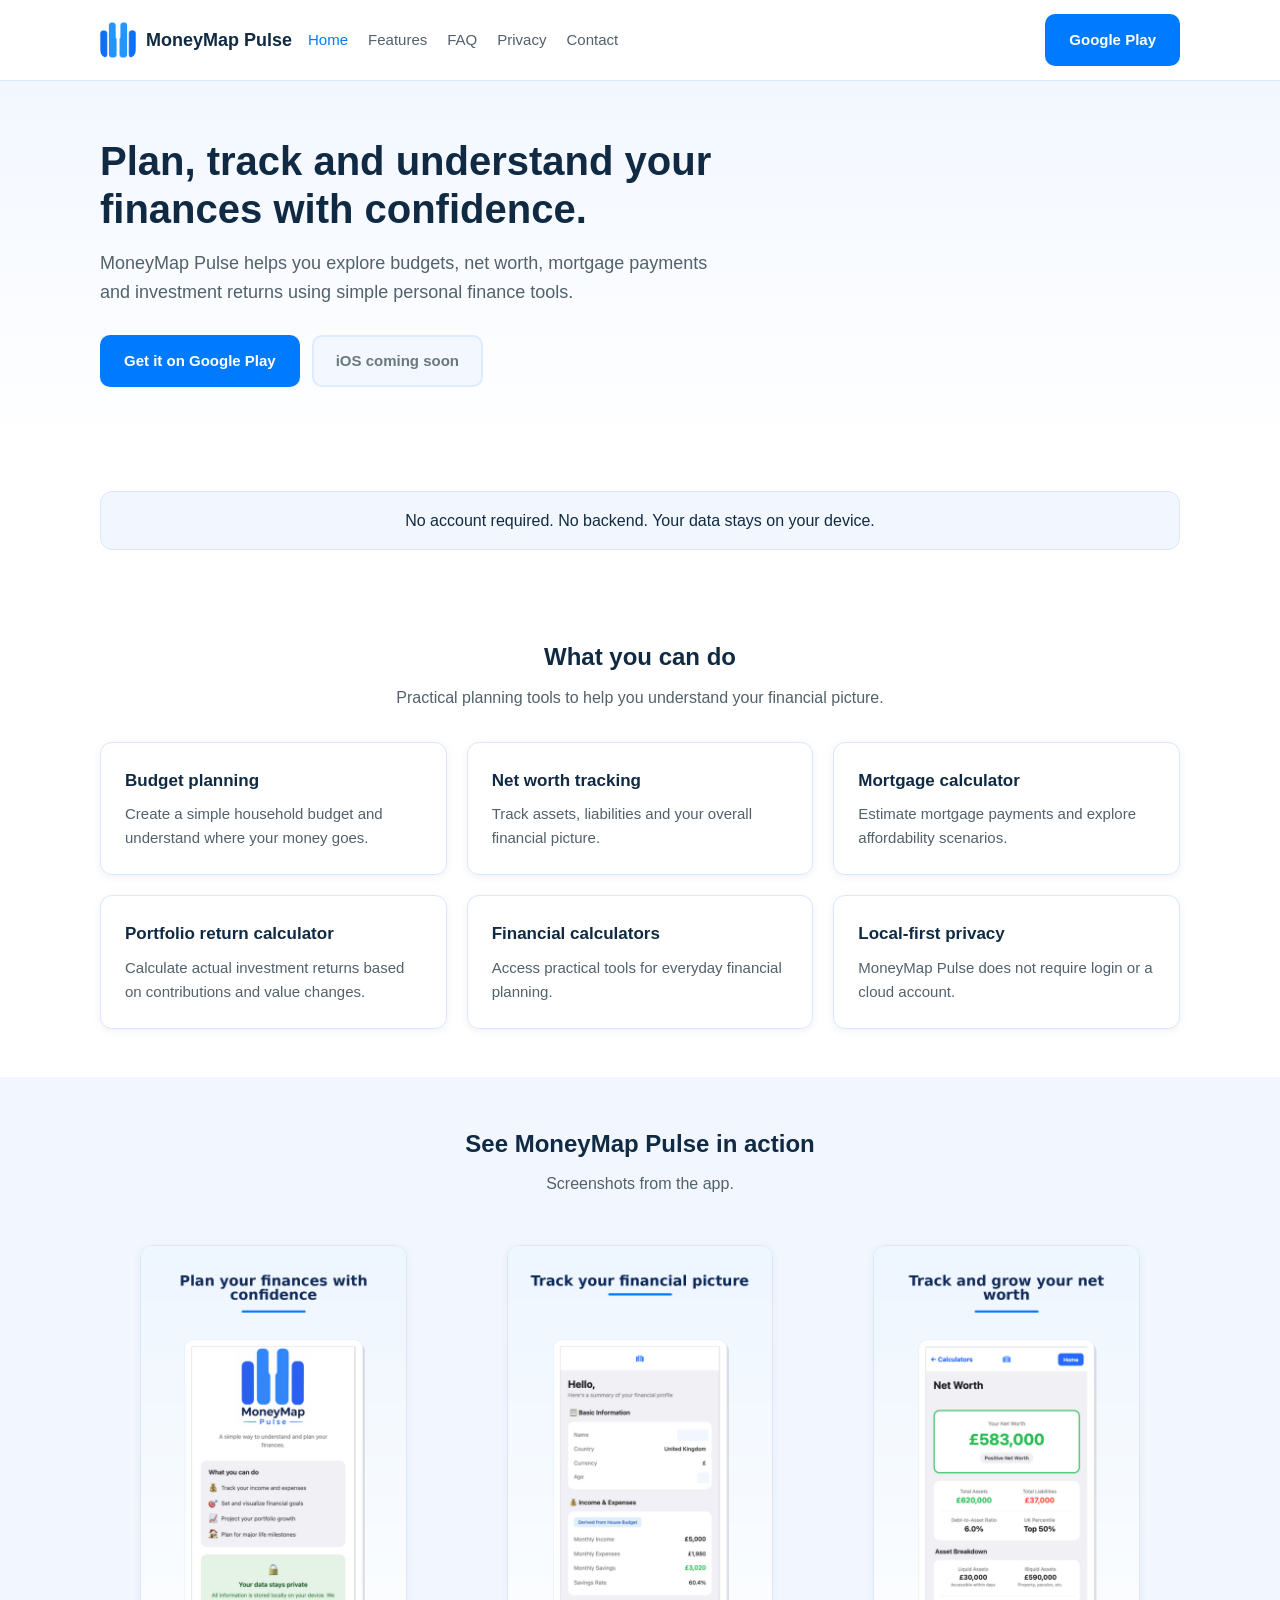
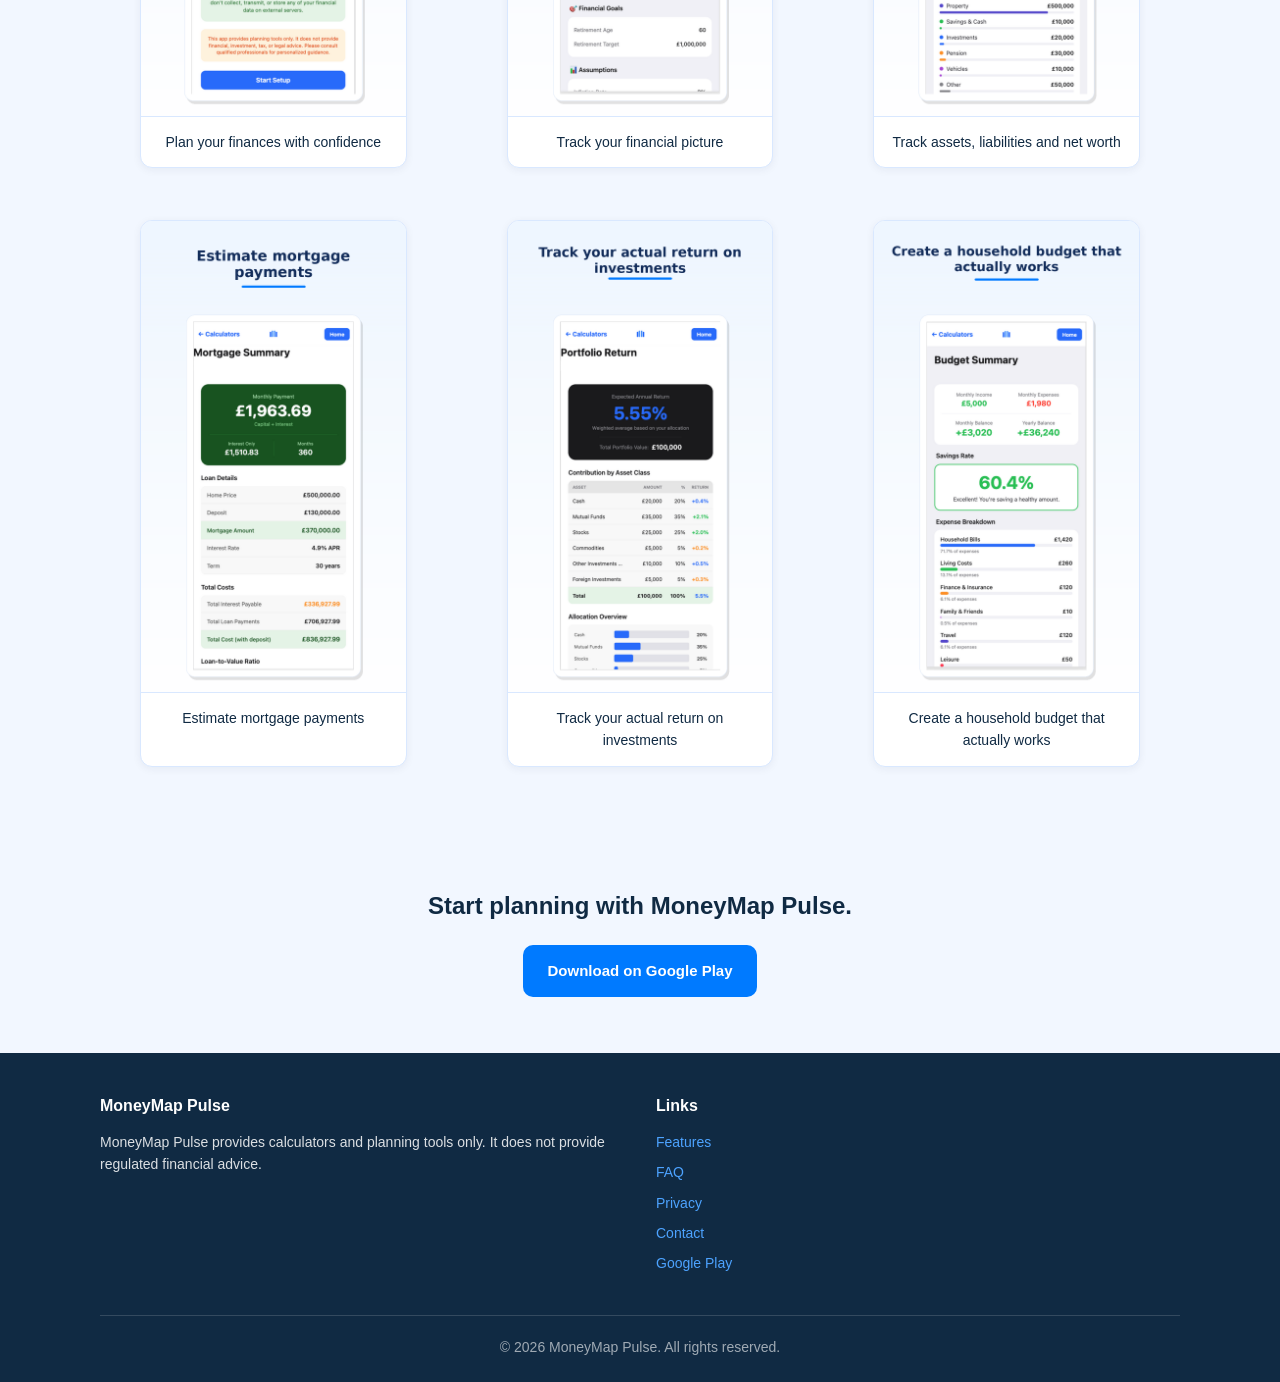
==== index.html @ 59621ee7 "Remove calculators screenshot from homepage grid. Keep the asset in the repo for future use while sh" ====
<!DOCTYPE html>
<html lang="en">
<head>
  <meta charset="utf-8">
  <meta name="viewport" content="width=device-width, initial-scale=1">
  <title>MoneyMap Pulse | Personal Finance Planner</title>
  <meta name="description" content="MoneyMap Pulse is a personal finance planner with budget, net worth, mortgage and investment return calculators.">
  <meta property="og:title" content="MoneyMap Pulse | Personal Finance Planner">
  <meta property="og:description" content="MoneyMap Pulse is a personal finance planner with budget, net worth, mortgage and investment return calculators.">
  <meta property="og:type" content="website">
  <meta property="og:url" content="https://moneymappulse.co.uk/">
  <link rel="canonical" href="https://moneymappulse.co.uk/">
  <link rel="stylesheet" href="css/styles.css">
  <link rel="icon" href="assets/logo/moneymap-pulse-icon.png" type="image/png">
</head>
<body>
  <div class="page-wrap">
    <a href="#main" class="skip-link">Skip to main content</a>

    <header class="site-header">
      <div class="container">
        <a href="index.html" class="brand" aria-label="MoneyMap Pulse home">
          <img src="assets/logo/moneymap-pulse-icon.png" alt="" width="36" height="36">
          <span>MoneyMap Pulse</span>
        </a>
        <nav class="nav" aria-label="Main navigation">
          <a href="index.html" aria-current="page">Home</a>
          <a href="features.html">Features</a>
          <a href="faq.html">FAQ</a>
          <a href="privacy.html">Privacy</a>
          <a href="contact.html">Contact</a>
        </nav>
        <div class="header-cta">
          <a href="https://play.google.com/store/apps/details?id=com.jimilpatel.jpfinancelab" class="button button-primary" rel="noopener noreferrer">Google Play</a>
        </div>
      </div>
    </header>

    <main id="main">
      <section class="hero">
        <div class="container">
          <div class="hero-content">
            <h1>Plan, track and understand your finances with confidence.</h1>
            <p class="lead">MoneyMap Pulse helps you explore budgets, net worth, mortgage payments and investment returns using simple personal finance tools.</p>
            <div class="hero-actions">
              <a href="https://play.google.com/store/apps/details?id=com.jimilpatel.jpfinancelab" class="button button-primary" rel="noopener noreferrer">Get it on Google Play</a>
              <span class="button button-disabled" aria-disabled="true">iOS coming soon</span>
            </div>
          </div>
        </div>
      </section>

      <div class="container">
        <div class="trust-banner">
          <p>No account required. No backend. Your data stays on your device.</p>
        </div>
      </div>

      <section class="section" aria-labelledby="features-heading">
        <div class="container">
          <h2 id="features-heading">What you can do</h2>
          <p class="section-intro">Practical planning tools to help you understand your financial picture.</p>
          <div class="feature-grid">
            <article class="feature-card">
              <h3>Budget planning</h3>
              <p>Create a simple household budget and understand where your money goes.</p>
            </article>
            <article class="feature-card">
              <h3>Net worth tracking</h3>
              <p>Track assets, liabilities and your overall financial picture.</p>
            </article>
            <article class="feature-card">
              <h3>Mortgage calculator</h3>
              <p>Estimate mortgage payments and explore affordability scenarios.</p>
            </article>
            <article class="feature-card">
              <h3>Portfolio return calculator</h3>
              <p>Calculate actual investment returns based on contributions and value changes.</p>
            </article>
            <article class="feature-card">
              <h3>Financial calculators</h3>
              <p>Access practical tools for everyday financial planning.</p>
            </article>
            <article class="feature-card">
              <h3>Local-first privacy</h3>
              <p>MoneyMap Pulse does not require login or a cloud account.</p>
            </article>
          </div>
        </div>
      </section>

      <section class="section section-alt" aria-labelledby="screenshots-heading">
        <div class="container">
          <h2 id="screenshots-heading">See MoneyMap Pulse in action</h2>
          <p class="section-intro">Screenshots from the app.</p>
          <div class="screenshot-grid">
            <figure class="screenshot-card">
              <img src="assets/screenshots/MoneyMapPulse_Screenshot_PlanFinances_1080x1920.png" alt="Plan your finances screen in MoneyMap Pulse" width="1080" height="1920" loading="lazy">
              <figcaption class="screenshot-caption">Plan your finances with confidence</figcaption>
            </figure>
            <figure class="screenshot-card">
              <img src="assets/screenshots/MoneyMapPulse_Screenshot_FinancialPicture_1080x1920.png" alt="Financial picture overview in MoneyMap Pulse" width="1080" height="1920" loading="lazy">
              <figcaption class="screenshot-caption">Track your financial picture</figcaption>
            </figure>
            <figure class="screenshot-card">
              <img src="assets/screenshots/MoneyMapPulse_Screenshot_NetWorth_1080x1920.png" alt="Net worth tracking screen in MoneyMap Pulse" width="1080" height="1920" loading="lazy">
              <figcaption class="screenshot-caption">Track assets, liabilities and net worth</figcaption>
            </figure>
            <figure class="screenshot-card">
              <img src="assets/screenshots/MoneyMapPulse_Screenshot_Mortgage_1080x1920.png" alt="Mortgage payment calculator in MoneyMap Pulse" width="1080" height="1920" loading="lazy">
              <figcaption class="screenshot-caption">Estimate mortgage payments</figcaption>
            </figure>
            <figure class="screenshot-card">
              <img src="assets/screenshots/MoneyMapPulse_Screenshot_PortfolioReturn_1080x1920.png" alt="Portfolio return calculator in MoneyMap Pulse" width="1080" height="1920" loading="lazy">
              <figcaption class="screenshot-caption">Track your actual return on investments</figcaption>
            </figure>
            <figure class="screenshot-card">
              <img src="assets/screenshots/MoneyMapPulse_Screenshot_Budget_1080x1920.png" alt="Household budget planner in MoneyMap Pulse" width="1080" height="1920" loading="lazy">
              <figcaption class="screenshot-caption">Create a household budget that actually works</figcaption>
            </figure>
          </div>
        </div>
      </section>

      <section class="cta-section" aria-labelledby="cta-heading">
        <div class="container">
          <h2 id="cta-heading">Start planning with MoneyMap Pulse.</h2>
          <a href="https://play.google.com/store/apps/details?id=com.jimilpatel.jpfinancelab" class="button button-primary" rel="noopener noreferrer">Download on Google Play</a>
        </div>
      </section>
    </main>

    <footer class="site-footer">
      <div class="container">
        <div class="footer-grid">
          <div>
            <h3>MoneyMap Pulse</h3>
            <p>MoneyMap Pulse provides calculators and planning tools only. It does not provide regulated financial advice.</p>
          </div>
          <div>
            <h3>Links</h3>
            <ul class="footer-links">
              <li><a href="features.html">Features</a></li>
              <li><a href="faq.html">FAQ</a></li>
              <li><a href="privacy.html">Privacy</a></li>
              <li><a href="contact.html">Contact</a></li>
              <li><a href="https://play.google.com/store/apps/details?id=com.jimilpatel.jpfinancelab" rel="noopener noreferrer">Google Play</a></li>
            </ul>
          </div>
        </div>
        <div class="footer-bottom">
          <p>&copy; <span id="current-year">2026</span> MoneyMap Pulse. All rights reserved.</p>
        </div>
      </div>
    </footer>
  </div>
  <script src="js/main.js"></script>
</body>
</html>
---- css/styles.css ----
/* MoneyMap Pulse — static marketing site */

:root {
  --primary: #007AFF;
  --primary-light: #4DA3FF;
  --bg-light: #F2F7FF;
  --white: #FFFFFF;
  --text-dark: #102A43;
  --text-secondary: #52616B;
  --border: #D9E8FF;
  --success: #1E9E5A;
  --max-width: 1120px;
  --radius: 12px;
  --shadow: 0 2px 8px rgba(16, 42, 67, 0.06);
}

*,
*::before,
*::after {
  box-sizing: border-box;
}

html {
  scroll-behavior: smooth;
}

body {
  margin: 0;
  font-family: -apple-system, BlinkMacSystemFont, "Segoe UI", Roboto, Arial, sans-serif;
  font-size: 16px;
  line-height: 1.6;
  color: var(--text-dark);
  background: var(--white);
}

img {
  max-width: 100%;
  height: auto;
  display: block;
}

a {
  color: var(--primary);
  text-decoration: none;
}

a:hover {
  text-decoration: underline;
}

a:focus-visible,
button:focus-visible {
  outline: 2px solid var(--primary);
  outline-offset: 2px;
}

.skip-link {
  position: absolute;
  left: -9999px;
  top: 0;
  padding: 8px 16px;
  background: var(--primary);
  color: var(--white);
  z-index: 1000;
}

.skip-link:focus {
  left: 16px;
  top: 16px;
}

.container {
  width: 100%;
  max-width: var(--max-width);
  margin: 0 auto;
  padding: 0 20px;
}

/* Header */
.site-header {
  background: var(--white);
  border-bottom: 1px solid var(--border);
  position: sticky;
  top: 0;
  z-index: 100;
}

.site-header .container {
  display: flex;
  flex-wrap: wrap;
  align-items: center;
  justify-content: space-between;
  gap: 16px;
  padding-top: 14px;
  padding-bottom: 14px;
}

.brand {
  display: flex;
  align-items: center;
  gap: 10px;
  font-weight: 700;
  font-size: 1.125rem;
  color: var(--text-dark);
  text-decoration: none;
}

.brand:hover {
  text-decoration: none;
  color: var(--primary);
}

.brand img {
  width: 36px;
  height: 36px;
  border-radius: 8px;
}

.nav {
  display: flex;
  flex-wrap: wrap;
  align-items: center;
  gap: 8px 20px;
}

.nav a {
  color: var(--text-secondary);
  font-size: 0.9375rem;
  font-weight: 500;
  padding: 6px 0;
}

.nav a:hover,
.nav a[aria-current="page"] {
  color: var(--primary);
  text-decoration: none;
}

.header-cta {
  margin-left: auto;
}

/* Buttons */
.button {
  display: inline-flex;
  align-items: center;
  justify-content: center;
  gap: 8px;
  padding: 12px 22px;
  border-radius: 10px;
  font-size: 0.9375rem;
  font-weight: 600;
  text-decoration: none;
  border: 2px solid transparent;
  cursor: pointer;
  transition: background 0.15s, border-color 0.15s, color 0.15s;
}

.button:hover {
  text-decoration: none;
}

.button-primary {
  background: var(--primary);
  color: var(--white);
}

.button-primary:hover {
  background: #0066d6;
  color: var(--white);
}

.button-secondary {
  background: var(--white);
  color: var(--text-secondary);
  border-color: var(--border);
}

.button-secondary:hover {
  border-color: var(--primary-light);
  color: var(--primary);
}

.button-disabled {
  background: var(--bg-light);
  color: var(--text-secondary);
  border-color: var(--border);
  cursor: default;
  opacity: 0.85;
}

.button-disabled:hover {
  text-decoration: none;
  color: var(--text-secondary);
}

/* Hero */
.hero {
  background: linear-gradient(180deg, var(--bg-light) 0%, var(--white) 100%);
  padding: 56px 0 64px;
}

.hero-content {
  max-width: 640px;
}

.hero h1 {
  font-size: clamp(1.75rem, 4vw, 2.5rem);
  line-height: 1.2;
  margin: 0 0 16px;
  color: var(--text-dark);
}

.hero .lead {
  font-size: 1.125rem;
  color: var(--text-secondary);
  margin: 0 0 28px;
}

.hero-actions {
  display: flex;
  flex-wrap: wrap;
  gap: 12px;
}

/* Trust banner */
.trust-banner {
  background: var(--bg-light);
  border: 1px solid var(--border);
  border-radius: var(--radius);
  padding: 16px 20px;
  text-align: center;
  margin: 40px 0;
}

.trust-banner p {
  margin: 0;
  font-weight: 500;
  color: var(--text-dark);
}

/* Sections */
.section {
  padding: 48px 0;
}

.section-alt {
  background: var(--bg-light);
}

.section h2 {
  font-size: 1.5rem;
  margin: 0 0 8px;
  text-align: center;
}

.section .section-intro {
  text-align: center;
  color: var(--text-secondary);
  max-width: 560px;
  margin: 0 auto 32px;
}

/* Feature grid */
.feature-grid {
  display: grid;
  grid-template-columns: repeat(auto-fill, minmax(280px, 1fr));
  gap: 20px;
}

.feature-card {
  background: var(--white);
  border: 1px solid var(--border);
  border-radius: var(--radius);
  padding: 24px;
  box-shadow: var(--shadow);
}

.feature-card h3 {
  margin: 0 0 8px;
  font-size: 1.0625rem;
  color: var(--text-dark);
}

.feature-card p {
  margin: 0;
  font-size: 0.9375rem;
  color: var(--text-secondary);
}

/* Screenshot grid */
.screenshot-grid {
  display: grid;
  grid-template-columns: repeat(auto-fill, minmax(260px, 1fr));
  gap: 20px;
}

.screenshot-card {
  background: var(--white);
  border: 1px solid var(--border);
  border-radius: var(--radius);
  overflow: hidden;
  box-shadow: var(--shadow);
}

.screenshot-card .screenshot-placeholder {
  aspect-ratio: 9 / 16;
  max-height: 320px;
  background: linear-gradient(145deg, var(--bg-light) 0%, var(--border) 100%);
  display: flex;
  align-items: center;
  justify-content: center;
  padding: 20px;
}

.screenshot-card img {
  width: 100%;
  aspect-ratio: 9 / 16;
  object-fit: cover;
  background: var(--bg-light);
}

.screenshot-card .screenshot-caption {
  padding: 14px 16px;
  font-size: 0.875rem;
  font-weight: 500;
  color: var(--text-dark);
  text-align: center;
  margin: 0;
  border-top: 1px solid var(--border);
}

/* Page header (inner pages) */
.page-header {
  background: var(--bg-light);
  padding: 40px 0 36px;
  border-bottom: 1px solid var(--border);
}

.page-header h1 {
  margin: 0 0 8px;
  font-size: clamp(1.5rem, 3vw, 2rem);
}

.page-header .lead {
  margin: 0;
  color: var(--text-secondary);
  font-size: 1.0625rem;
  max-width: 640px;
}

/* Content sections */
.content-section {
  padding: 32px 0;
  border-bottom: 1px solid var(--border);
}

.content-section:last-child {
  border-bottom: none;
}

.content-section h2 {
  font-size: 1.25rem;
  margin: 0 0 12px;
  color: var(--text-dark);
}

.content-section p {
  margin: 0 0 12px;
  color: var(--text-secondary);
}

.content-section p:last-child {
  margin-bottom: 0;
}

.content-section ul {
  margin: 0;
  padding-left: 1.25rem;
  color: var(--text-secondary);
}

/* Callout */
.callout {
  background: var(--bg-light);
  border: 1px solid var(--border);
  border-left: 4px solid var(--primary);
  border-radius: var(--radius);
  padding: 20px 24px;
  margin: 32px 0;
}

.callout p {
  margin: 0;
  color: var(--text-dark);
  font-size: 0.9375rem;
}

/* FAQ */
.faq-list {
  max-width: 720px;
  margin: 0 auto;
}

.faq-item {
  border: 1px solid var(--border);
  border-radius: var(--radius);
  margin-bottom: 12px;
  overflow: hidden;
  background: var(--white);
}

.faq-item summary {
  padding: 16px 20px;
  font-weight: 600;
  cursor: pointer;
  color: var(--text-dark);
  list-style: none;
}

.faq-item summary::-webkit-details-marker {
  display: none;
}

.faq-item summary::after {
  content: "+";
  float: right;
  color: var(--primary);
  font-weight: 700;
}

.faq-item[open] summary::after {
  content: "−";
}

.faq-item .faq-answer {
  padding: 0 20px 16px;
  color: var(--text-secondary);
  font-size: 0.9375rem;
}

/* CTA block */
.cta-section {
  text-align: center;
  padding: 56px 0;
  background: var(--bg-light);
}

.cta-section h2 {
  margin: 0 0 20px;
  font-size: 1.5rem;
}

/* Contact */
.contact-email {
  font-size: 1.125rem;
  font-weight: 600;
}

.contact-list {
  list-style: none;
  padding: 0;
  margin: 24px 0;
}

.contact-list li {
  margin-bottom: 12px;
  color: var(--text-secondary);
}

/* Footer */
.site-footer {
  background: var(--text-dark);
  color: rgba(255, 255, 255, 0.85);
  padding: 40px 0 24px;
  margin-top: auto;
}

.site-footer a {
  color: var(--primary-light);
}

.site-footer a:hover {
  color: var(--white);
}

.footer-grid {
  display: grid;
  grid-template-columns: repeat(auto-fit, minmax(200px, 1fr));
  gap: 32px;
  margin-bottom: 32px;
}

.site-footer h3 {
  font-size: 1rem;
  margin: 0 0 12px;
  color: var(--white);
}

.site-footer p,
.site-footer li {
  font-size: 0.875rem;
  line-height: 1.6;
  margin: 0 0 8px;
}

.footer-links {
  list-style: none;
  padding: 0;
  margin: 0;
}

.footer-links li {
  margin-bottom: 8px;
}

.footer-bottom {
  border-top: 1px solid rgba(255, 255, 255, 0.15);
  padding-top: 20px;
  font-size: 0.8125rem;
  color: rgba(255, 255, 255, 0.6);
  text-align: center;
}

.footer-bottom p {
  margin: 0;
}

/* Layout wrapper */
.page-wrap {
  min-height: 100vh;
  display: flex;
  flex-direction: column;
}

main {
  flex: 1;
}

/* Mobile nav */
@media (max-width: 768px) {
  .site-header .container {
    flex-direction: column;
    align-items: stretch;
  }

  .nav {
    flex-direction: column;
    align-items: stretch;
    width: 100%;
  }

  .nav a {
    padding: 10px 0;
    border-bottom: 1px solid var(--border);
  }

  .header-cta {
    margin-left: 0;
    width: 100%;
  }

  .header-cta .button {
    width: 100%;
  }

  .hero {
    padding: 40px 0 48px;
  }

  .hero-actions {
    flex-direction: column;
  }

  .hero-actions .button {
    width: 100%;
  }
}
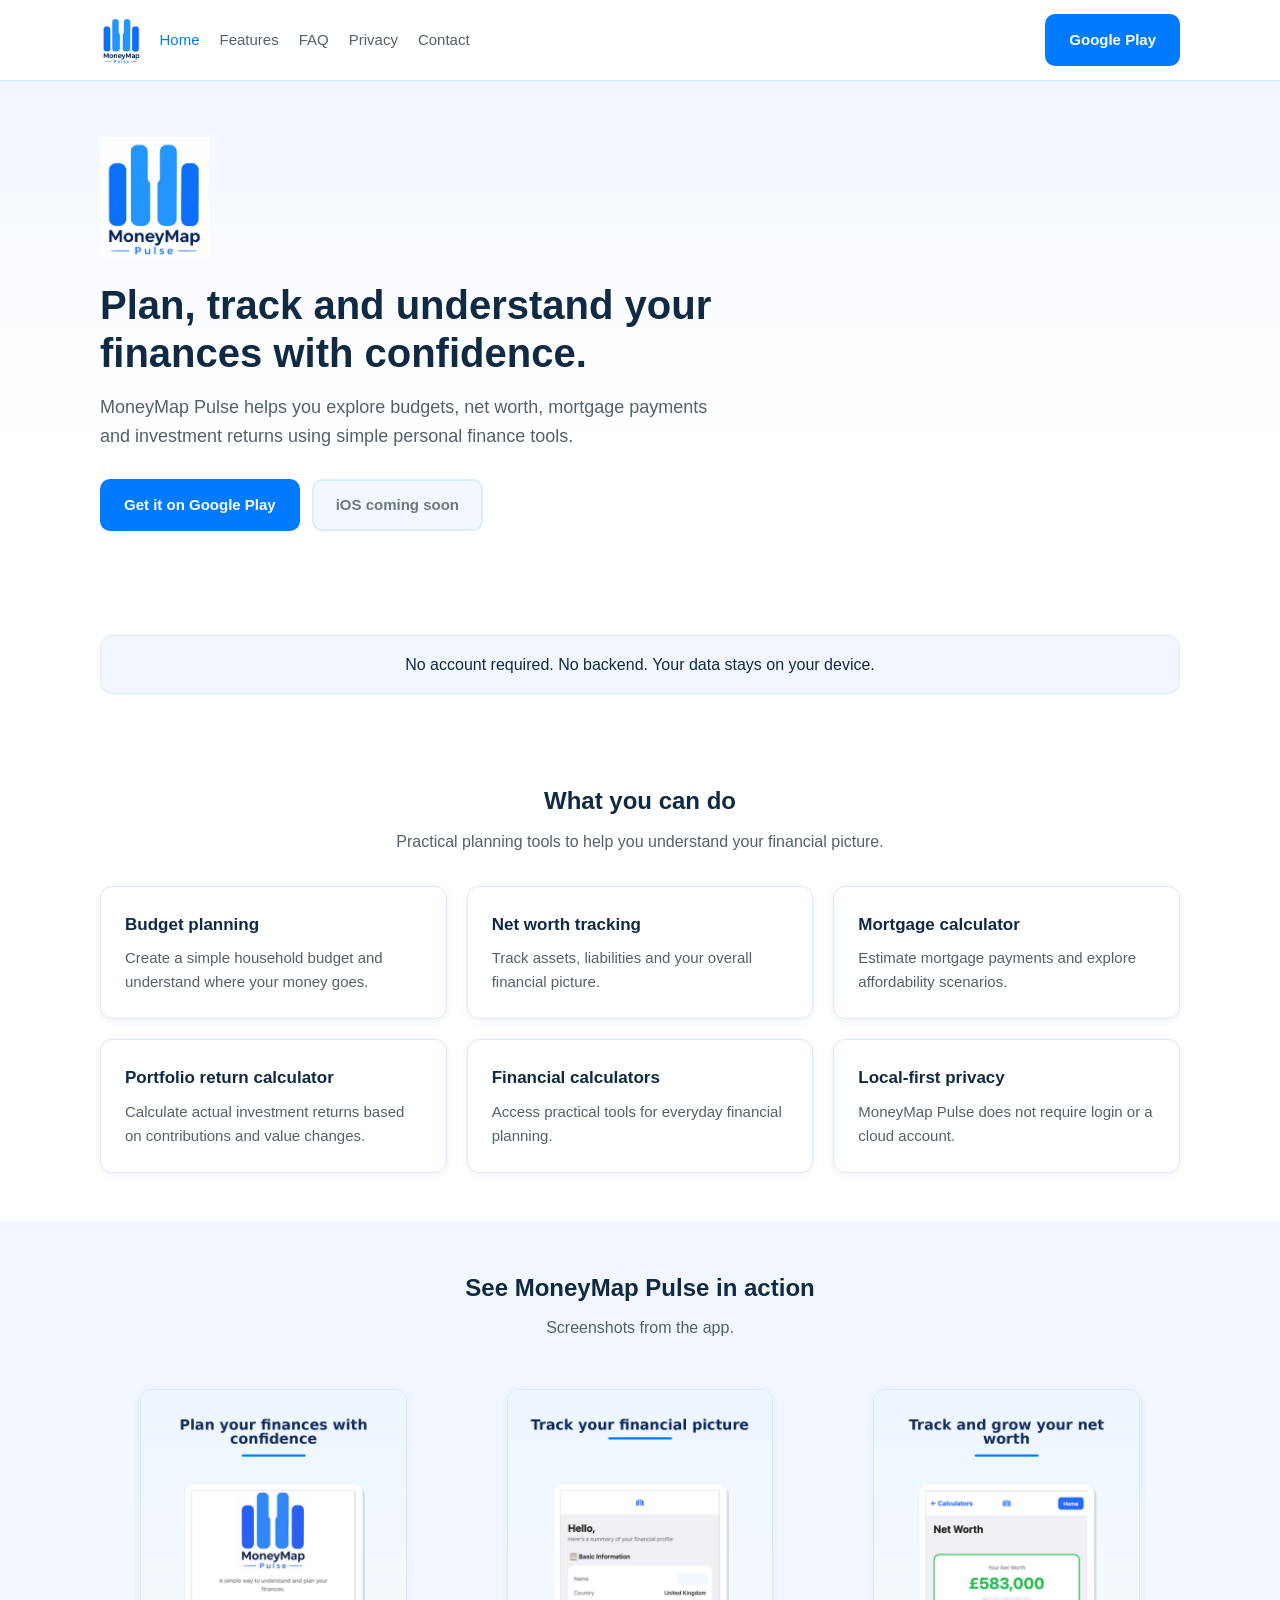
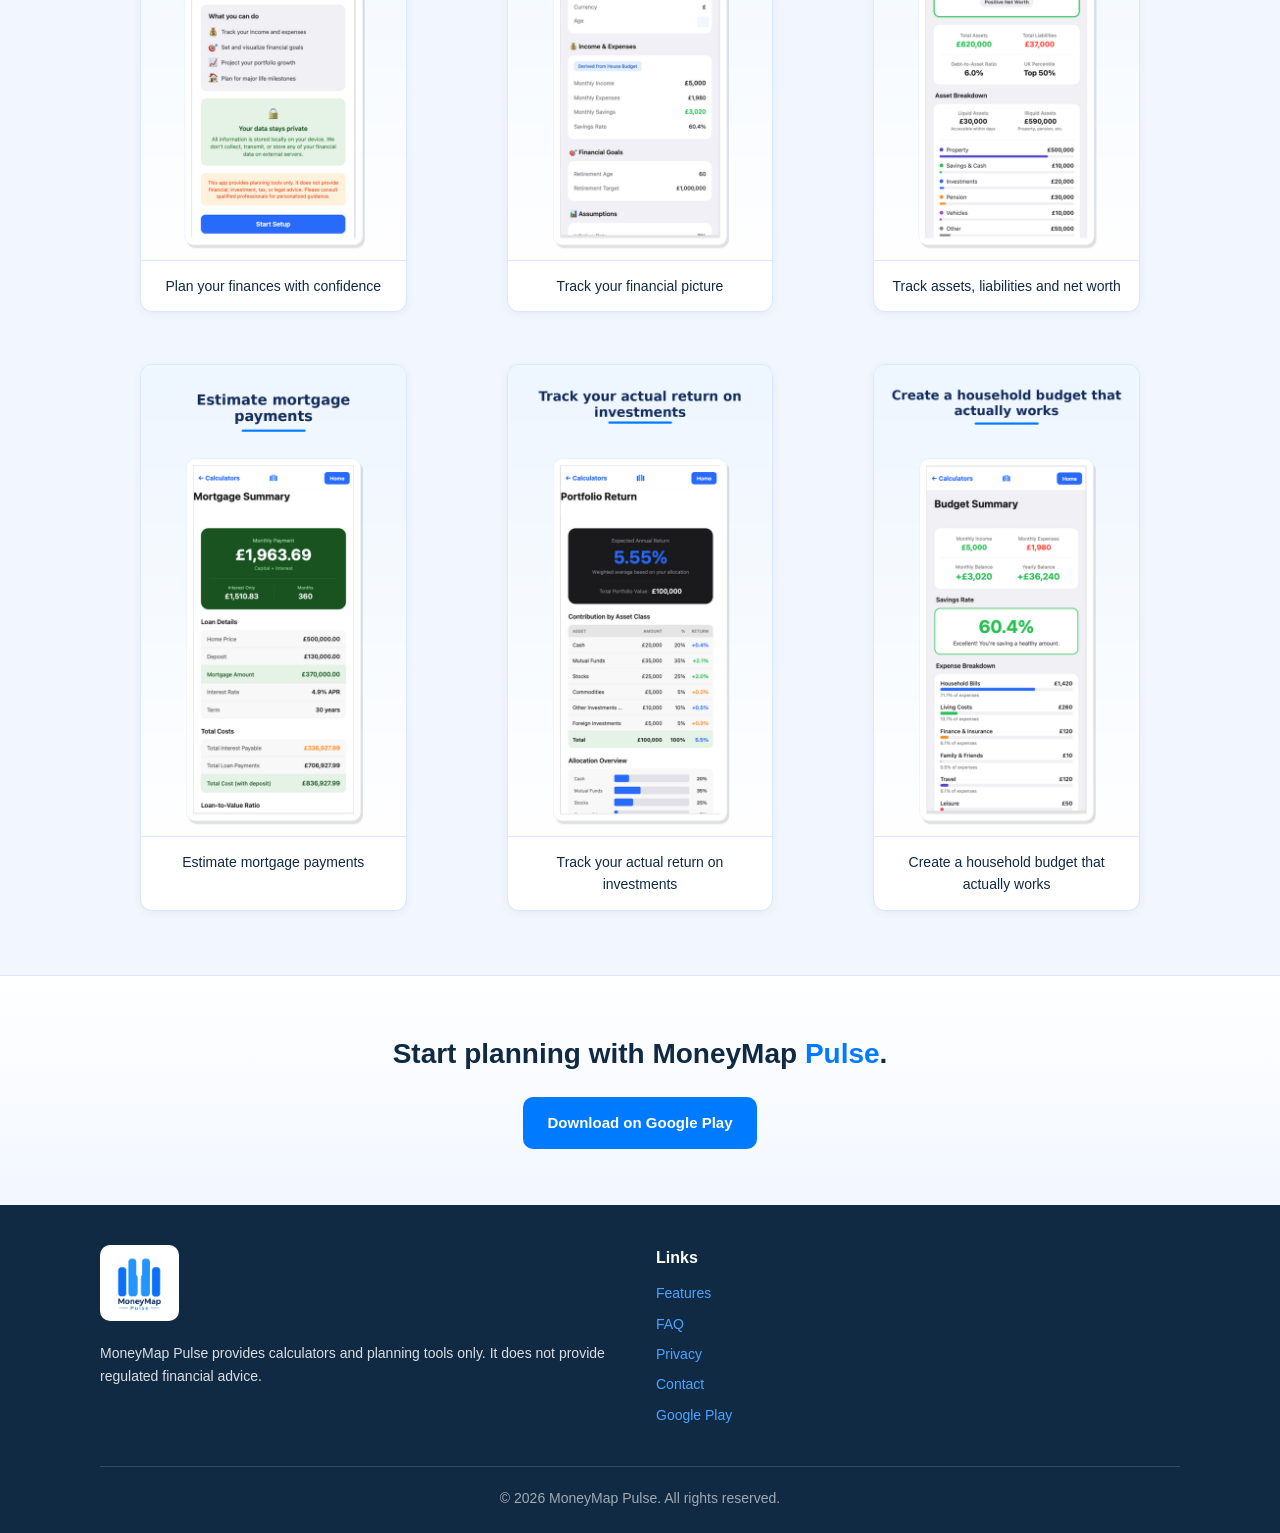
==== commit f1940cd4: "Apply MoneyMap Pulse logo and brand styling across the site. Use the full logo in the header and foo" ====
--- a/index.html
+++ b/index.html
@@ -12,6 +12,7 @@
   <link rel="canonical" href="https://moneymappulse.co.uk/">
   <link rel="stylesheet" href="css/styles.css">
   <link rel="icon" href="assets/logo/moneymap-pulse-icon.png" type="image/png">
+  <link rel="apple-touch-icon" href="assets/logo/moneymap-pulse-icon.png">
 </head>
 <body>
   <div class="page-wrap">
@@ -20,8 +21,7 @@
     <header class="site-header">
       <div class="container">
         <a href="index.html" class="brand" aria-label="MoneyMap Pulse home">
-          <img src="assets/logo/moneymap-pulse-icon.png" alt="" width="36" height="36">
-          <span>MoneyMap Pulse</span>
+          <img src="assets/logo/moneymap-pulse-logo.png" alt="MoneyMap Pulse" class="brand-logo" width="120" height="48">
         </a>
         <nav class="nav" aria-label="Main navigation">
           <a href="index.html" aria-current="page">Home</a>
@@ -40,6 +40,9 @@
       <section class="hero">
         <div class="container">
           <div class="hero-content">
+            <div class="hero-brand">
+              <img src="assets/logo/moneymap-pulse-logo.png" alt="" class="hero-brand-logo" width="200" height="80">
+            </div>
             <h1>Plan, track and understand your finances with confidence.</h1>
             <p class="lead">MoneyMap Pulse helps you explore budgets, net worth, mortgage payments and investment returns using simple personal finance tools.</p>
             <div class="hero-actions">
@@ -124,7 +127,7 @@
 
       <section class="cta-section" aria-labelledby="cta-heading">
         <div class="container">
-          <h2 id="cta-heading">Start planning with MoneyMap Pulse.</h2>
+          <h2 id="cta-heading">Start planning with <span class="brand-mark"><span class="brand-mark__name">MoneyMap</span> <span class="brand-mark__pulse">Pulse</span></span>.</h2>
           <a href="https://play.google.com/store/apps/details?id=com.jimilpatel.jpfinancelab" class="button button-primary" rel="noopener noreferrer">Download on Google Play</a>
         </div>
       </section>
@@ -134,7 +137,9 @@
       <div class="container">
         <div class="footer-grid">
           <div>
-            <h3>MoneyMap Pulse</h3>
+            <div class="footer-brand-logo-wrap">
+              <img src="assets/logo/moneymap-pulse-logo.png" alt="MoneyMap Pulse" class="footer-brand-logo" width="140" height="56">
+            </div>
             <p>MoneyMap Pulse provides calculators and planning tools only. It does not provide regulated financial advice.</p>
           </div>
           <div>
--- a/css/styles.css
+++ b/css/styles.css
@@ -3,6 +3,7 @@
 :root {
   --primary: #007AFF;
   --primary-light: #4DA3FF;
+  --brand-navy: #102A43;
   --bg-light: #F2F7FF;
   --white: #FFFFFF;
   --text-dark: #102A43;
@@ -98,22 +99,40 @@
 .brand {
   display: flex;
   align-items: center;
-  gap: 10px;
-  font-weight: 700;
-  font-size: 1.125rem;
-  color: var(--text-dark);
   text-decoration: none;
+  flex-shrink: 0;
 }
 
 .brand:hover {
   text-decoration: none;
+  opacity: 0.92;
+}
+
+.brand-logo {
+  height: 48px;
+  width: auto;
+  display: block;
+}
+
+.brand-mark {
+  font-weight: 700;
+  white-space: nowrap;
+}
+
+.brand-mark__name {
+  color: var(--brand-navy);
+}
+
+.brand-mark__pulse {
   color: var(--primary);
 }
 
-.brand img {
-  width: 36px;
-  height: 36px;
-  border-radius: 8px;
+.brand-mark--light .brand-mark__name {
+  color: var(--white);
+}
+
+.brand-mark--light .brand-mark__pulse {
+  color: var(--primary-light);
 }
 
 .nav {
@@ -196,8 +215,17 @@
 
 /* Hero */
 .hero {
-  background: linear-gradient(180deg, var(--bg-light) 0%, var(--white) 100%);
+  background: linear-gradient(180deg, var(--bg-light) 0%, var(--white) 72%);
   padding: 56px 0 64px;
+}
+
+.hero-brand {
+  margin-bottom: 24px;
+}
+
+.hero-brand-logo {
+  height: clamp(80px, 14vw, 120px);
+  width: auto;
 }
 
 .hero-content {
@@ -443,12 +471,14 @@
 .cta-section {
   text-align: center;
   padding: 56px 0;
-  background: var(--bg-light);
+  background: linear-gradient(180deg, var(--white) 0%, var(--bg-light) 100%);
+  border-top: 1px solid var(--border);
 }
 
 .cta-section h2 {
   margin: 0 0 20px;
-  font-size: 1.5rem;
+  font-size: clamp(1.35rem, 3vw, 1.75rem);
+  color: var(--brand-navy);
 }
 
 /* Contact */
@@ -497,6 +527,20 @@
   color: var(--white);
 }
 
+.footer-brand-logo-wrap {
+  display: inline-block;
+  background: var(--white);
+  border-radius: 10px;
+  padding: 10px 14px;
+  margin-bottom: 14px;
+}
+
+.footer-brand-logo {
+  height: 56px;
+  width: auto;
+  display: block;
+}
+
 .site-footer p,
 .site-footer li {
   font-size: 0.875rem;
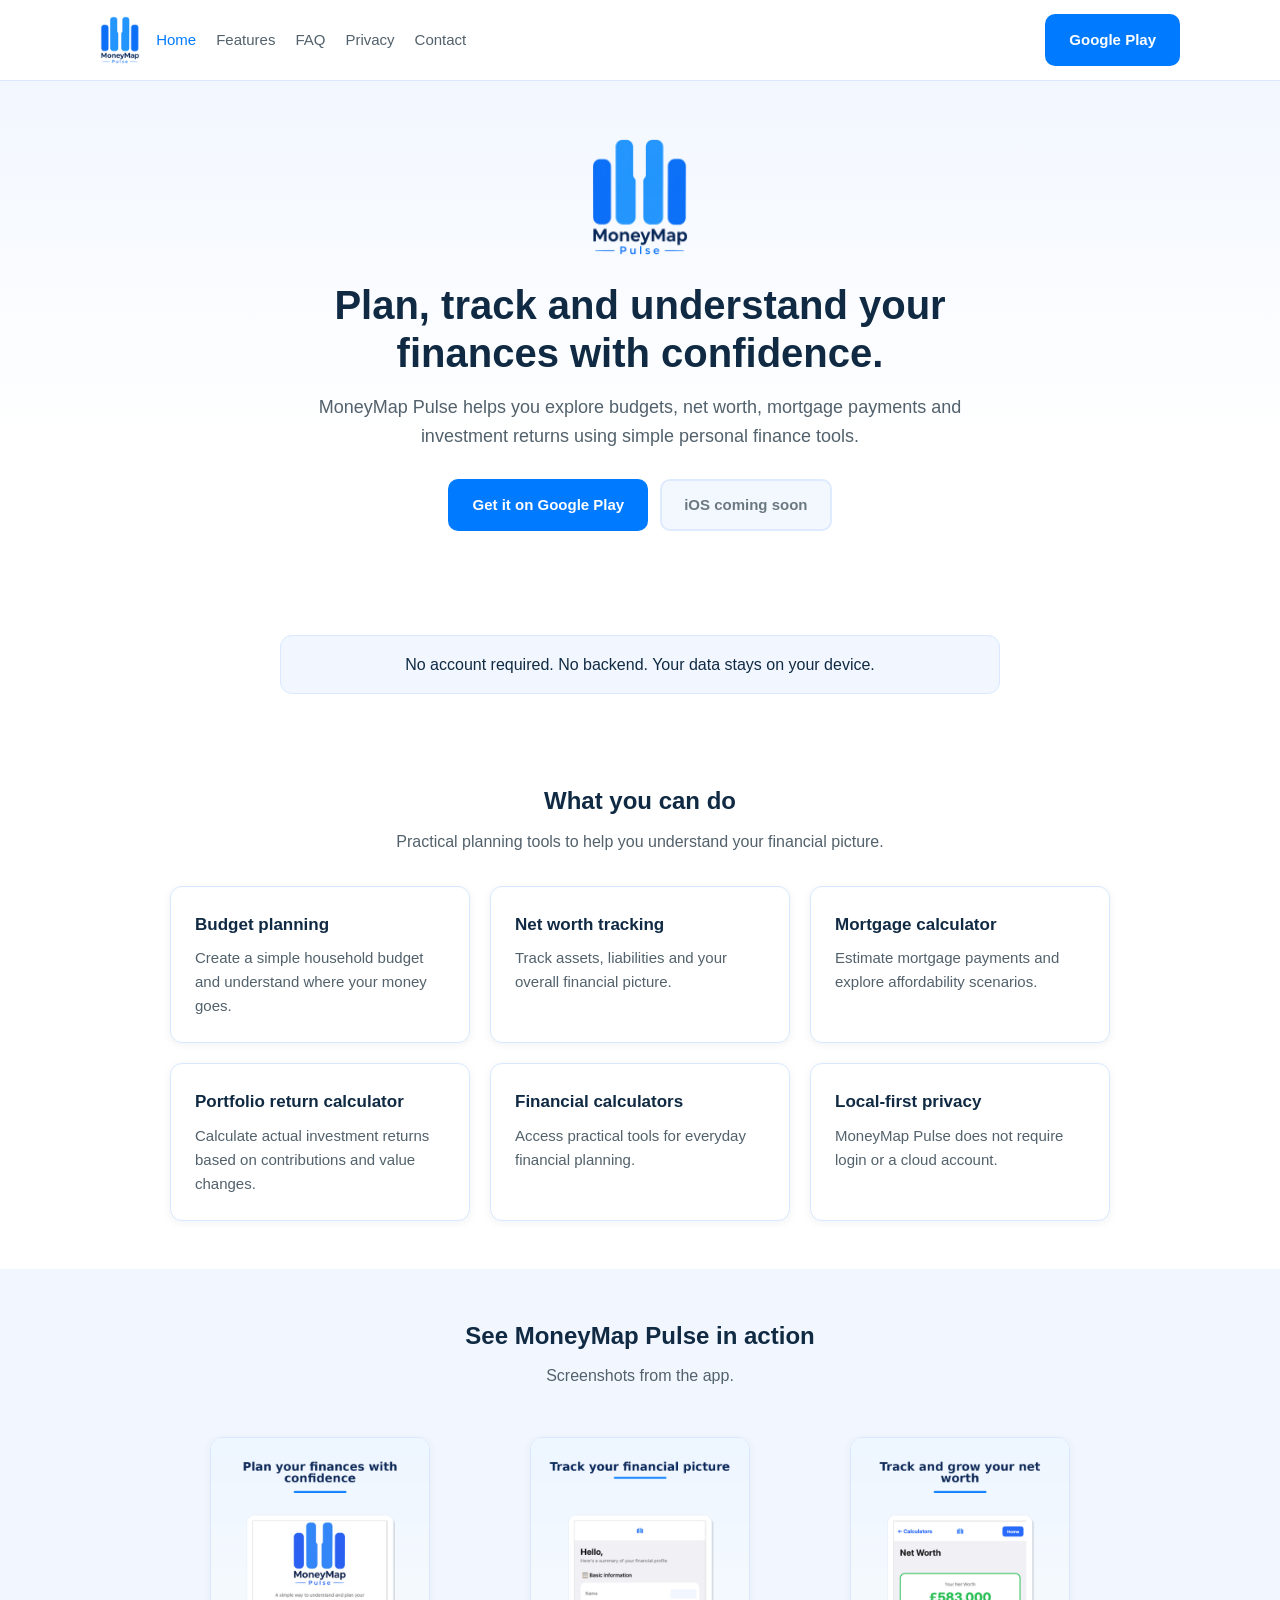
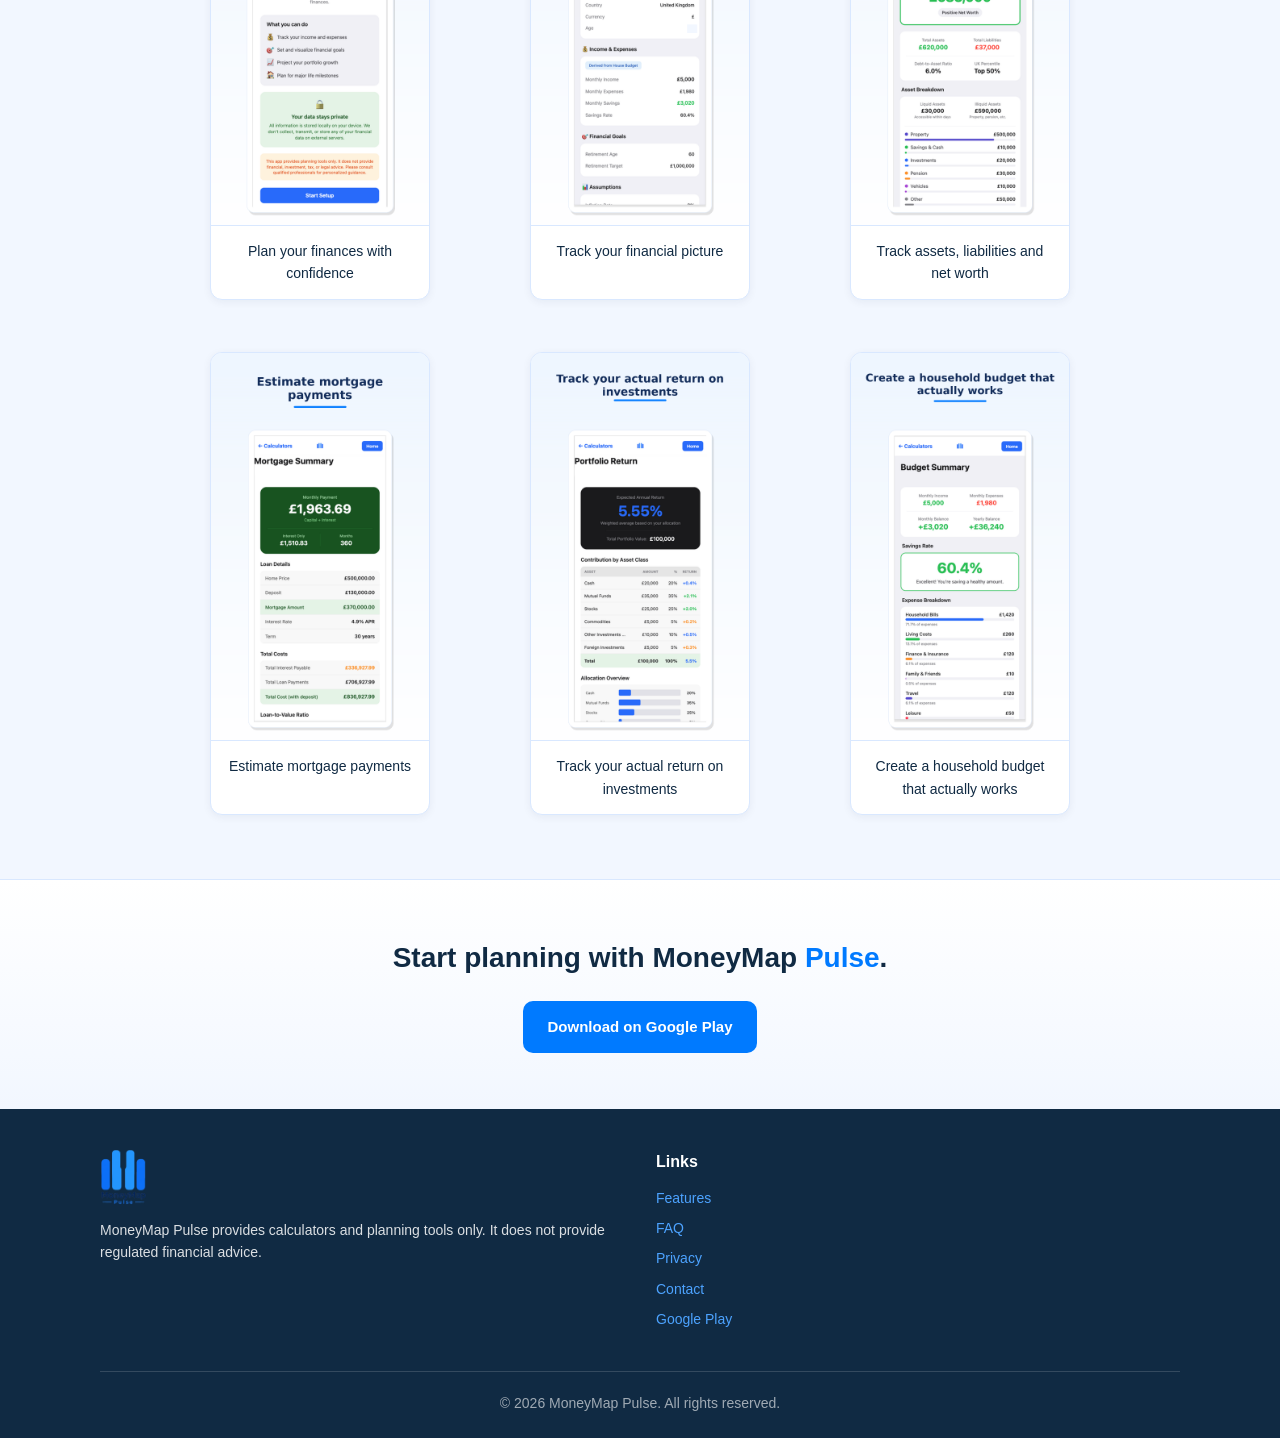
==== commit 2897cc4d: "Switch to transparent trimmed logo and center the homepage. Use the trimmed logo asset site-wide and" ====
--- a/index.html
+++ b/index.html
@@ -14,14 +14,14 @@
   <link rel="icon" href="assets/logo/moneymap-pulse-icon.png" type="image/png">
   <link rel="apple-touch-icon" href="assets/logo/moneymap-pulse-icon.png">
 </head>
-<body>
+<body class="home-page">
   <div class="page-wrap">
     <a href="#main" class="skip-link">Skip to main content</a>
 
     <header class="site-header">
       <div class="container">
         <a href="index.html" class="brand" aria-label="MoneyMap Pulse home">
-          <img src="assets/logo/moneymap-pulse-logo.png" alt="MoneyMap Pulse" class="brand-logo" width="120" height="48">
+          <img src="assets/logo/moneymap-pulse-logo-transparent-trimmed.png" alt="MoneyMap Pulse" class="brand-logo" width="120" height="48">
         </a>
         <nav class="nav" aria-label="Main navigation">
           <a href="index.html" aria-current="page">Home</a>
@@ -41,7 +41,7 @@
         <div class="container">
           <div class="hero-content">
             <div class="hero-brand">
-              <img src="assets/logo/moneymap-pulse-logo.png" alt="" class="hero-brand-logo" width="200" height="80">
+              <img src="assets/logo/moneymap-pulse-logo-transparent-trimmed.png" alt="" class="hero-brand-logo" width="200" height="80">
             </div>
             <h1>Plan, track and understand your finances with confidence.</h1>
             <p class="lead">MoneyMap Pulse helps you explore budgets, net worth, mortgage payments and investment returns using simple personal finance tools.</p>
@@ -137,8 +137,8 @@
       <div class="container">
         <div class="footer-grid">
           <div>
-            <div class="footer-brand-logo-wrap">
-              <img src="assets/logo/moneymap-pulse-logo.png" alt="MoneyMap Pulse" class="footer-brand-logo" width="140" height="56">
+            <div class="footer-brand">
+              <img src="assets/logo/moneymap-pulse-logo-transparent-trimmed.png" alt="MoneyMap Pulse" class="footer-brand-logo" width="140" height="56">
             </div>
             <p>MoneyMap Pulse provides calculators and planning tools only. It does not provide regulated financial advice.</p>
           </div>
--- a/css/styles.css
+++ b/css/styles.css
@@ -232,6 +232,42 @@
   max-width: 640px;
 }
 
+.home-page .hero .container {
+  display: flex;
+  justify-content: center;
+}
+
+.home-page .hero-content {
+  max-width: 720px;
+  margin: 0 auto;
+  text-align: center;
+}
+
+.home-page .hero-brand {
+  display: flex;
+  justify-content: center;
+}
+
+.home-page .hero-brand-logo {
+  margin: 0 auto;
+}
+
+.home-page .hero-actions {
+  justify-content: center;
+}
+
+.home-page .trust-banner {
+  max-width: 720px;
+  margin-left: auto;
+  margin-right: auto;
+}
+
+.home-page .feature-grid,
+.home-page .screenshot-grid {
+  grid-template-columns: repeat(auto-fit, minmax(260px, 300px));
+  justify-content: center;
+}
+
 .hero h1 {
   font-size: clamp(1.75rem, 4vw, 2.5rem);
   line-height: 1.2;
@@ -527,6 +563,10 @@
   color: var(--white);
 }
 
+.footer-brand {
+  margin-bottom: 14px;
+}
+
 .footer-brand-logo-wrap {
   display: inline-block;
   background: var(--white);
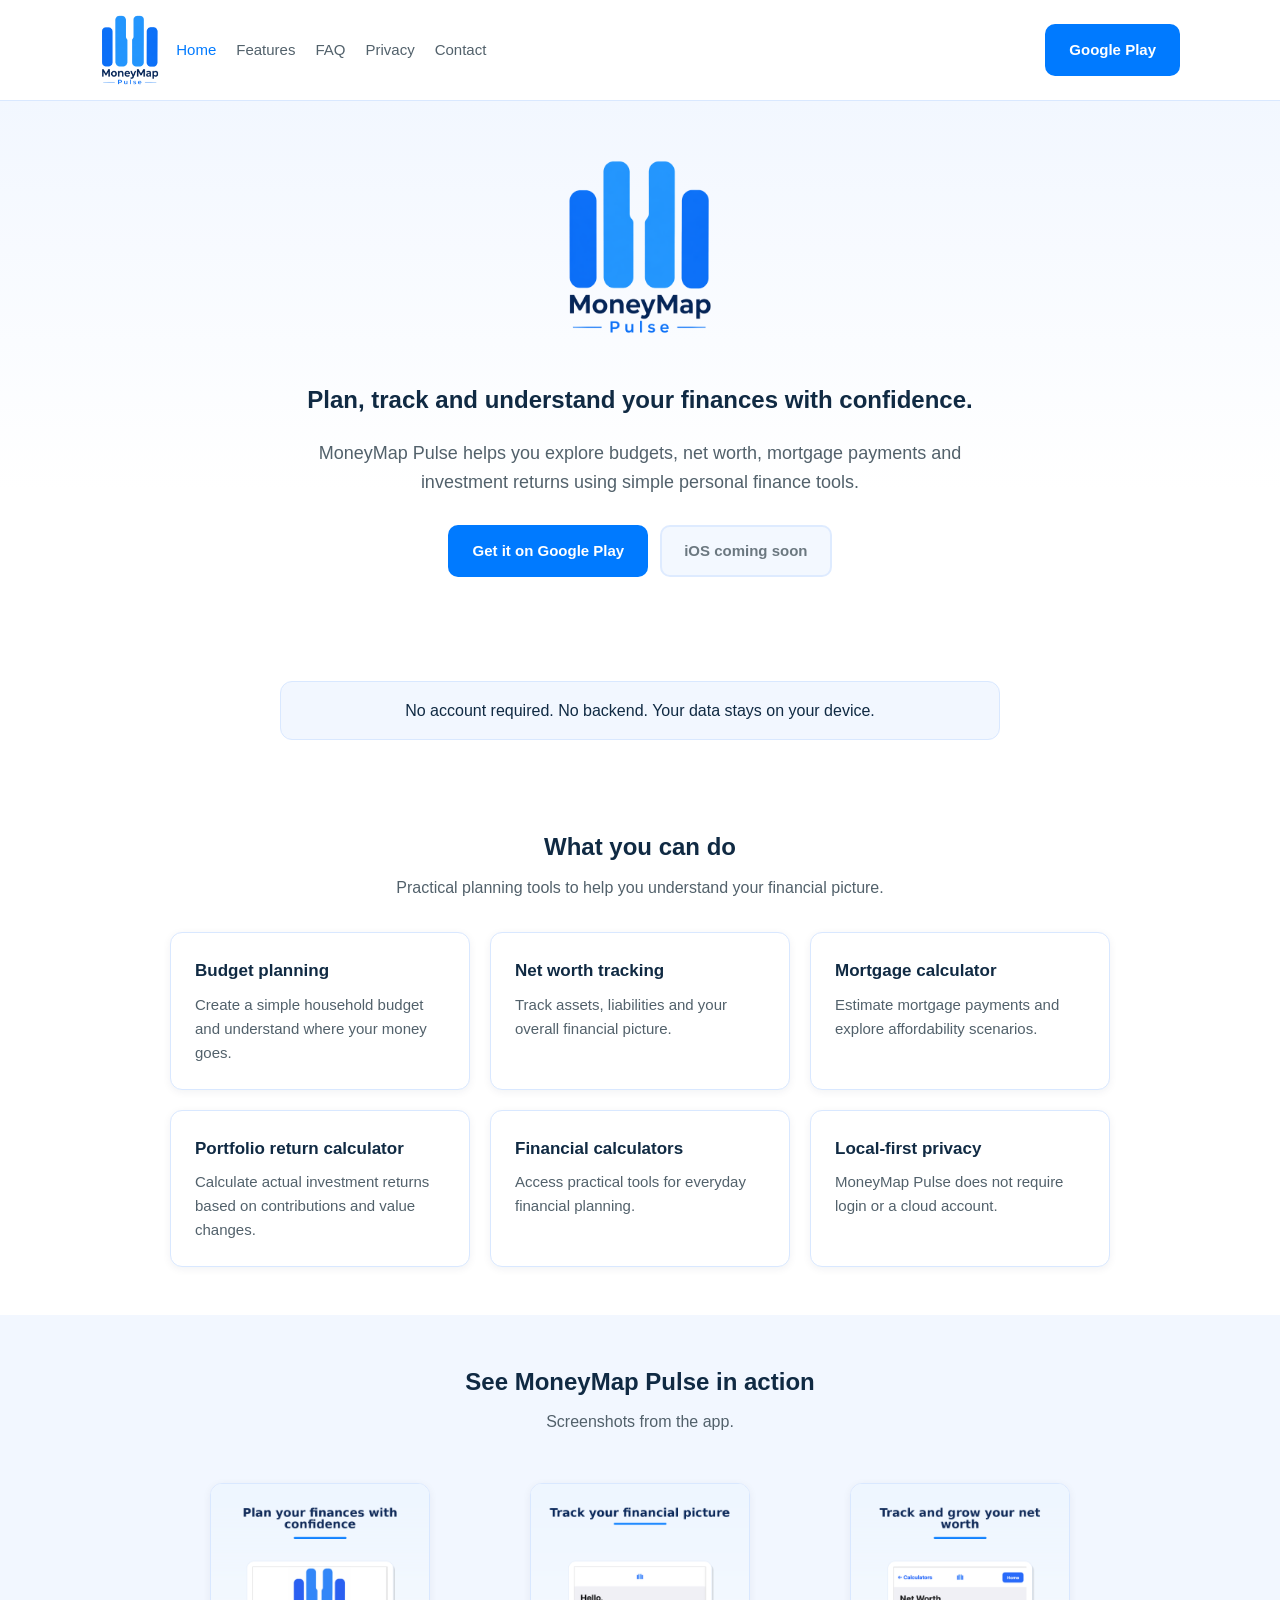
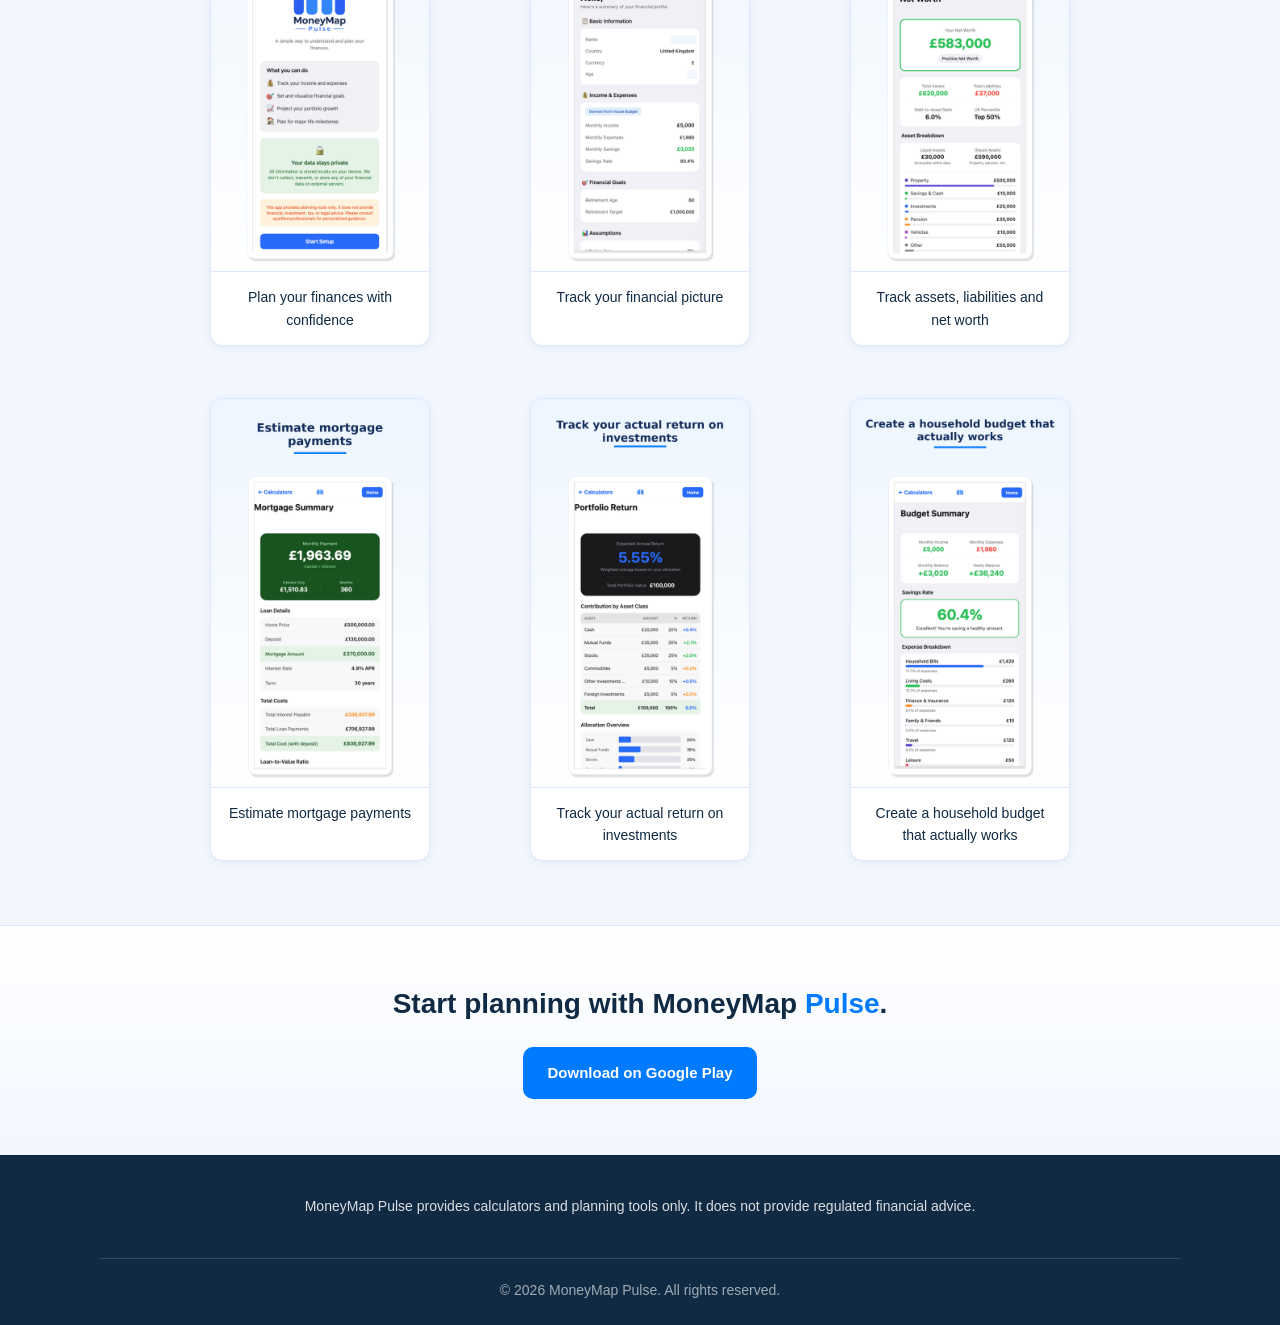
==== commit 115e09a0: "Polish homepage layout and simplify the footer. Center the hero and disclaimer, enlarge the homepage" ====
--- a/index.html
+++ b/index.html
@@ -41,9 +41,9 @@
         <div class="container">
           <div class="hero-content">
             <div class="hero-brand">
-              <img src="assets/logo/moneymap-pulse-logo-transparent-trimmed.png" alt="" class="hero-brand-logo" width="200" height="80">
+              <img src="assets/logo/moneymap-pulse-logo-transparent-trimmed.png" alt="" class="hero-brand-logo" width="300" height="120">
             </div>
-            <h1>Plan, track and understand your finances with confidence.</h1>
+            <h2>Plan, track and understand your finances with confidence.</h2>
             <p class="lead">MoneyMap Pulse helps you explore budgets, net worth, mortgage payments and investment returns using simple personal finance tools.</p>
             <div class="hero-actions">
               <a href="https://play.google.com/store/apps/details?id=com.jimilpatel.jpfinancelab" class="button button-primary" rel="noopener noreferrer">Get it on Google Play</a>
@@ -137,20 +137,7 @@
       <div class="container">
         <div class="footer-grid">
           <div>
-            <div class="footer-brand">
-              <img src="assets/logo/moneymap-pulse-logo-transparent-trimmed.png" alt="MoneyMap Pulse" class="footer-brand-logo" width="140" height="56">
-            </div>
             <p>MoneyMap Pulse provides calculators and planning tools only. It does not provide regulated financial advice.</p>
-          </div>
-          <div>
-            <h3>Links</h3>
-            <ul class="footer-links">
-              <li><a href="features.html">Features</a></li>
-              <li><a href="faq.html">FAQ</a></li>
-              <li><a href="privacy.html">Privacy</a></li>
-              <li><a href="contact.html">Contact</a></li>
-              <li><a href="https://play.google.com/store/apps/details?id=com.jimilpatel.jpfinancelab" rel="noopener noreferrer">Google Play</a></li>
-            </ul>
           </div>
         </div>
         <div class="footer-bottom">
--- a/css/styles.css
+++ b/css/styles.css
@@ -223,6 +223,10 @@
   margin-bottom: 24px;
 }
 
+.home-page .brand-logo {
+  height: 72px;
+}
+
 .hero-brand-logo {
   height: clamp(80px, 14vw, 120px);
   width: auto;
@@ -232,28 +236,44 @@
   max-width: 640px;
 }
 
+.home-page .hero {
+  text-align: center;
+}
+
 .home-page .hero .container {
   display: flex;
   justify-content: center;
 }
 
 .home-page .hero-content {
+  width: 100%;
   max-width: 720px;
-  margin: 0 auto;
-  text-align: center;
+  margin-inline: auto;
+  text-align: center;
+  display: flex;
+  flex-direction: column;
+  align-items: center;
+}
+
+.home-page .hero h1,
+.home-page .hero .lead {
+  width: 100%;
 }
 
 .home-page .hero-brand {
   display: flex;
   justify-content: center;
+  width: 100%;
 }
 
 .home-page .hero-brand-logo {
-  margin: 0 auto;
+  height: clamp(120px, 21vw, 180px);
+  margin-inline: auto;
 }
 
 .home-page .hero-actions {
   justify-content: center;
+  width: 100%;
 }
 
 .home-page .trust-banner {
@@ -555,30 +575,7 @@
   grid-template-columns: repeat(auto-fit, minmax(200px, 1fr));
   gap: 32px;
   margin-bottom: 32px;
-}
-
-.site-footer h3 {
-  font-size: 1rem;
-  margin: 0 0 12px;
-  color: var(--white);
-}
-
-.footer-brand {
-  margin-bottom: 14px;
-}
-
-.footer-brand-logo-wrap {
-  display: inline-block;
-  background: var(--white);
-  border-radius: 10px;
-  padding: 10px 14px;
-  margin-bottom: 14px;
-}
-
-.footer-brand-logo {
-  height: 56px;
-  width: auto;
-  display: block;
+  text-align: center;
 }
 
 .site-footer p,
@@ -588,16 +585,6 @@
   margin: 0 0 8px;
 }
 
-.footer-links {
-  list-style: none;
-  padding: 0;
-  margin: 0;
-}
-
-.footer-links li {
-  margin-bottom: 8px;
-}
-
 .footer-bottom {
   border-top: 1px solid rgba(255, 255, 255, 0.15);
   padding-top: 20px;
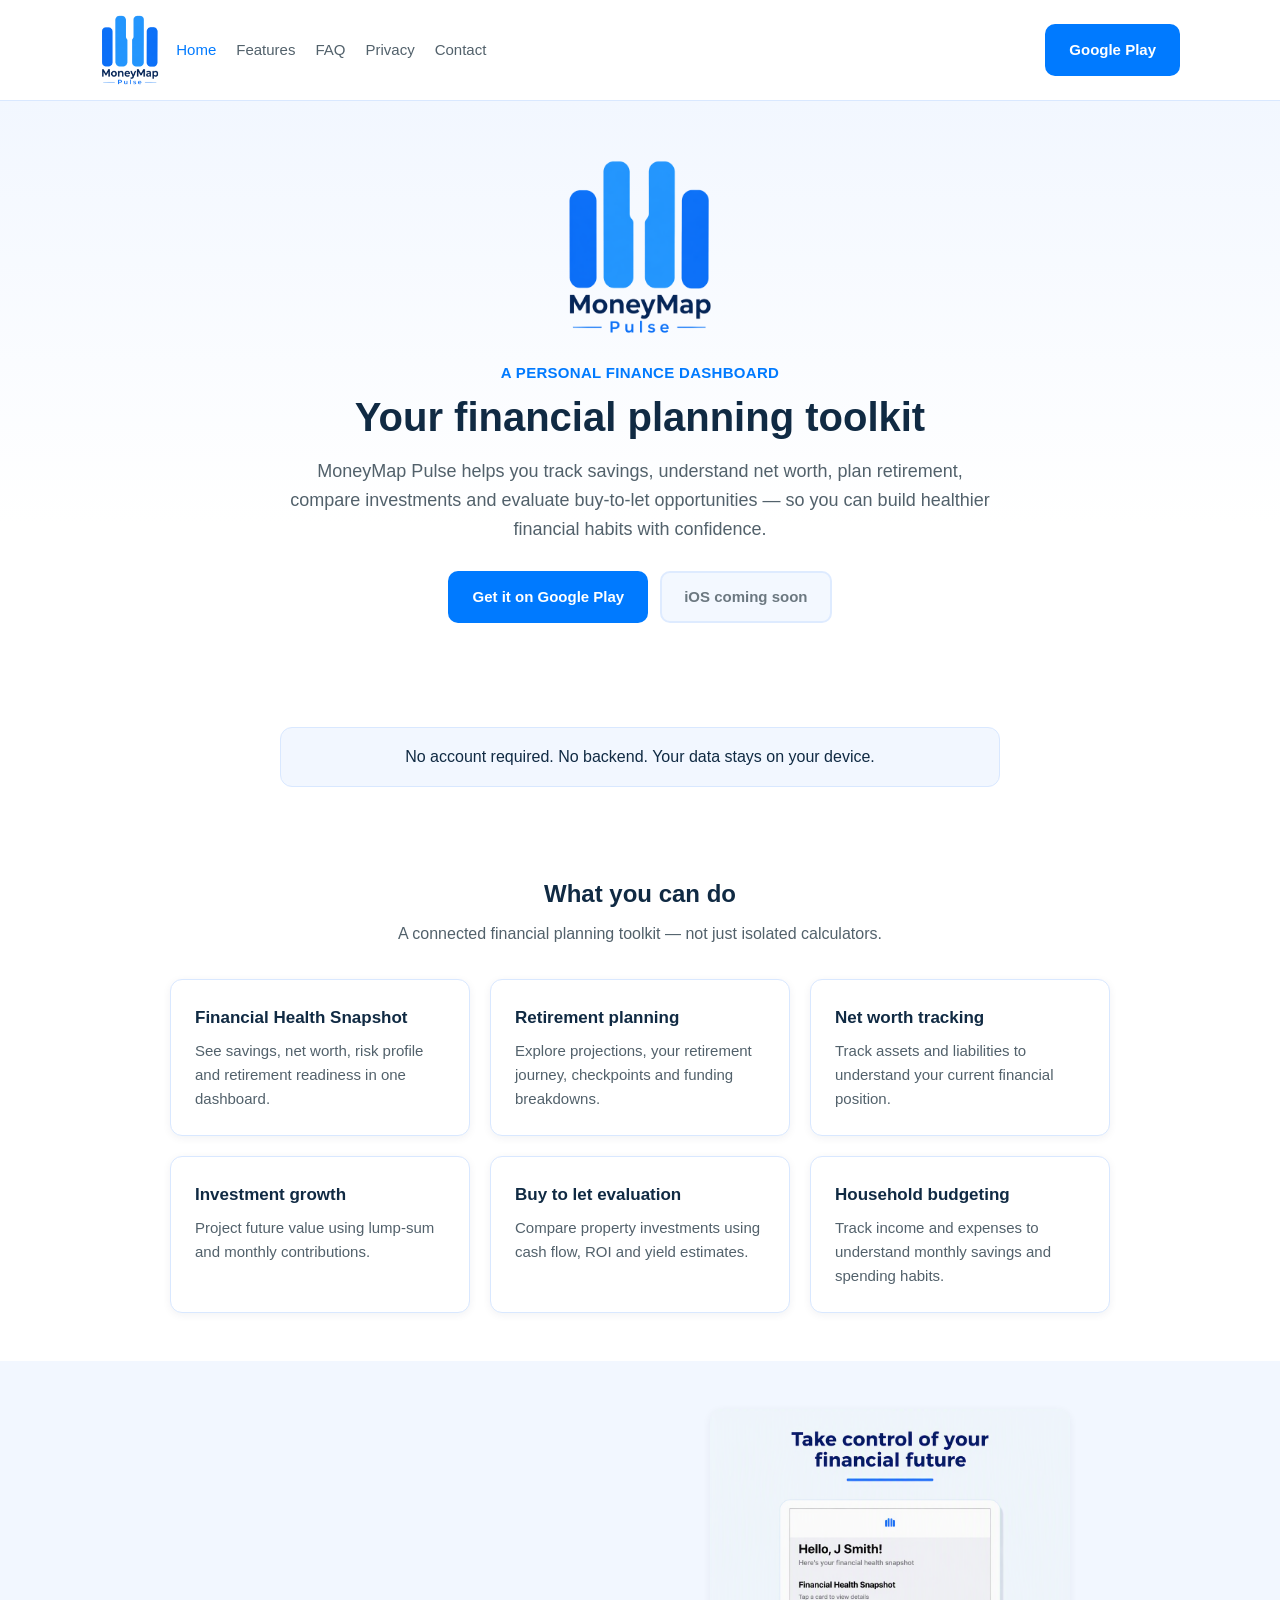
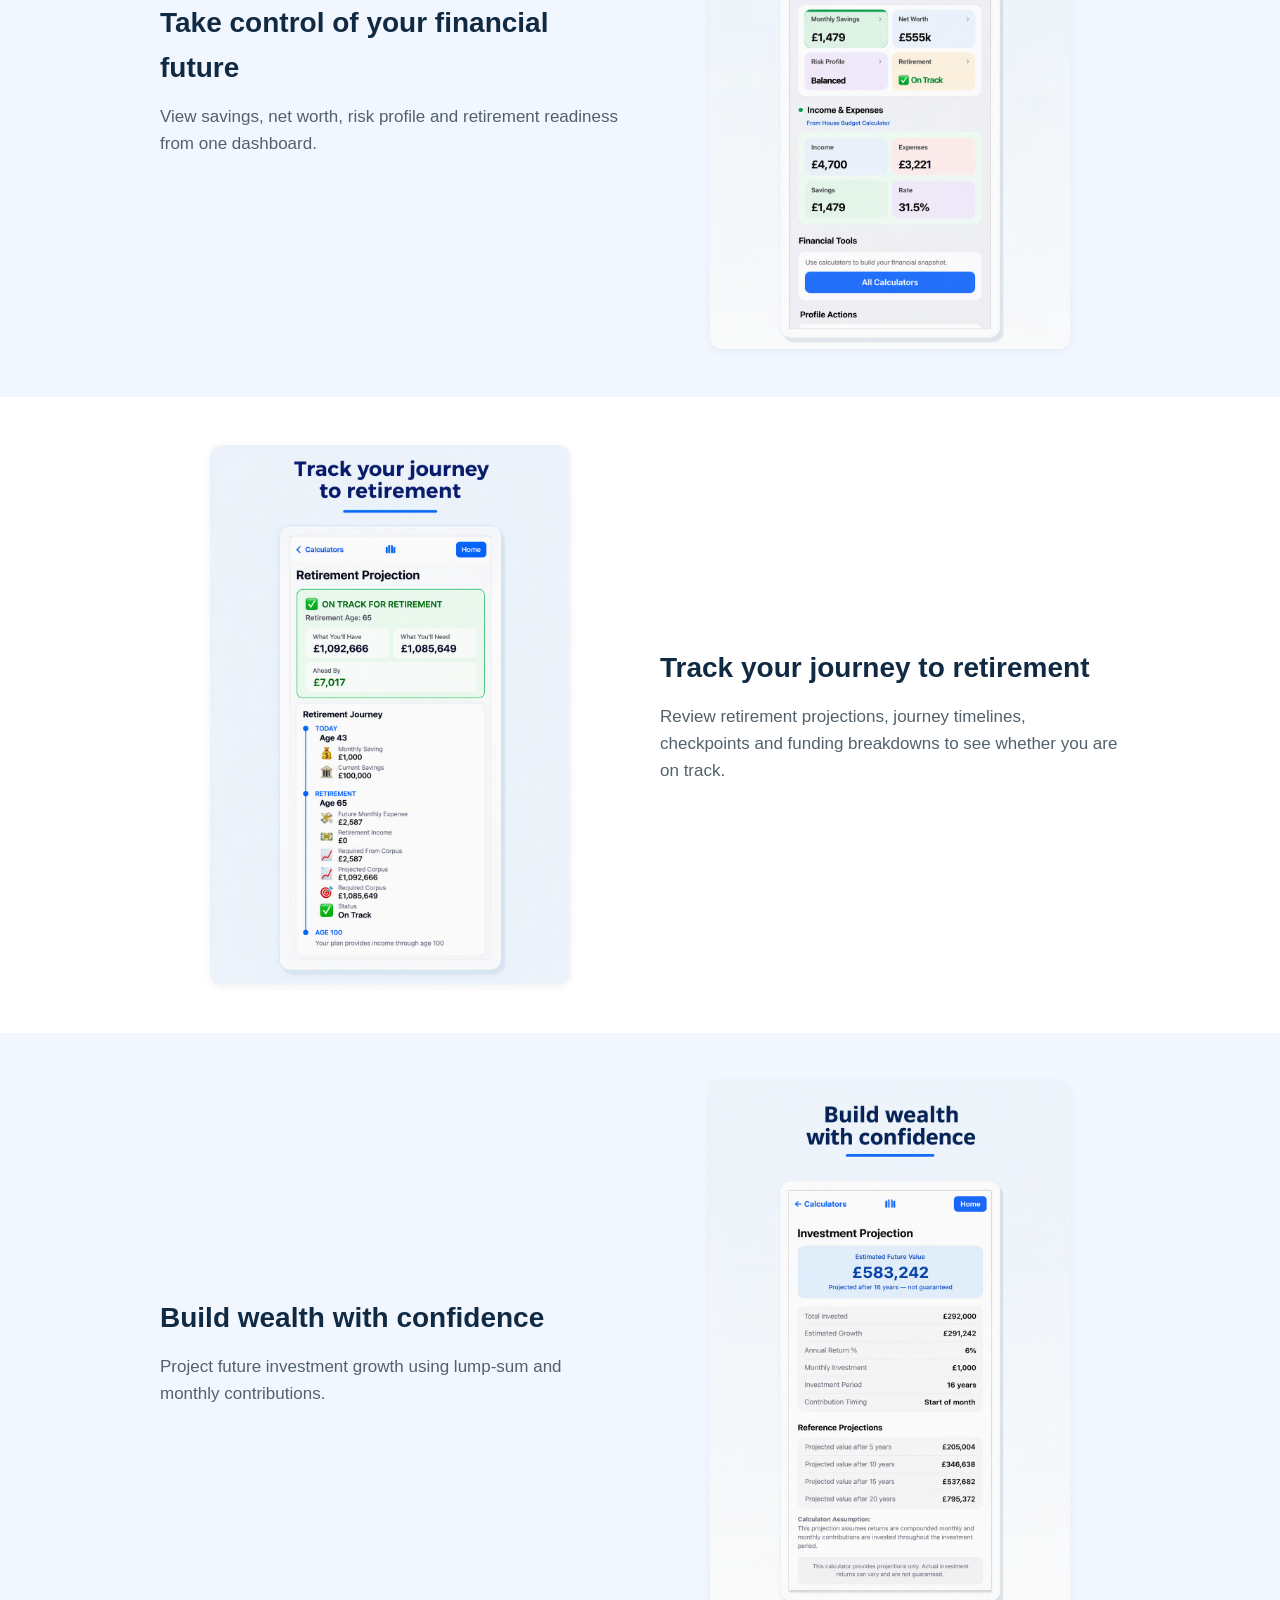
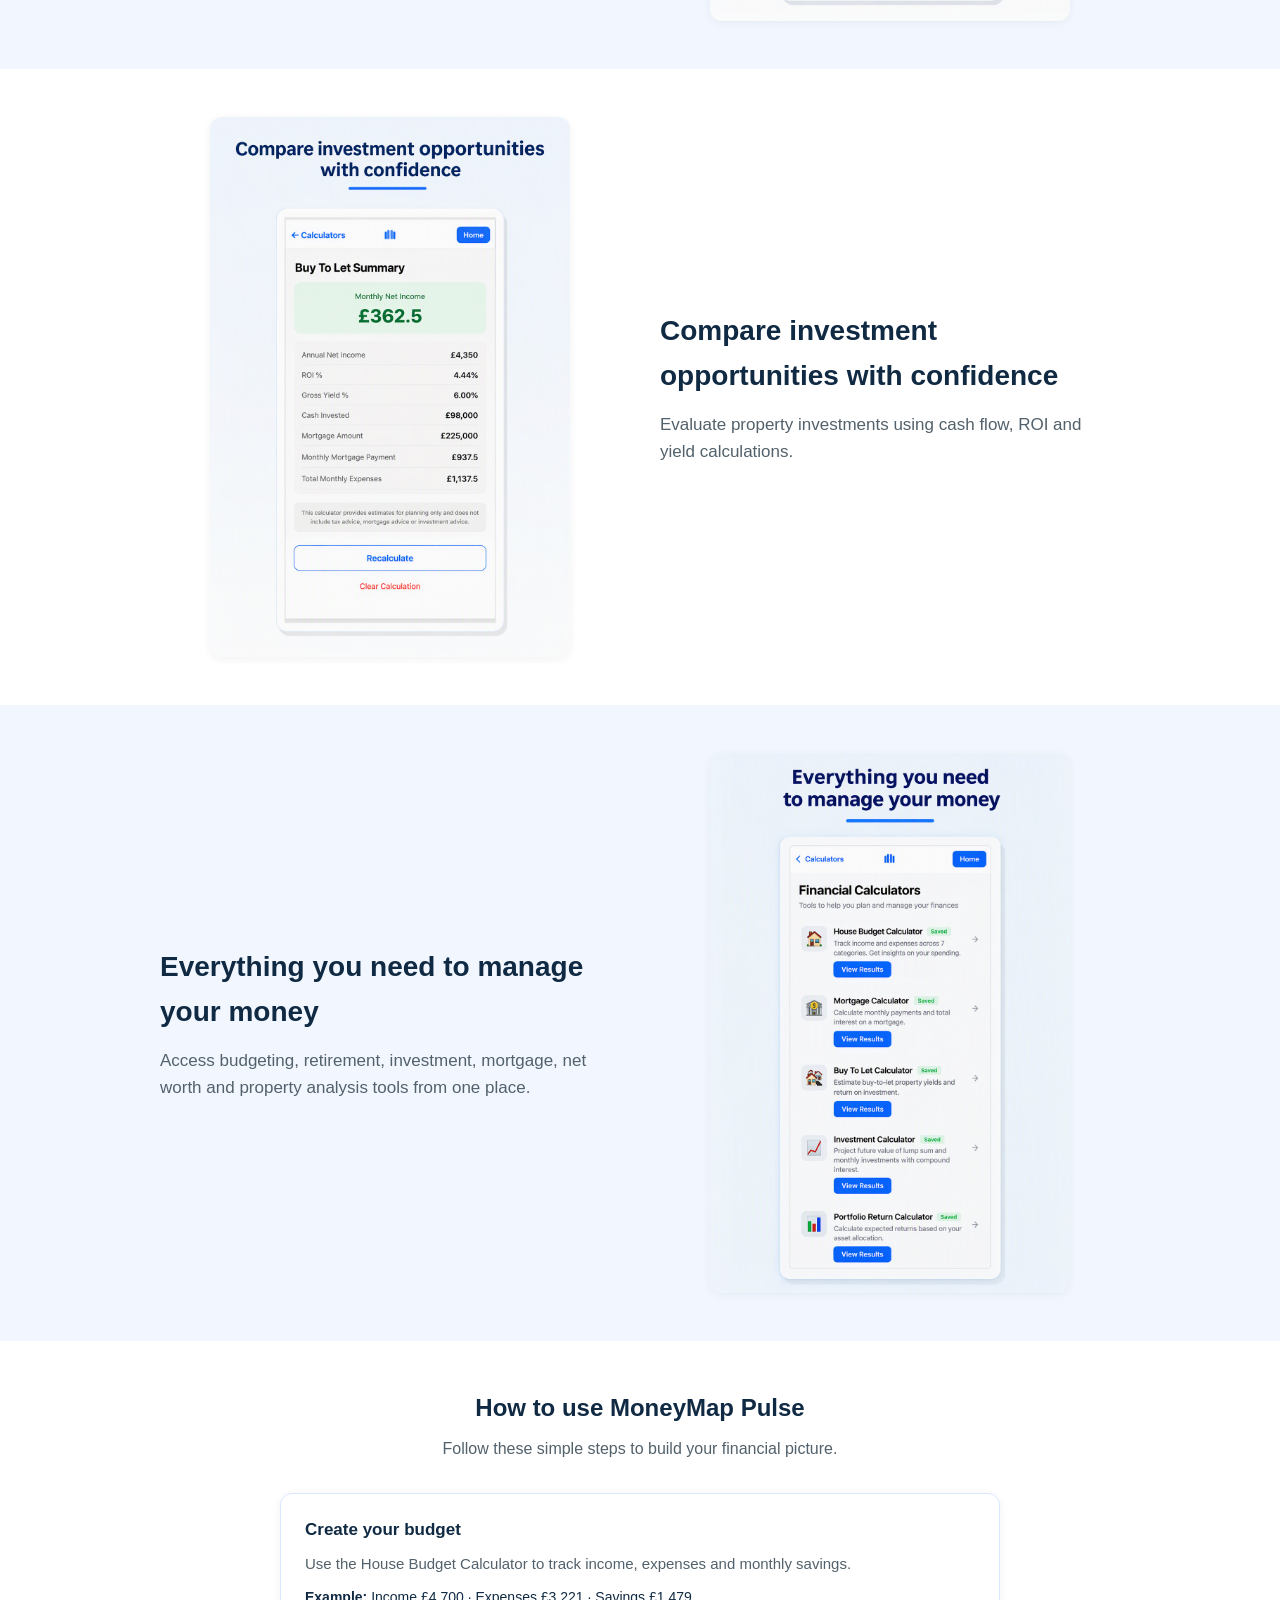
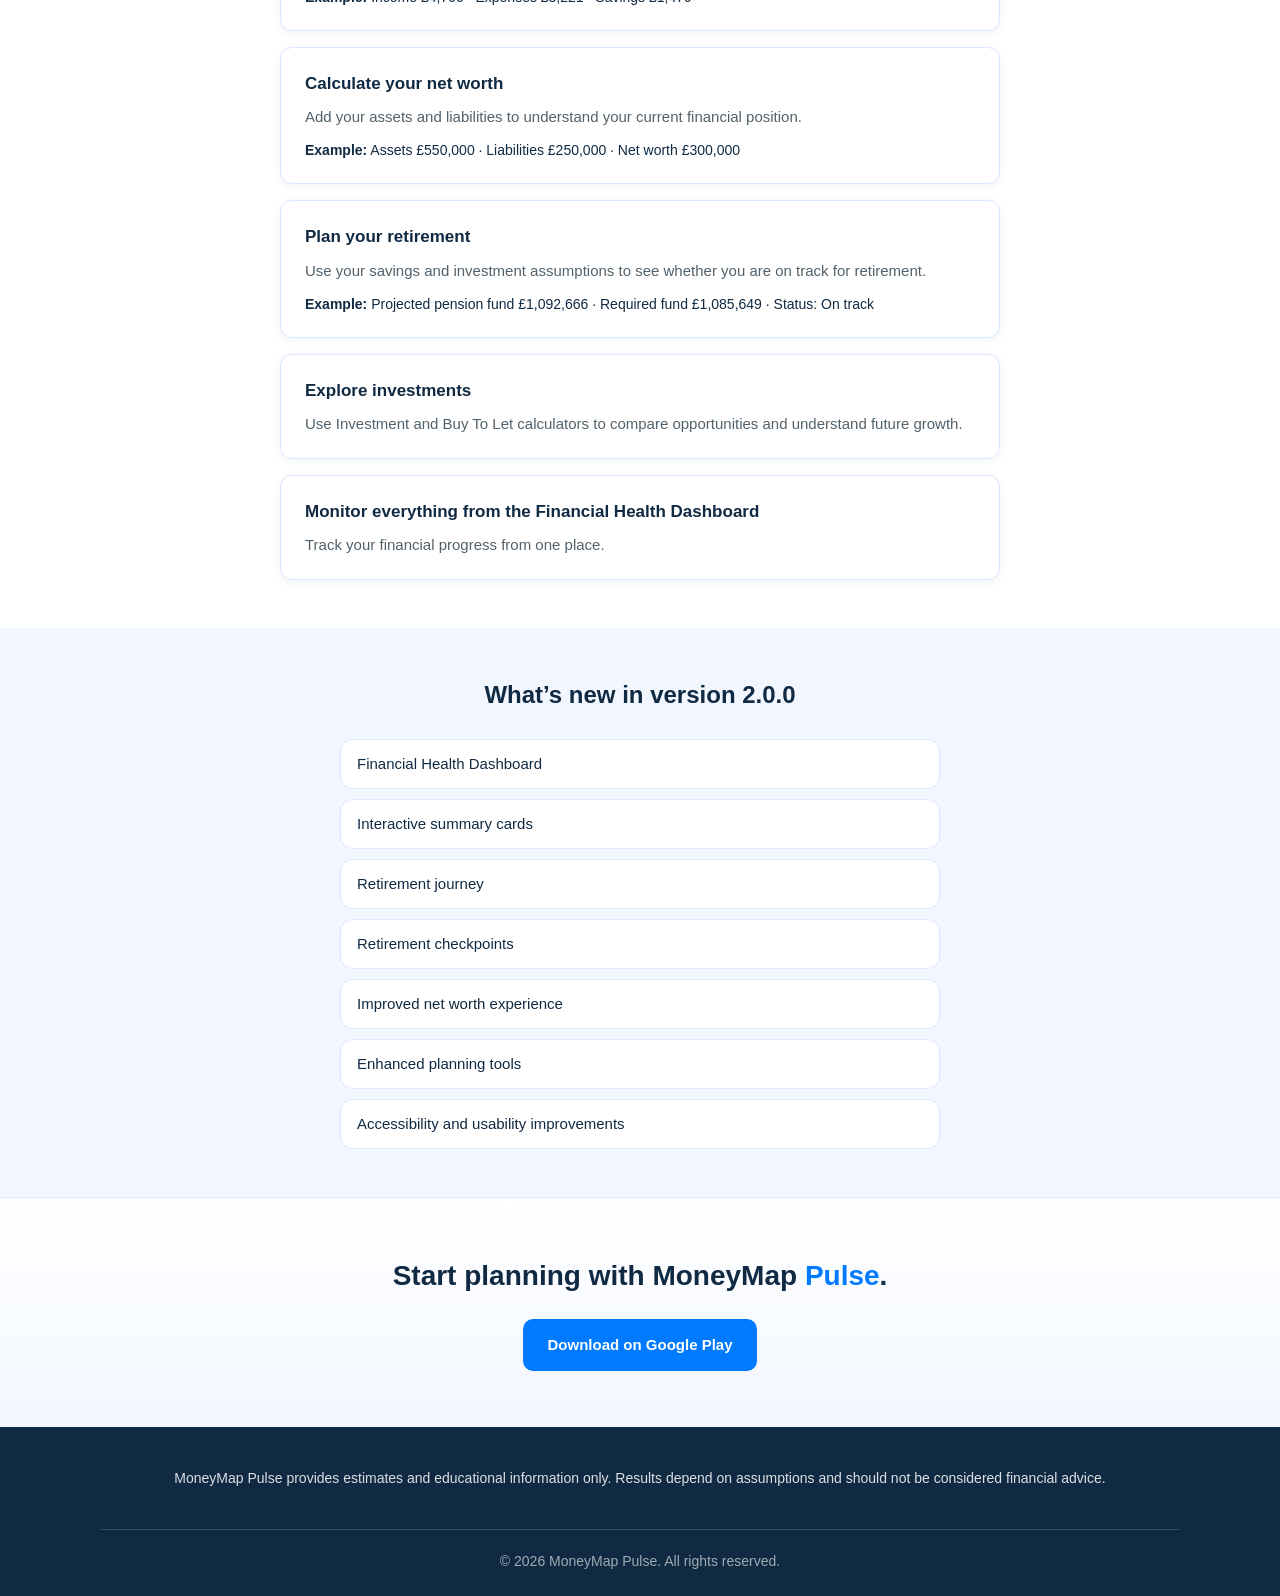
==== commit 5d966d6b: "Refresh website for version 2.0.0 Co-authored-by: Cursor <cursoragent@cursor.com>" ====
--- a/index.html
+++ b/index.html
@@ -3,10 +3,10 @@
 <head>
   <meta charset="utf-8">
   <meta name="viewport" content="width=device-width, initial-scale=1">
-  <title>MoneyMap Pulse | Personal Finance Planner</title>
-  <meta name="description" content="MoneyMap Pulse is a personal finance planner with budget, net worth, mortgage and investment return calculators.">
-  <meta property="og:title" content="MoneyMap Pulse | Personal Finance Planner">
-  <meta property="og:description" content="MoneyMap Pulse is a personal finance planner with budget, net worth, mortgage and investment return calculators.">
+  <title>MoneyMap Pulse | Personal Finance Dashboard</title>
+  <meta name="description" content="MoneyMap Pulse is a personal finance app and planning toolkit. Track savings, net worth, retirement readiness, investments and buy-to-let opportunities from one dashboard.">
+  <meta property="og:title" content="MoneyMap Pulse | Personal Finance Dashboard">
+  <meta property="og:description" content="MoneyMap Pulse is a personal finance app and planning toolkit. Track savings, net worth, retirement readiness, investments and buy-to-let opportunities from one dashboard.">
   <meta property="og:type" content="website">
   <meta property="og:url" content="https://moneymappulse.co.uk/">
   <link rel="canonical" href="https://moneymappulse.co.uk/">
@@ -21,7 +21,7 @@
     <header class="site-header">
       <div class="container">
         <a href="index.html" class="brand" aria-label="MoneyMap Pulse home">
-          <img src="assets/logo/moneymap-pulse-logo-transparent-trimmed.png" alt="MoneyMap Pulse" class="brand-logo" width="120" height="48">
+          <img src="assets/logo/moneymap-pulse-logo-transparent-trimmed.png" alt="MoneyMap Pulse" class="brand-logo" width="180" height="72">
         </a>
         <nav class="nav" aria-label="Main navigation">
           <a href="index.html" aria-current="page">Home</a>
@@ -43,8 +43,9 @@
             <div class="hero-brand">
               <img src="assets/logo/moneymap-pulse-logo-transparent-trimmed.png" alt="" class="hero-brand-logo" width="300" height="120">
             </div>
-            <h2>Plan, track and understand your finances with confidence.</h2>
-            <p class="lead">MoneyMap Pulse helps you explore budgets, net worth, mortgage payments and investment returns using simple personal finance tools.</p>
+            <p class="hero-eyebrow">A personal finance dashboard</p>
+            <h1>Your financial planning toolkit</h1>
+            <p class="lead">MoneyMap Pulse helps you track savings, understand net worth, plan retirement, compare investments and evaluate buy-to-let opportunities — so you can build healthier financial habits with confidence.</p>
             <div class="hero-actions">
               <a href="https://play.google.com/store/apps/details?id=com.jimilpatel.jpfinancelab" class="button button-primary" rel="noopener noreferrer">Get it on Google Play</a>
               <span class="button button-disabled" aria-disabled="true">iOS coming soon</span>
@@ -62,66 +63,150 @@
       <section class="section" aria-labelledby="features-heading">
         <div class="container">
           <h2 id="features-heading">What you can do</h2>
-          <p class="section-intro">Practical planning tools to help you understand your financial picture.</p>
+          <p class="section-intro">A connected financial planning toolkit — not just isolated calculators.</p>
           <div class="feature-grid">
             <article class="feature-card">
-              <h3>Budget planning</h3>
-              <p>Create a simple household budget and understand where your money goes.</p>
+              <h3>Financial Health Snapshot</h3>
+              <p>See savings, net worth, risk profile and retirement readiness in one dashboard.</p>
+            </article>
+            <article class="feature-card">
+              <h3>Retirement planning</h3>
+              <p>Explore projections, your retirement journey, checkpoints and funding breakdowns.</p>
             </article>
             <article class="feature-card">
               <h3>Net worth tracking</h3>
-              <p>Track assets, liabilities and your overall financial picture.</p>
-            </article>
-            <article class="feature-card">
-              <h3>Mortgage calculator</h3>
-              <p>Estimate mortgage payments and explore affordability scenarios.</p>
-            </article>
-            <article class="feature-card">
-              <h3>Portfolio return calculator</h3>
-              <p>Calculate actual investment returns based on contributions and value changes.</p>
-            </article>
-            <article class="feature-card">
-              <h3>Financial calculators</h3>
-              <p>Access practical tools for everyday financial planning.</p>
-            </article>
-            <article class="feature-card">
-              <h3>Local-first privacy</h3>
-              <p>MoneyMap Pulse does not require login or a cloud account.</p>
-            </article>
-          </div>
-        </div>
-      </section>
-
-      <section class="section section-alt" aria-labelledby="screenshots-heading">
-        <div class="container">
-          <h2 id="screenshots-heading">See MoneyMap Pulse in action</h2>
-          <p class="section-intro">Screenshots from the app.</p>
-          <div class="screenshot-grid">
-            <figure class="screenshot-card">
-              <img src="assets/screenshots/MoneyMapPulse_Screenshot_PlanFinances_1080x1920.png" alt="Plan your finances screen in MoneyMap Pulse" width="1080" height="1920" loading="lazy">
-              <figcaption class="screenshot-caption">Plan your finances with confidence</figcaption>
-            </figure>
-            <figure class="screenshot-card">
-              <img src="assets/screenshots/MoneyMapPulse_Screenshot_FinancialPicture_1080x1920.png" alt="Financial picture overview in MoneyMap Pulse" width="1080" height="1920" loading="lazy">
-              <figcaption class="screenshot-caption">Track your financial picture</figcaption>
-            </figure>
-            <figure class="screenshot-card">
-              <img src="assets/screenshots/MoneyMapPulse_Screenshot_NetWorth_1080x1920.png" alt="Net worth tracking screen in MoneyMap Pulse" width="1080" height="1920" loading="lazy">
-              <figcaption class="screenshot-caption">Track assets, liabilities and net worth</figcaption>
-            </figure>
-            <figure class="screenshot-card">
-              <img src="assets/screenshots/MoneyMapPulse_Screenshot_Mortgage_1080x1920.png" alt="Mortgage payment calculator in MoneyMap Pulse" width="1080" height="1920" loading="lazy">
-              <figcaption class="screenshot-caption">Estimate mortgage payments</figcaption>
-            </figure>
-            <figure class="screenshot-card">
-              <img src="assets/screenshots/MoneyMapPulse_Screenshot_PortfolioReturn_1080x1920.png" alt="Portfolio return calculator in MoneyMap Pulse" width="1080" height="1920" loading="lazy">
-              <figcaption class="screenshot-caption">Track your actual return on investments</figcaption>
-            </figure>
-            <figure class="screenshot-card">
-              <img src="assets/screenshots/MoneyMapPulse_Screenshot_Budget_1080x1920.png" alt="Household budget planner in MoneyMap Pulse" width="1080" height="1920" loading="lazy">
-              <figcaption class="screenshot-caption">Create a household budget that actually works</figcaption>
-            </figure>
-          </div>
+              <p>Track assets and liabilities to understand your current financial position.</p>
+            </article>
+            <article class="feature-card">
+              <h3>Investment growth</h3>
+              <p>Project future value using lump-sum and monthly contributions.</p>
+            </article>
+            <article class="feature-card">
+              <h3>Buy to let evaluation</h3>
+              <p>Compare property investments using cash flow, ROI and yield estimates.</p>
+            </article>
+            <article class="feature-card">
+              <h3>Household budgeting</h3>
+              <p>Track income and expenses to understand monthly savings and spending habits.</p>
+            </article>
+          </div>
+        </div>
+      </section>
+
+      <section class="section section-alt showcase-section" aria-labelledby="snapshot-heading">
+        <div class="container">
+          <div class="showcase-row">
+            <div class="showcase-copy">
+              <h2 id="snapshot-heading">Take control of your financial future</h2>
+              <p>View savings, net worth, risk profile and retirement readiness from one dashboard.</p>
+            </div>
+            <figure class="showcase-media">
+              <img src="assets/screenshots/MoneyMapPulse_Screenshot_FinancialSnapshot_1080x1920.png" alt="Financial Health Snapshot dashboard in MoneyMap Pulse" width="1080" height="1920" loading="lazy">
+            </figure>
+          </div>
+        </div>
+      </section>
+
+      <section class="section showcase-section" aria-labelledby="retirement-heading">
+        <div class="container">
+          <div class="showcase-row showcase-row--reverse">
+            <div class="showcase-copy">
+              <h2 id="retirement-heading">Track your journey to retirement</h2>
+              <p>Review retirement projections, journey timelines, checkpoints and funding breakdowns to see whether you are on track.</p>
+            </div>
+            <figure class="showcase-media">
+              <img src="assets/screenshots/MoneyMapPulse_Screenshot_Retirement_1080x1920.png" alt="Retirement projection and journey in MoneyMap Pulse" width="1080" height="1920" loading="lazy">
+            </figure>
+          </div>
+        </div>
+      </section>
+
+      <section class="section section-alt showcase-section" aria-labelledby="investment-heading">
+        <div class="container">
+          <div class="showcase-row">
+            <div class="showcase-copy">
+              <h2 id="investment-heading">Build wealth with confidence</h2>
+              <p>Project future investment growth using lump-sum and monthly contributions.</p>
+            </div>
+            <figure class="showcase-media">
+              <img src="assets/screenshots/MoneyMapPulse_Screenshot_Investment_1080x1920.png" alt="Investment projection calculator in MoneyMap Pulse" width="1080" height="1920" loading="lazy">
+            </figure>
+          </div>
+        </div>
+      </section>
+
+      <section class="section showcase-section" aria-labelledby="btl-heading">
+        <div class="container">
+          <div class="showcase-row showcase-row--reverse">
+            <div class="showcase-copy">
+              <h2 id="btl-heading">Compare investment opportunities with confidence</h2>
+              <p>Evaluate property investments using cash flow, ROI and yield calculations.</p>
+            </div>
+            <figure class="showcase-media">
+              <img src="assets/screenshots/MoneyMapPulse_Screenshot_BuyToLet_1080x1920.png" alt="Buy to let summary in MoneyMap Pulse" width="1080" height="1920" loading="lazy">
+            </figure>
+          </div>
+        </div>
+      </section>
+
+      <section class="section section-alt showcase-section" aria-labelledby="calculators-heading">
+        <div class="container">
+          <div class="showcase-row">
+            <div class="showcase-copy">
+              <h2 id="calculators-heading">Everything you need to manage your money</h2>
+              <p>Access budgeting, retirement, investment, mortgage, net worth and property analysis tools from one place.</p>
+            </div>
+            <figure class="showcase-media">
+              <img src="assets/screenshots/MoneyMapPulse_Screenshot_Calculators_1080x1920.png" alt="Financial calculators hub in MoneyMap Pulse" width="1080" height="1920" loading="lazy">
+            </figure>
+          </div>
+        </div>
+      </section>
+
+      <section class="section" aria-labelledby="how-to-heading">
+        <div class="container">
+          <h2 id="how-to-heading">How to use MoneyMap Pulse</h2>
+          <p class="section-intro">Follow these simple steps to build your financial picture.</p>
+          <ol class="steps-list">
+            <li class="step-card">
+              <h3>Create your budget</h3>
+              <p>Use the House Budget Calculator to track income, expenses and monthly savings.</p>
+              <p class="step-example"><strong>Example:</strong> Income £4,700 · Expenses £3,221 · Savings £1,479</p>
+            </li>
+            <li class="step-card">
+              <h3>Calculate your net worth</h3>
+              <p>Add your assets and liabilities to understand your current financial position.</p>
+              <p class="step-example"><strong>Example:</strong> Assets £550,000 · Liabilities £250,000 · Net worth £300,000</p>
+            </li>
+            <li class="step-card">
+              <h3>Plan your retirement</h3>
+              <p>Use your savings and investment assumptions to see whether you are on track for retirement.</p>
+              <p class="step-example"><strong>Example:</strong> Projected pension fund £1,092,666 · Required fund £1,085,649 · Status: On track</p>
+            </li>
+            <li class="step-card">
+              <h3>Explore investments</h3>
+              <p>Use Investment and Buy To Let calculators to compare opportunities and understand future growth.</p>
+            </li>
+            <li class="step-card">
+              <h3>Monitor everything from the Financial Health Dashboard</h3>
+              <p>Track your financial progress from one place.</p>
+            </li>
+          </ol>
+        </div>
+      </section>
+
+      <section class="section section-alt" aria-labelledby="whats-new-heading">
+        <div class="container whats-new">
+          <h2 id="whats-new-heading">What&rsquo;s new in version 2.0.0</h2>
+          <ul class="whats-new-list">
+            <li>Financial Health Dashboard</li>
+            <li>Interactive summary cards</li>
+            <li>Retirement journey</li>
+            <li>Retirement checkpoints</li>
+            <li>Improved net worth experience</li>
+            <li>Enhanced planning tools</li>
+            <li>Accessibility and usability improvements</li>
+          </ul>
         </div>
       </section>
 
@@ -137,7 +222,7 @@
       <div class="container">
         <div class="footer-grid">
           <div>
-            <p>MoneyMap Pulse provides calculators and planning tools only. It does not provide regulated financial advice.</p>
+            <p>MoneyMap Pulse provides estimates and educational information only. Results depend on assumptions and should not be considered financial advice.</p>
           </div>
         </div>
         <div class="footer-bottom">
--- a/css/styles.css
+++ b/css/styles.css
@@ -414,6 +414,138 @@
   border-top: 1px solid var(--border);
 }
 
+.hero-eyebrow {
+  margin: 0 0 8px;
+  font-size: 0.9375rem;
+  font-weight: 600;
+  letter-spacing: 0.02em;
+  text-transform: uppercase;
+  color: var(--primary);
+}
+
+.showcase-section .showcase-row {
+  display: grid;
+  grid-template-columns: 1fr;
+  gap: 28px;
+  align-items: center;
+  max-width: 960px;
+  margin: 0 auto;
+}
+
+.showcase-copy h2 {
+  font-size: clamp(1.35rem, 3vw, 1.75rem);
+  margin: 0 0 12px;
+  text-align: center;
+  color: var(--brand-navy);
+}
+
+.showcase-copy p {
+  margin: 0;
+  text-align: center;
+  color: var(--text-secondary);
+  font-size: 1.0625rem;
+  max-width: 36rem;
+  margin-inline: auto;
+}
+
+.showcase-media {
+  margin: 0;
+  max-width: 360px;
+  margin-inline: auto;
+}
+
+.showcase-media img {
+  width: 100%;
+  height: auto;
+  border-radius: var(--radius);
+  box-shadow: var(--shadow);
+}
+
+.steps-list {
+  list-style: none;
+  padding: 0;
+  margin: 0;
+  display: grid;
+  gap: 16px;
+  max-width: 720px;
+  margin-inline: auto;
+}
+
+.step-card {
+  background: var(--white);
+  border: 1px solid var(--border);
+  border-radius: var(--radius);
+  padding: 22px 24px;
+  box-shadow: var(--shadow);
+}
+
+.section-alt .step-card {
+  background: var(--white);
+}
+
+.step-card h3 {
+  margin: 0 0 8px;
+  font-size: 1.0625rem;
+  color: var(--text-dark);
+}
+
+.step-card p {
+  margin: 0;
+  color: var(--text-secondary);
+  font-size: 0.9375rem;
+}
+
+.step-card .step-example {
+  margin-top: 10px;
+  font-size: 0.875rem;
+  color: var(--text-dark);
+}
+
+.whats-new {
+  max-width: 640px;
+  margin-inline: auto;
+  text-align: center;
+}
+
+.whats-new-list {
+  list-style: none;
+  padding: 0;
+  margin: 24px 0 0;
+  display: grid;
+  gap: 10px;
+  text-align: left;
+}
+
+.whats-new-list li {
+  padding: 12px 16px;
+  background: var(--white);
+  border: 1px solid var(--border);
+  border-radius: var(--radius);
+  color: var(--text-dark);
+  font-size: 0.9375rem;
+}
+
+@media (min-width: 768px) {
+  .showcase-section .showcase-row {
+    grid-template-columns: 1fr 1fr;
+    gap: 40px;
+  }
+
+  .showcase-copy h2,
+  .showcase-copy p {
+    text-align: left;
+    margin-inline: 0;
+  }
+
+  .showcase-row--reverse .showcase-copy {
+    order: 2;
+  }
+
+  .showcase-row--reverse .showcase-media {
+    order: 1;
+  }
+}
+
 /* Page header (inner pages) */
 .page-header {
   background: var(--bg-light);
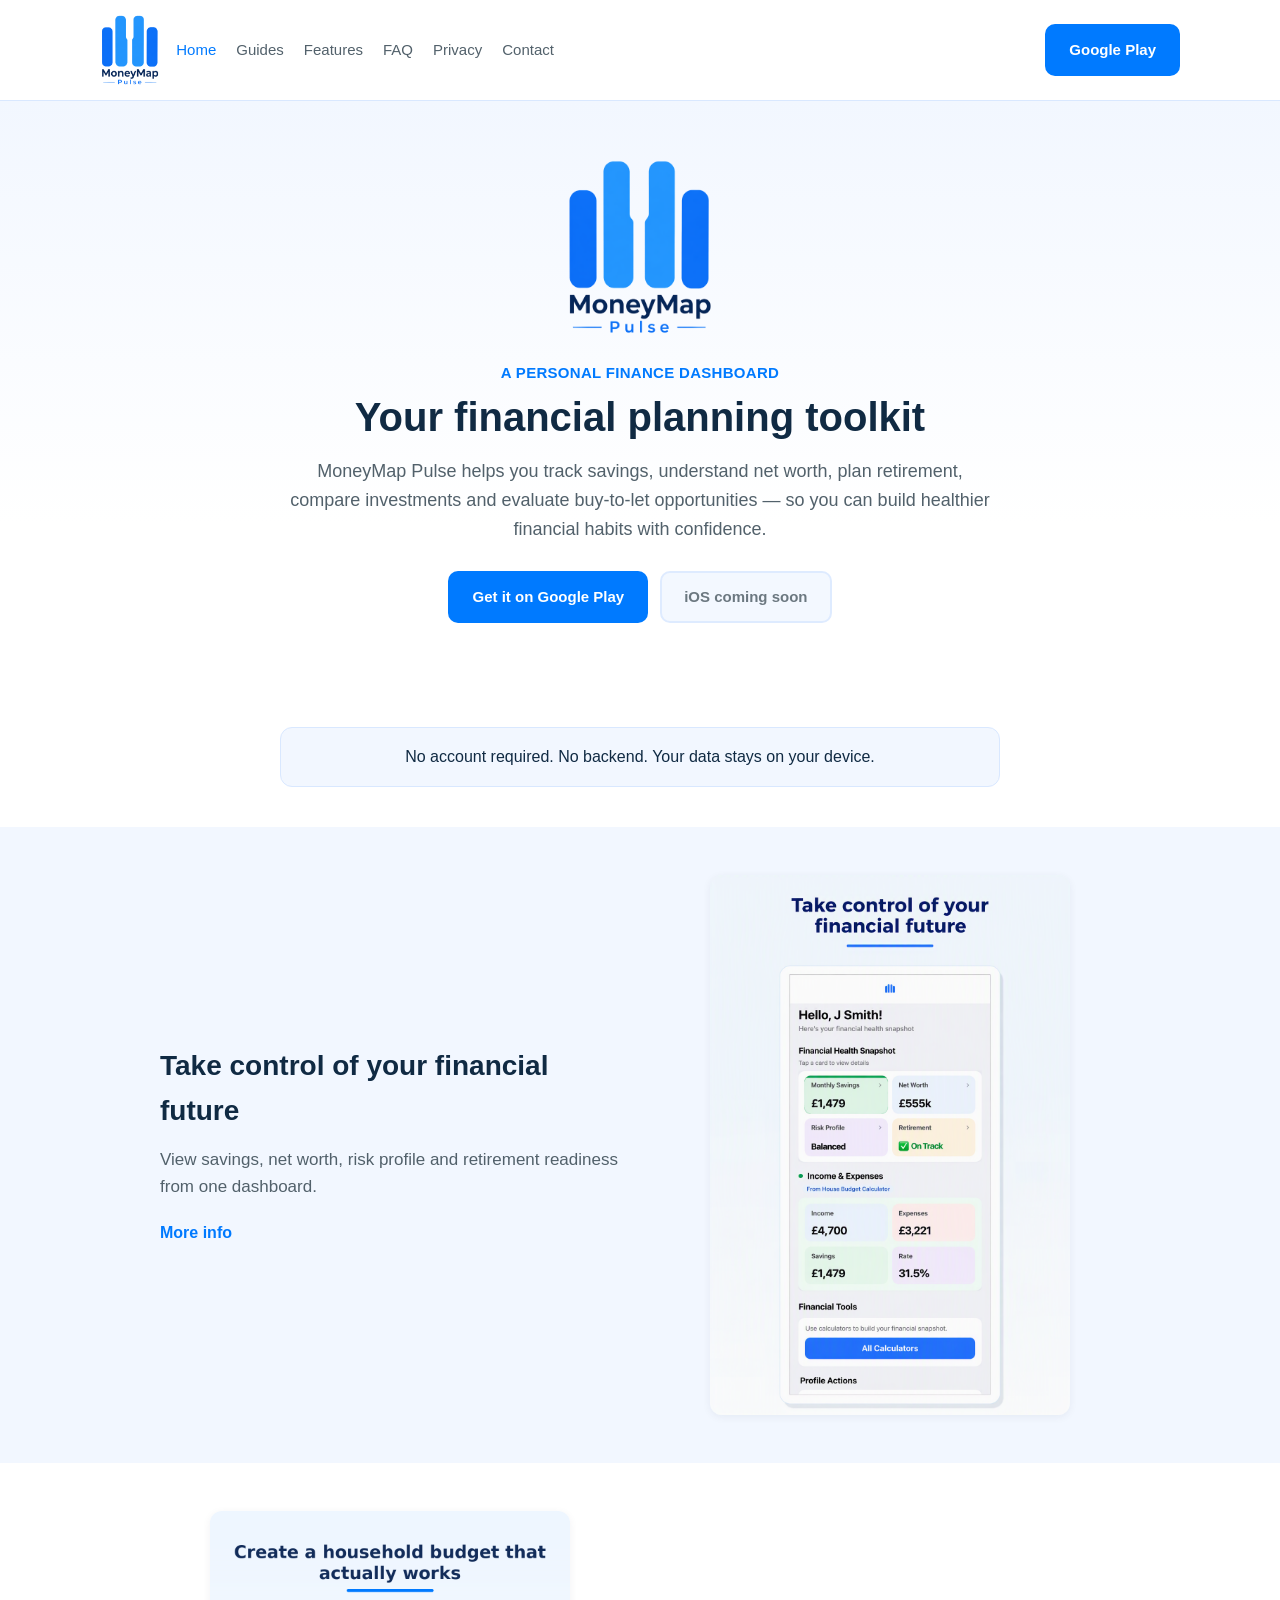
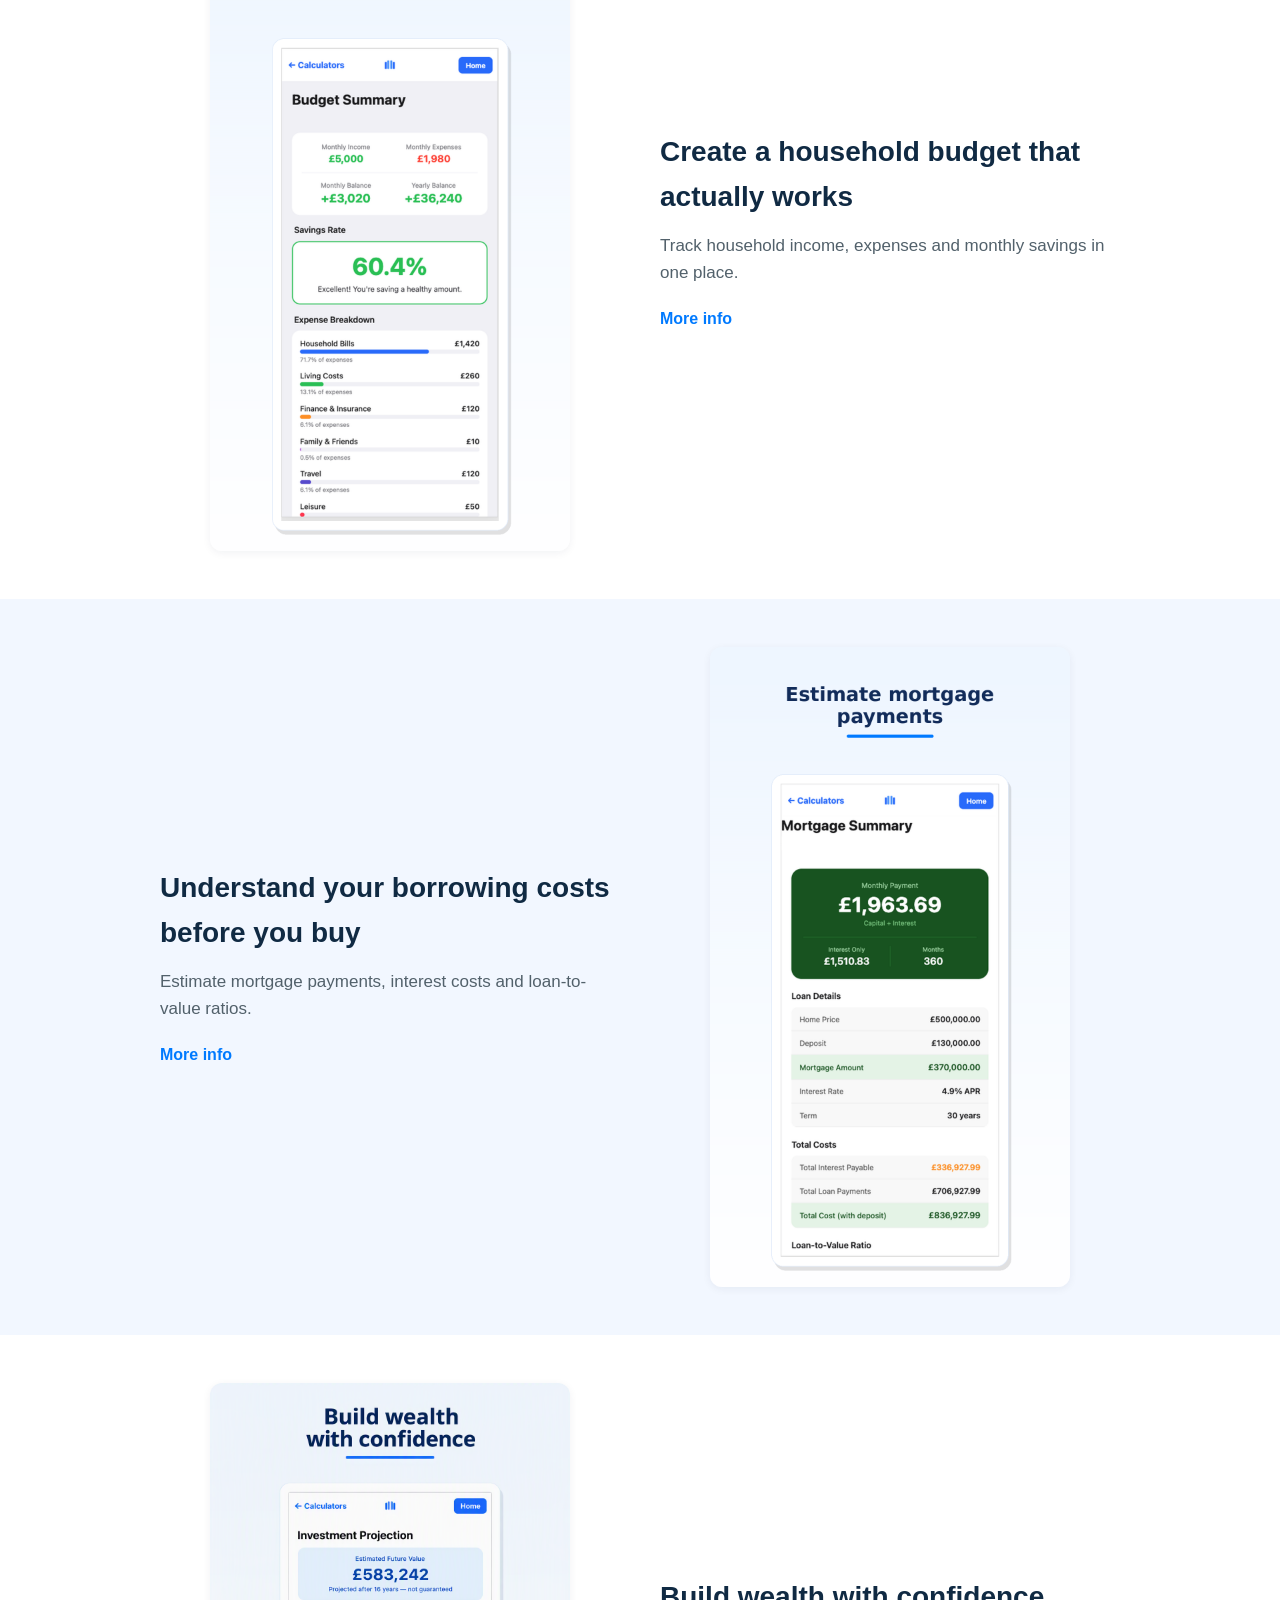
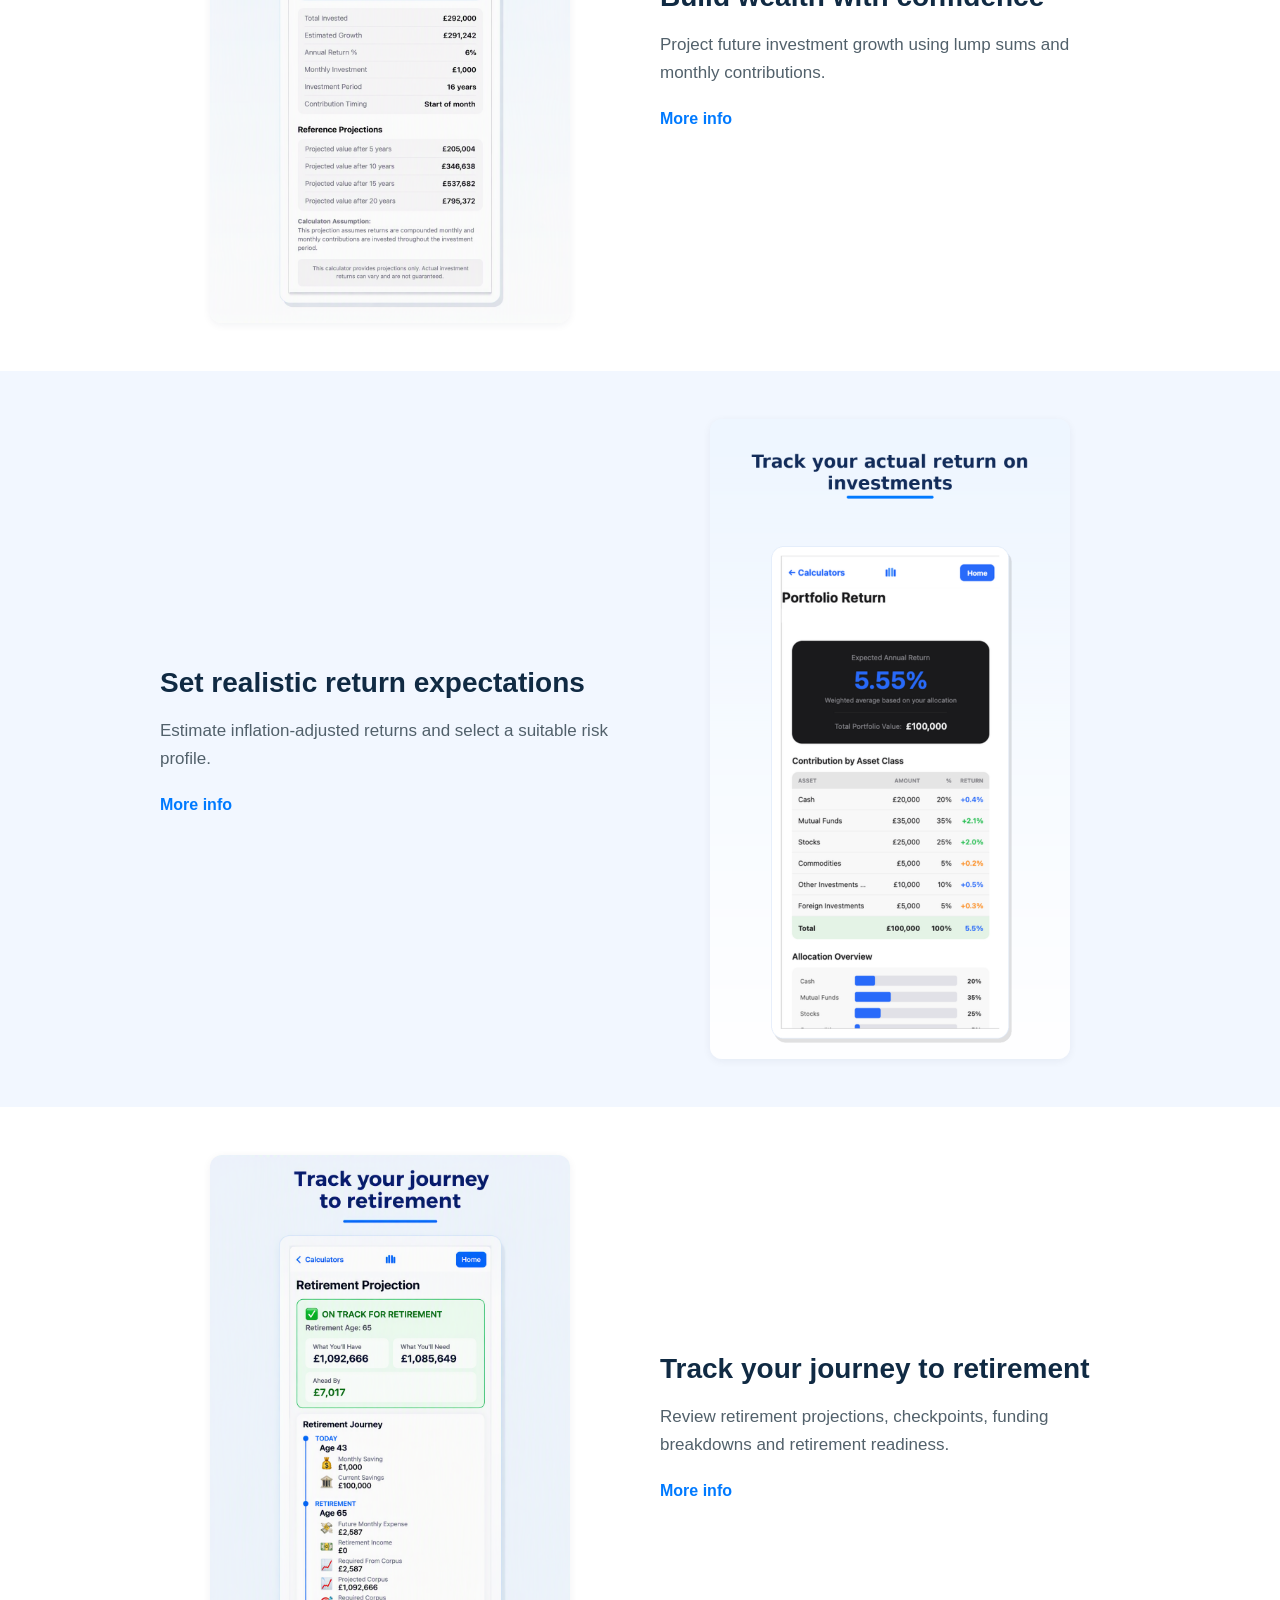
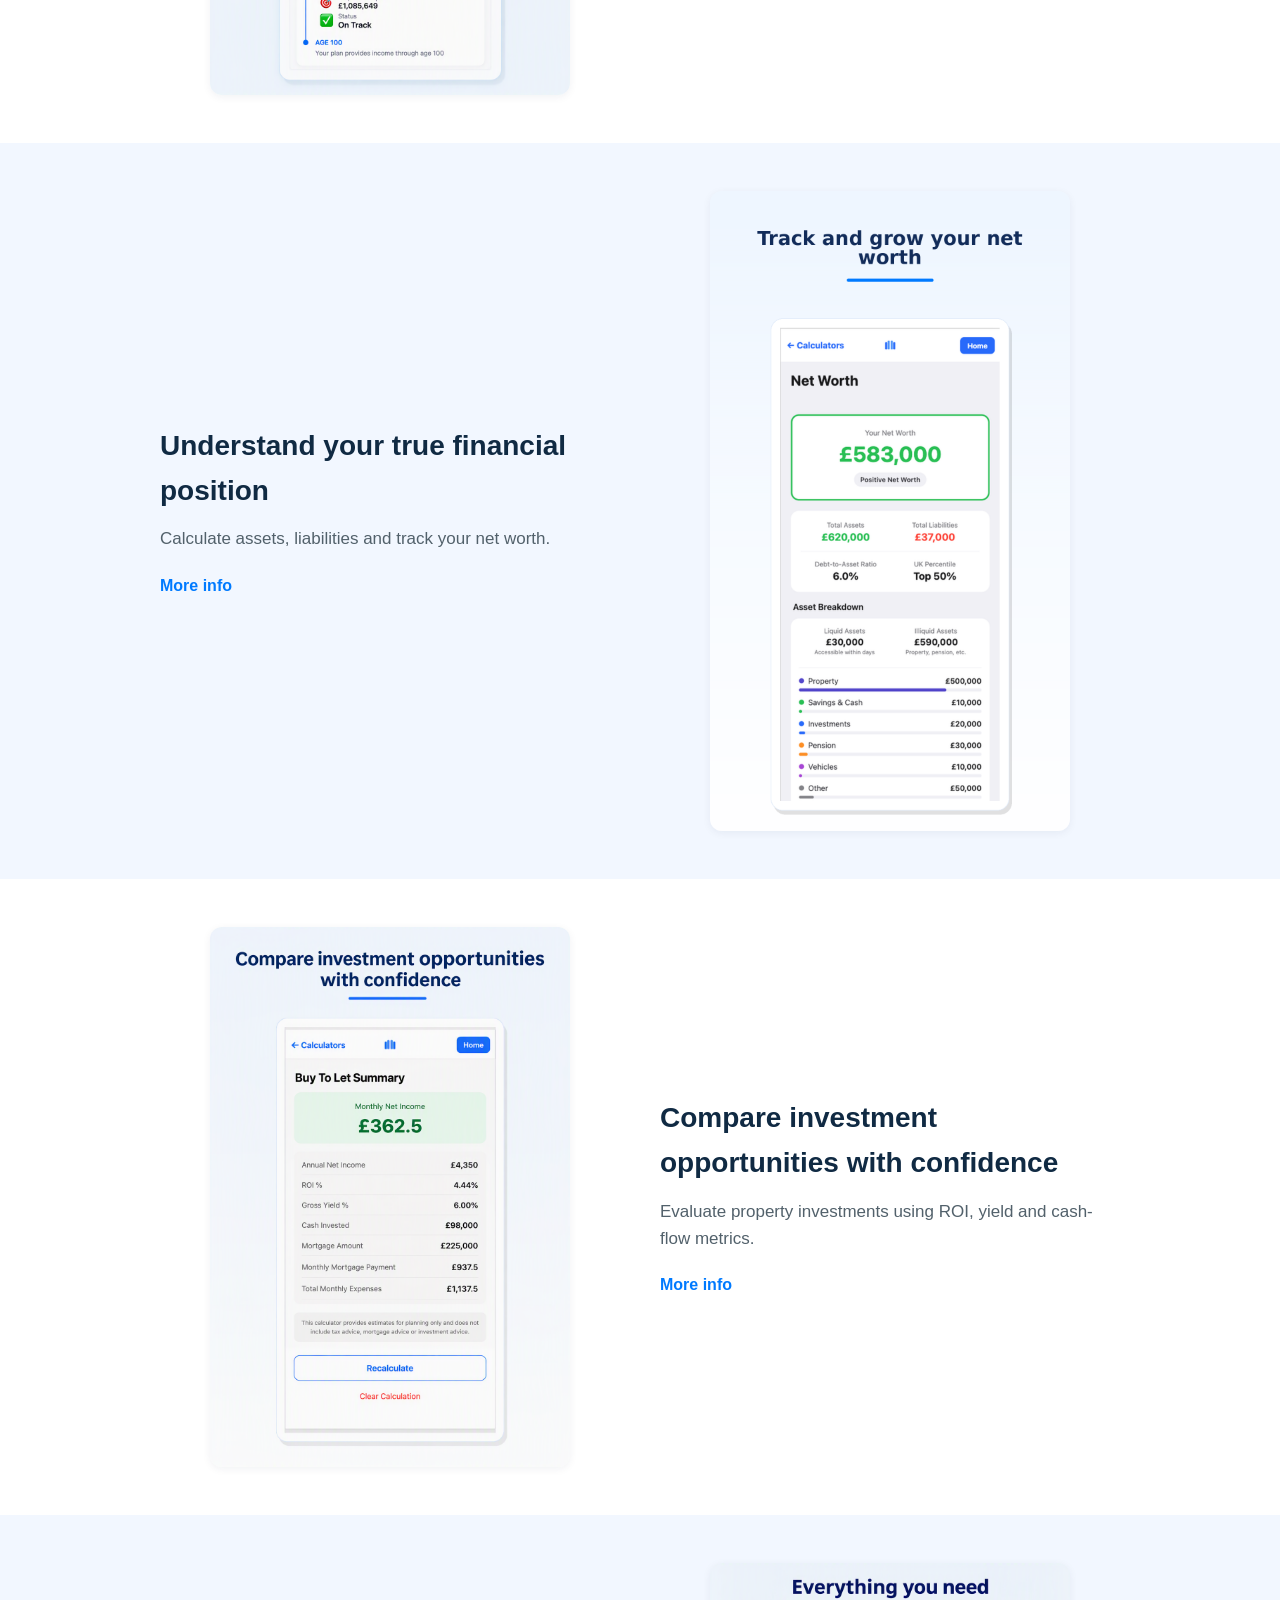
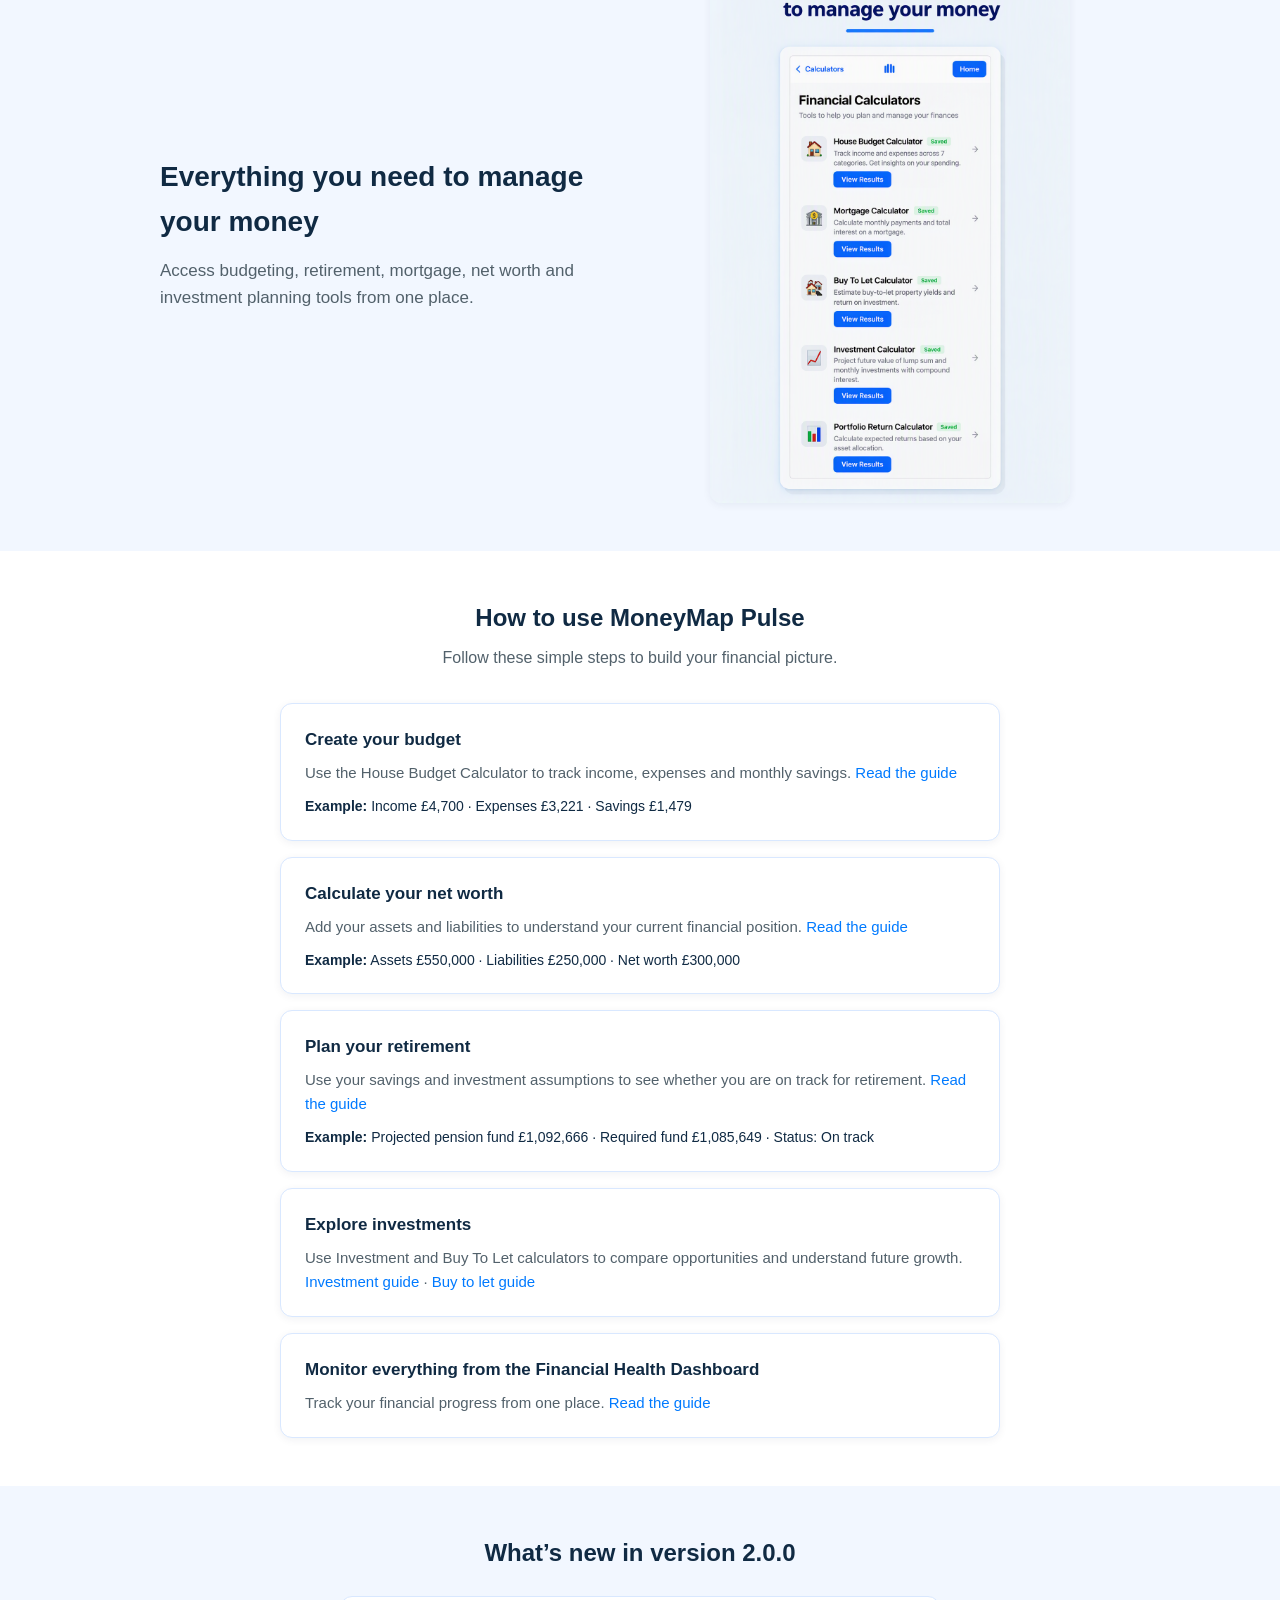
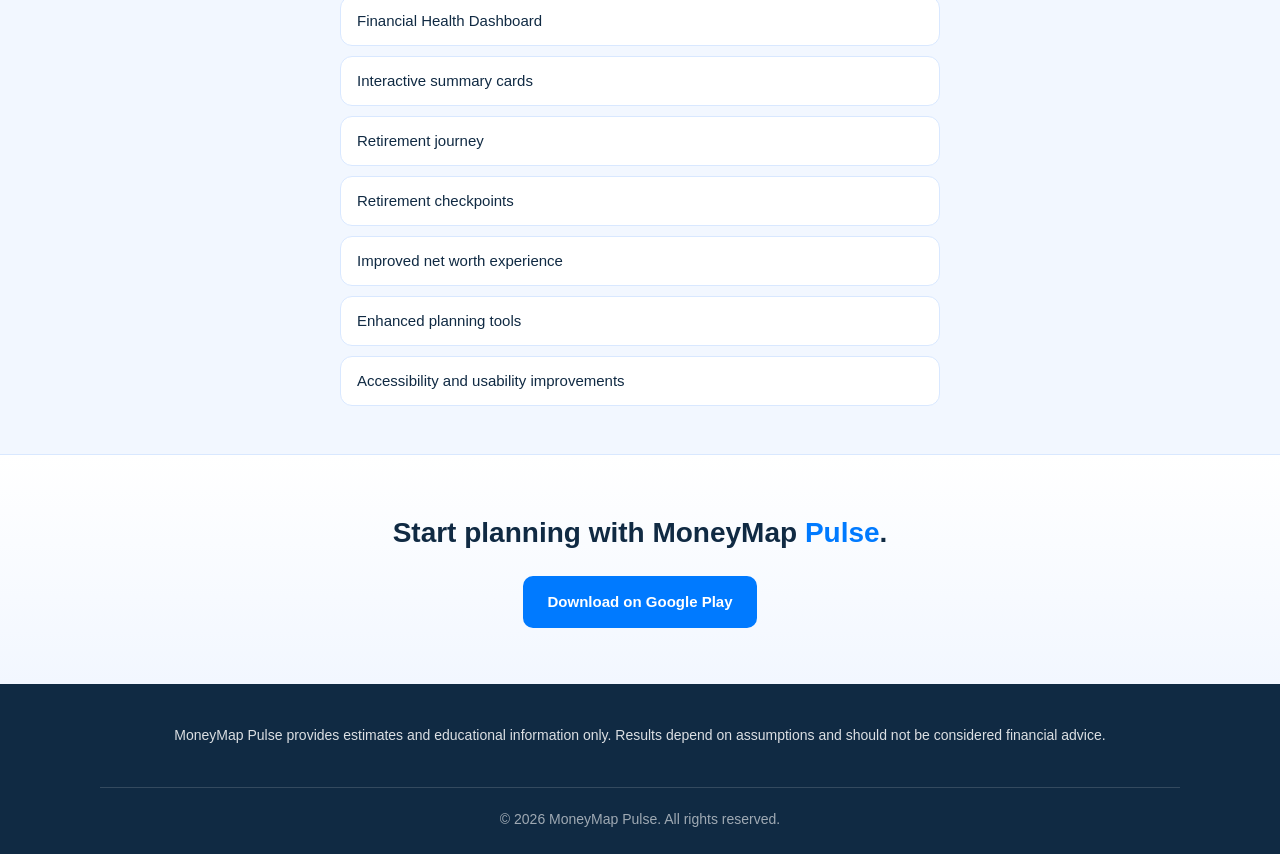
==== commit 53ce70b3: "Add calculator user guides and expand homepage for v2. Publish eight guide pages with shared layout," ====
--- a/index.html
+++ b/index.html
@@ -25,6 +25,7 @@
         </a>
         <nav class="nav" aria-label="Main navigation">
           <a href="index.html" aria-current="page">Home</a>
+          <a href="guides.html">Guides</a>
           <a href="features.html">Features</a>
           <a href="faq.html">FAQ</a>
           <a href="privacy.html">Privacy</a>
@@ -60,45 +61,13 @@
         </div>
       </div>
 
-      <section class="section" aria-labelledby="features-heading">
-        <div class="container">
-          <h2 id="features-heading">What you can do</h2>
-          <p class="section-intro">A connected financial planning toolkit — not just isolated calculators.</p>
-          <div class="feature-grid">
-            <article class="feature-card">
-              <h3>Financial Health Snapshot</h3>
-              <p>See savings, net worth, risk profile and retirement readiness in one dashboard.</p>
-            </article>
-            <article class="feature-card">
-              <h3>Retirement planning</h3>
-              <p>Explore projections, your retirement journey, checkpoints and funding breakdowns.</p>
-            </article>
-            <article class="feature-card">
-              <h3>Net worth tracking</h3>
-              <p>Track assets and liabilities to understand your current financial position.</p>
-            </article>
-            <article class="feature-card">
-              <h3>Investment growth</h3>
-              <p>Project future value using lump-sum and monthly contributions.</p>
-            </article>
-            <article class="feature-card">
-              <h3>Buy to let evaluation</h3>
-              <p>Compare property investments using cash flow, ROI and yield estimates.</p>
-            </article>
-            <article class="feature-card">
-              <h3>Household budgeting</h3>
-              <p>Track income and expenses to understand monthly savings and spending habits.</p>
-            </article>
-          </div>
-        </div>
-      </section>
-
       <section class="section section-alt showcase-section" aria-labelledby="snapshot-heading">
         <div class="container">
           <div class="showcase-row">
             <div class="showcase-copy">
               <h2 id="snapshot-heading">Take control of your financial future</h2>
               <p>View savings, net worth, risk profile and retirement readiness from one dashboard.</p>
+              <a class="more-info" href="financial-health-snapshot/">More info</a>
             </div>
             <figure class="showcase-media">
               <img src="assets/screenshots/MoneyMapPulse_Screenshot_FinancialSnapshot_1080x1920.png" alt="Financial Health Snapshot dashboard in MoneyMap Pulse" width="1080" height="1920" loading="lazy">
@@ -107,29 +76,91 @@
         </div>
       </section>
 
+      <section class="section showcase-section" aria-labelledby="budget-heading">
+        <div class="container">
+          <div class="showcase-row showcase-row--reverse">
+            <div class="showcase-copy">
+              <h2 id="budget-heading">Create a household budget that actually works</h2>
+              <p>Track household income, expenses and monthly savings in one place.</p>
+              <a class="more-info" href="house-budget-calculator/">More info</a>
+            </div>
+            <figure class="showcase-media">
+              <img src="assets/screenshots/MoneyMapPulse_Screenshot_Budget_1080x1920.png" alt="House Budget Calculator in MoneyMap Pulse" width="1080" height="1920" loading="lazy">
+            </figure>
+          </div>
+        </div>
+      </section>
+
+      <section class="section section-alt showcase-section" aria-labelledby="mortgage-heading">
+        <div class="container">
+          <div class="showcase-row">
+            <div class="showcase-copy">
+              <h2 id="mortgage-heading">Understand your borrowing costs before you buy</h2>
+              <p>Estimate mortgage payments, interest costs and loan-to-value ratios.</p>
+              <a class="more-info" href="mortgage-calculator/">More info</a>
+            </div>
+            <figure class="showcase-media">
+              <img src="assets/screenshots/MoneyMapPulse_Screenshot_Mortgage_1080x1920.png" alt="Mortgage Calculator in MoneyMap Pulse" width="1080" height="1920" loading="lazy">
+            </figure>
+          </div>
+        </div>
+      </section>
+
+      <section class="section showcase-section" aria-labelledby="investment-heading">
+        <div class="container">
+          <div class="showcase-row showcase-row--reverse">
+            <div class="showcase-copy">
+              <h2 id="investment-heading">Build wealth with confidence</h2>
+              <p>Project future investment growth using lump sums and monthly contributions.</p>
+              <a class="more-info" href="investment-calculator/">More info</a>
+            </div>
+            <figure class="showcase-media">
+              <img src="assets/screenshots/MoneyMapPulse_Screenshot_Investment_1080x1920.png" alt="Investment Calculator in MoneyMap Pulse" width="1080" height="1920" loading="lazy">
+            </figure>
+          </div>
+        </div>
+      </section>
+
+      <section class="section section-alt showcase-section" aria-labelledby="portfolio-heading">
+        <div class="container">
+          <div class="showcase-row">
+            <div class="showcase-copy">
+              <h2 id="portfolio-heading">Set realistic return expectations</h2>
+              <p>Estimate inflation-adjusted returns and select a suitable risk profile.</p>
+              <a class="more-info" href="portfolio-return-calculator/">More info</a>
+            </div>
+            <figure class="showcase-media">
+              <img src="assets/screenshots/MoneyMapPulse_Screenshot_PortfolioReturn_1080x1920.png" alt="Portfolio Return Calculator in MoneyMap Pulse" width="1080" height="1920" loading="lazy">
+            </figure>
+          </div>
+        </div>
+      </section>
+
       <section class="section showcase-section" aria-labelledby="retirement-heading">
         <div class="container">
           <div class="showcase-row showcase-row--reverse">
             <div class="showcase-copy">
               <h2 id="retirement-heading">Track your journey to retirement</h2>
-              <p>Review retirement projections, journey timelines, checkpoints and funding breakdowns to see whether you are on track.</p>
-            </div>
-            <figure class="showcase-media">
-              <img src="assets/screenshots/MoneyMapPulse_Screenshot_Retirement_1080x1920.png" alt="Retirement projection and journey in MoneyMap Pulse" width="1080" height="1920" loading="lazy">
-            </figure>
-          </div>
-        </div>
-      </section>
-
-      <section class="section section-alt showcase-section" aria-labelledby="investment-heading">
-        <div class="container">
-          <div class="showcase-row">
-            <div class="showcase-copy">
-              <h2 id="investment-heading">Build wealth with confidence</h2>
-              <p>Project future investment growth using lump-sum and monthly contributions.</p>
-            </div>
-            <figure class="showcase-media">
-              <img src="assets/screenshots/MoneyMapPulse_Screenshot_Investment_1080x1920.png" alt="Investment projection calculator in MoneyMap Pulse" width="1080" height="1920" loading="lazy">
+              <p>Review retirement projections, checkpoints, funding breakdowns and retirement readiness.</p>
+              <a class="more-info" href="retirement-calculator/">More info</a>
+            </div>
+            <figure class="showcase-media">
+              <img src="assets/screenshots/MoneyMapPulse_Screenshot_Retirement_1080x1920.png" alt="Retirement Calculator in MoneyMap Pulse" width="1080" height="1920" loading="lazy">
+            </figure>
+          </div>
+        </div>
+      </section>
+
+      <section class="section section-alt showcase-section" aria-labelledby="networth-heading">
+        <div class="container">
+          <div class="showcase-row">
+            <div class="showcase-copy">
+              <h2 id="networth-heading">Understand your true financial position</h2>
+              <p>Calculate assets, liabilities and track your net worth.</p>
+              <a class="more-info" href="net-worth-calculator/">More info</a>
+            </div>
+            <figure class="showcase-media">
+              <img src="assets/screenshots/MoneyMapPulse_Screenshot_NetWorth_1080x1920.png" alt="Net Worth Calculator in MoneyMap Pulse" width="1080" height="1920" loading="lazy">
             </figure>
           </div>
         </div>
@@ -140,10 +171,11 @@
           <div class="showcase-row showcase-row--reverse">
             <div class="showcase-copy">
               <h2 id="btl-heading">Compare investment opportunities with confidence</h2>
-              <p>Evaluate property investments using cash flow, ROI and yield calculations.</p>
-            </div>
-            <figure class="showcase-media">
-              <img src="assets/screenshots/MoneyMapPulse_Screenshot_BuyToLet_1080x1920.png" alt="Buy to let summary in MoneyMap Pulse" width="1080" height="1920" loading="lazy">
+              <p>Evaluate property investments using ROI, yield and cash-flow metrics.</p>
+              <a class="more-info" href="buy-to-let-calculator/">More info</a>
+            </div>
+            <figure class="showcase-media">
+              <img src="assets/screenshots/MoneyMapPulse_Screenshot_BuyToLet_1080x1920.png" alt="Buy To Let Calculator in MoneyMap Pulse" width="1080" height="1920" loading="lazy">
             </figure>
           </div>
         </div>
@@ -154,7 +186,7 @@
           <div class="showcase-row">
             <div class="showcase-copy">
               <h2 id="calculators-heading">Everything you need to manage your money</h2>
-              <p>Access budgeting, retirement, investment, mortgage, net worth and property analysis tools from one place.</p>
+              <p>Access budgeting, retirement, mortgage, net worth and investment planning tools from one place.</p>
             </div>
             <figure class="showcase-media">
               <img src="assets/screenshots/MoneyMapPulse_Screenshot_Calculators_1080x1920.png" alt="Financial calculators hub in MoneyMap Pulse" width="1080" height="1920" loading="lazy">
@@ -170,26 +202,26 @@
           <ol class="steps-list">
             <li class="step-card">
               <h3>Create your budget</h3>
-              <p>Use the House Budget Calculator to track income, expenses and monthly savings.</p>
+              <p>Use the House Budget Calculator to track income, expenses and monthly savings. <a href="house-budget-calculator/">Read the guide</a></p>
               <p class="step-example"><strong>Example:</strong> Income £4,700 · Expenses £3,221 · Savings £1,479</p>
             </li>
             <li class="step-card">
               <h3>Calculate your net worth</h3>
-              <p>Add your assets and liabilities to understand your current financial position.</p>
+              <p>Add your assets and liabilities to understand your current financial position. <a href="net-worth-calculator/">Read the guide</a></p>
               <p class="step-example"><strong>Example:</strong> Assets £550,000 · Liabilities £250,000 · Net worth £300,000</p>
             </li>
             <li class="step-card">
               <h3>Plan your retirement</h3>
-              <p>Use your savings and investment assumptions to see whether you are on track for retirement.</p>
+              <p>Use your savings and investment assumptions to see whether you are on track for retirement. <a href="retirement-calculator/">Read the guide</a></p>
               <p class="step-example"><strong>Example:</strong> Projected pension fund £1,092,666 · Required fund £1,085,649 · Status: On track</p>
             </li>
             <li class="step-card">
               <h3>Explore investments</h3>
-              <p>Use Investment and Buy To Let calculators to compare opportunities and understand future growth.</p>
+              <p>Use Investment and Buy To Let calculators to compare opportunities and understand future growth. <a href="investment-calculator/">Investment guide</a> · <a href="buy-to-let-calculator/">Buy to let guide</a></p>
             </li>
             <li class="step-card">
               <h3>Monitor everything from the Financial Health Dashboard</h3>
-              <p>Track your financial progress from one place.</p>
+              <p>Track your financial progress from one place. <a href="financial-health-snapshot/">Read the guide</a></p>
             </li>
           </ol>
         </div>
--- a/css/styles.css
+++ b/css/styles.css
@@ -448,6 +448,168 @@
   margin-inline: auto;
 }
 
+.showcase-copy .more-info {
+  display: inline-flex;
+  margin-top: 20px;
+  font-weight: 600;
+  color: var(--primary);
+  text-decoration: none;
+}
+
+.showcase-copy .more-info:hover {
+  text-decoration: underline;
+}
+
+.showcase-copy .more-info:focus-visible {
+  outline: 2px solid var(--primary);
+  outline-offset: 2px;
+  border-radius: 4px;
+}
+
+/* Guide / documentation pages */
+.guide-hero-wrap {
+  padding: 8px 0 24px;
+  text-align: center;
+}
+
+.guide-hero-media {
+  max-width: 320px;
+  margin: 0 auto;
+}
+
+.guide-hero-media img {
+  width: 100%;
+  height: auto;
+  border-radius: var(--radius);
+  box-shadow: var(--shadow);
+}
+
+.guide-section {
+  padding: 32px 0;
+  border-bottom: 1px solid var(--border);
+}
+
+.guide-section:last-of-type {
+  border-bottom: none;
+}
+
+.guide-section h2 {
+  font-size: 1.25rem;
+  margin: 0 0 12px;
+  color: var(--text-dark);
+}
+
+.guide-section p,
+.guide-section li {
+  color: var(--text-secondary);
+}
+
+.guide-section ul,
+.guide-section ol {
+  margin: 0 0 12px;
+  padding-left: 1.25rem;
+}
+
+.guide-section p:last-child {
+  margin-bottom: 0;
+}
+
+.field-table {
+  width: 100%;
+  border-collapse: collapse;
+  margin: 16px 0;
+  font-size: 0.9375rem;
+}
+
+.field-table th,
+.field-table td {
+  text-align: left;
+  padding: 10px 12px;
+  border-bottom: 1px solid var(--border);
+  vertical-align: top;
+}
+
+.field-table th {
+  color: var(--text-dark);
+  font-weight: 600;
+  width: 34%;
+}
+
+.field-table td {
+  color: var(--text-secondary);
+}
+
+.example-box {
+  background: var(--bg-light);
+  border: 1px solid var(--border);
+  border-radius: var(--radius);
+  padding: 16px 20px;
+  margin: 16px 0;
+}
+
+.example-box p {
+  margin: 0 0 8px;
+  color: var(--text-dark);
+}
+
+.example-box p:last-child {
+  margin-bottom: 0;
+}
+
+.source-list {
+  list-style: none;
+  padding: 0;
+  margin: 16px 0 0;
+}
+
+.source-list li {
+  padding: 12px 16px;
+  margin-bottom: 10px;
+  background: var(--bg-light);
+  border: 1px solid var(--border);
+  border-radius: var(--radius);
+}
+
+.guide-index-grid {
+  display: grid;
+  grid-template-columns: repeat(auto-fill, minmax(260px, 1fr));
+  gap: 16px;
+  margin-top: 24px;
+}
+
+.guide-index-card {
+  display: block;
+  padding: 20px;
+  background: var(--white);
+  border: 1px solid var(--border);
+  border-radius: var(--radius);
+  text-decoration: none;
+  box-shadow: var(--shadow);
+  color: inherit;
+}
+
+.guide-index-card:hover {
+  border-color: var(--primary-light);
+  text-decoration: none;
+}
+
+.guide-index-card h2 {
+  margin: 0 0 8px;
+  font-size: 1.0625rem;
+  color: var(--text-dark);
+}
+
+.guide-index-card p {
+  margin: 0;
+  font-size: 0.875rem;
+  color: var(--text-secondary);
+}
+
+.guide-cta-block {
+  text-align: center;
+  padding: 40px 0 8px;
+}
+
 .showcase-media {
   margin: 0;
   max-width: 360px;
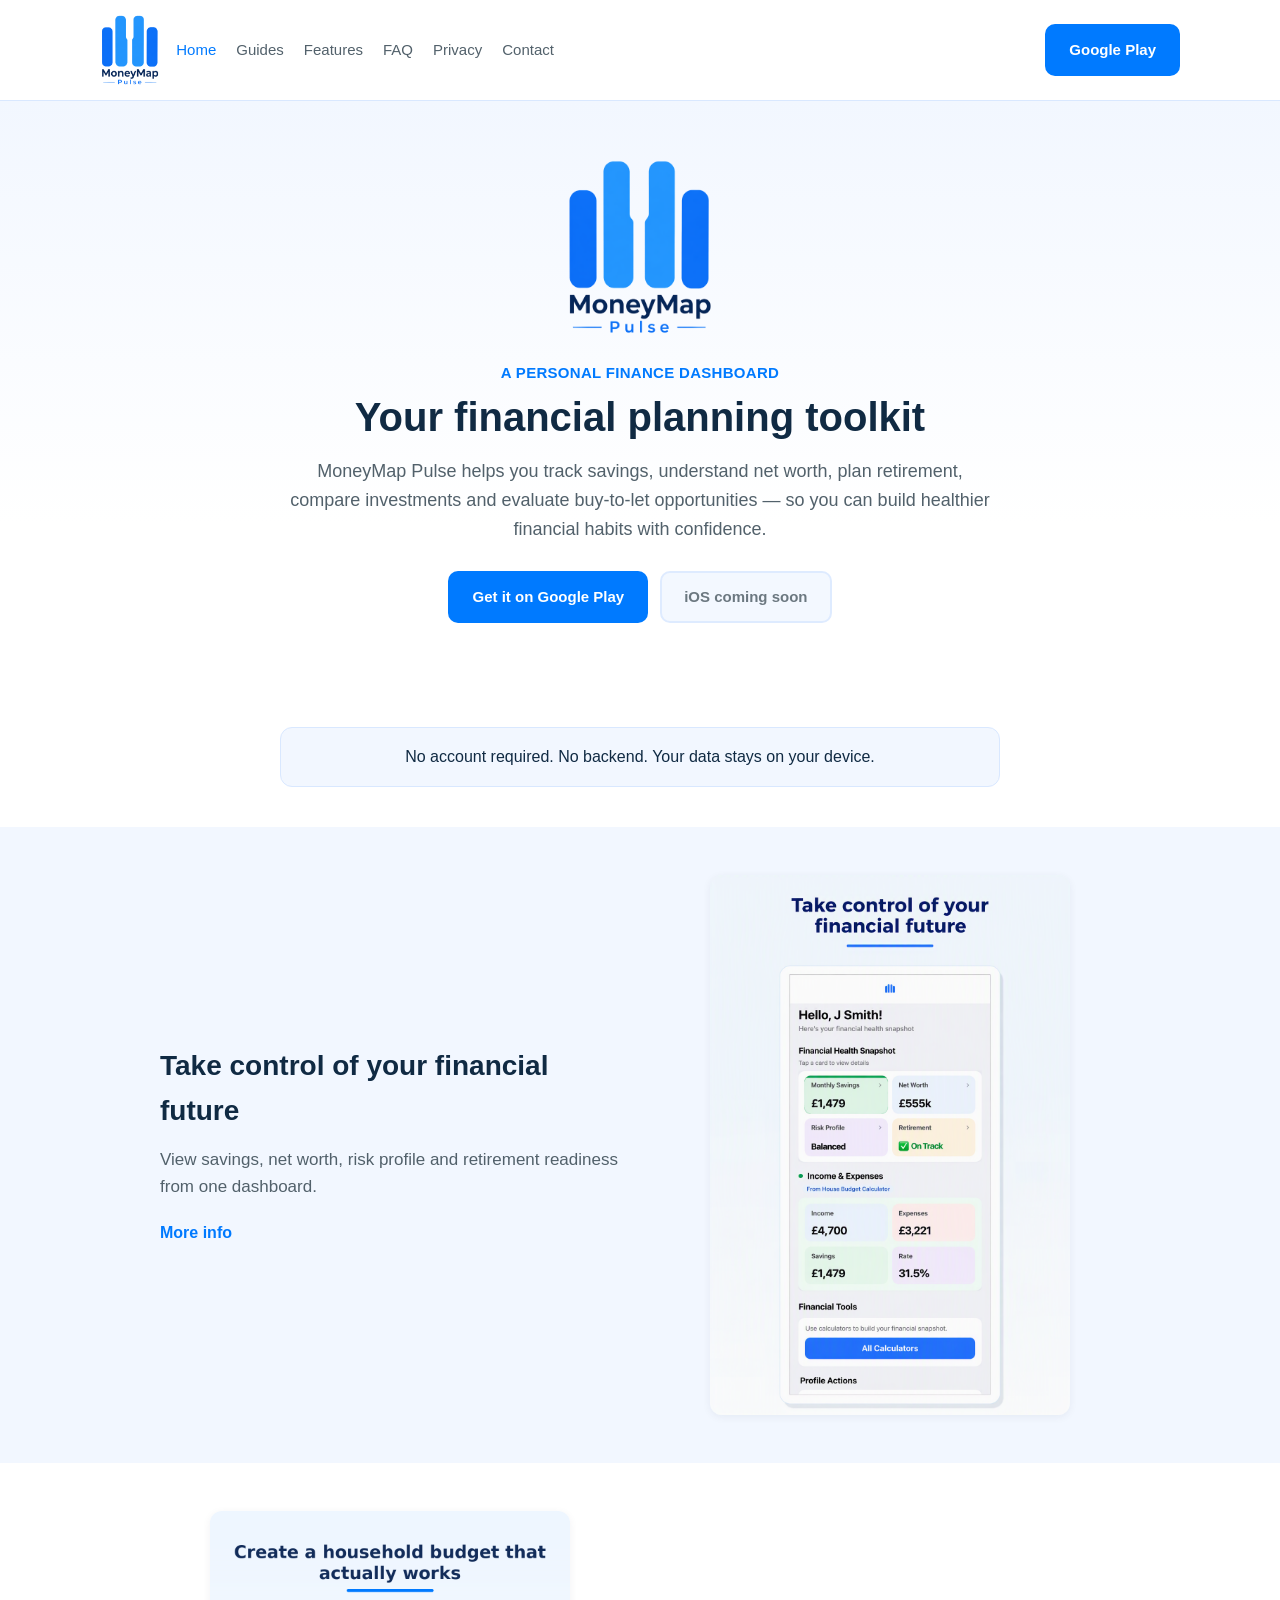
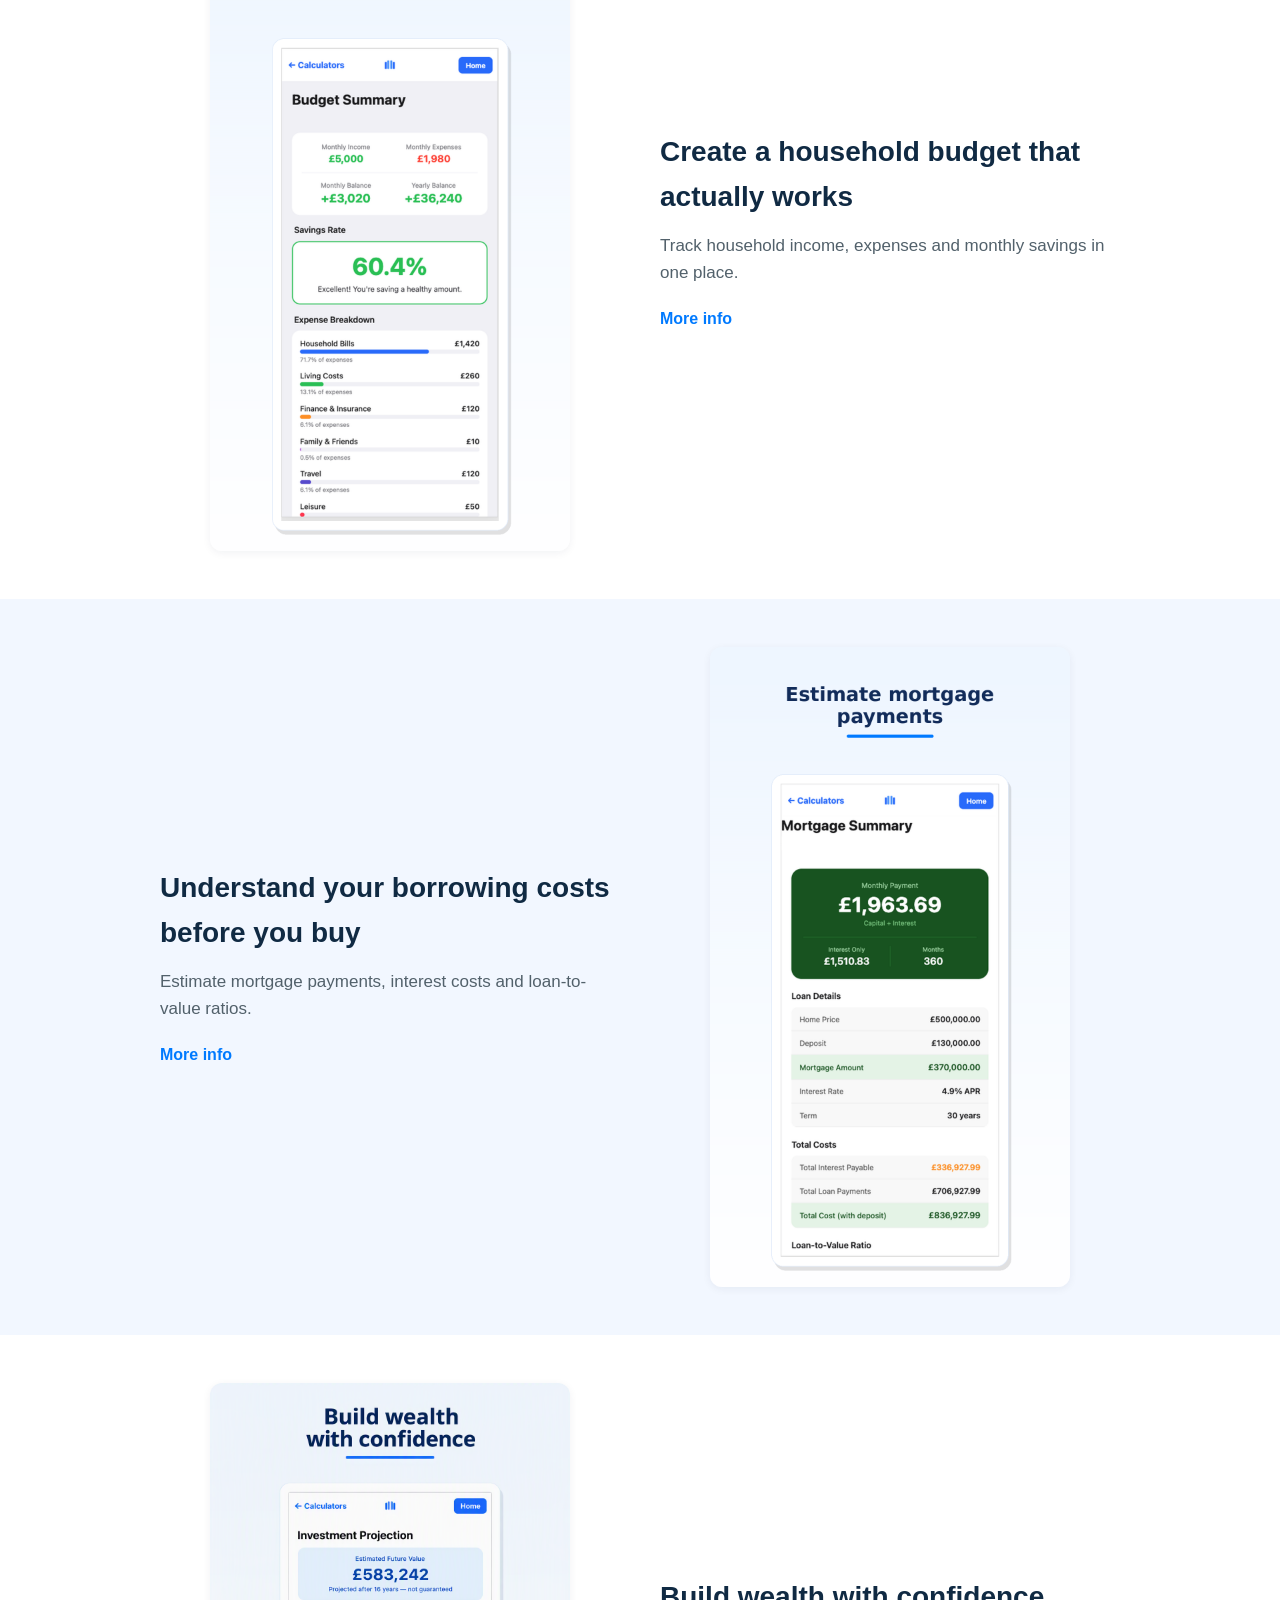
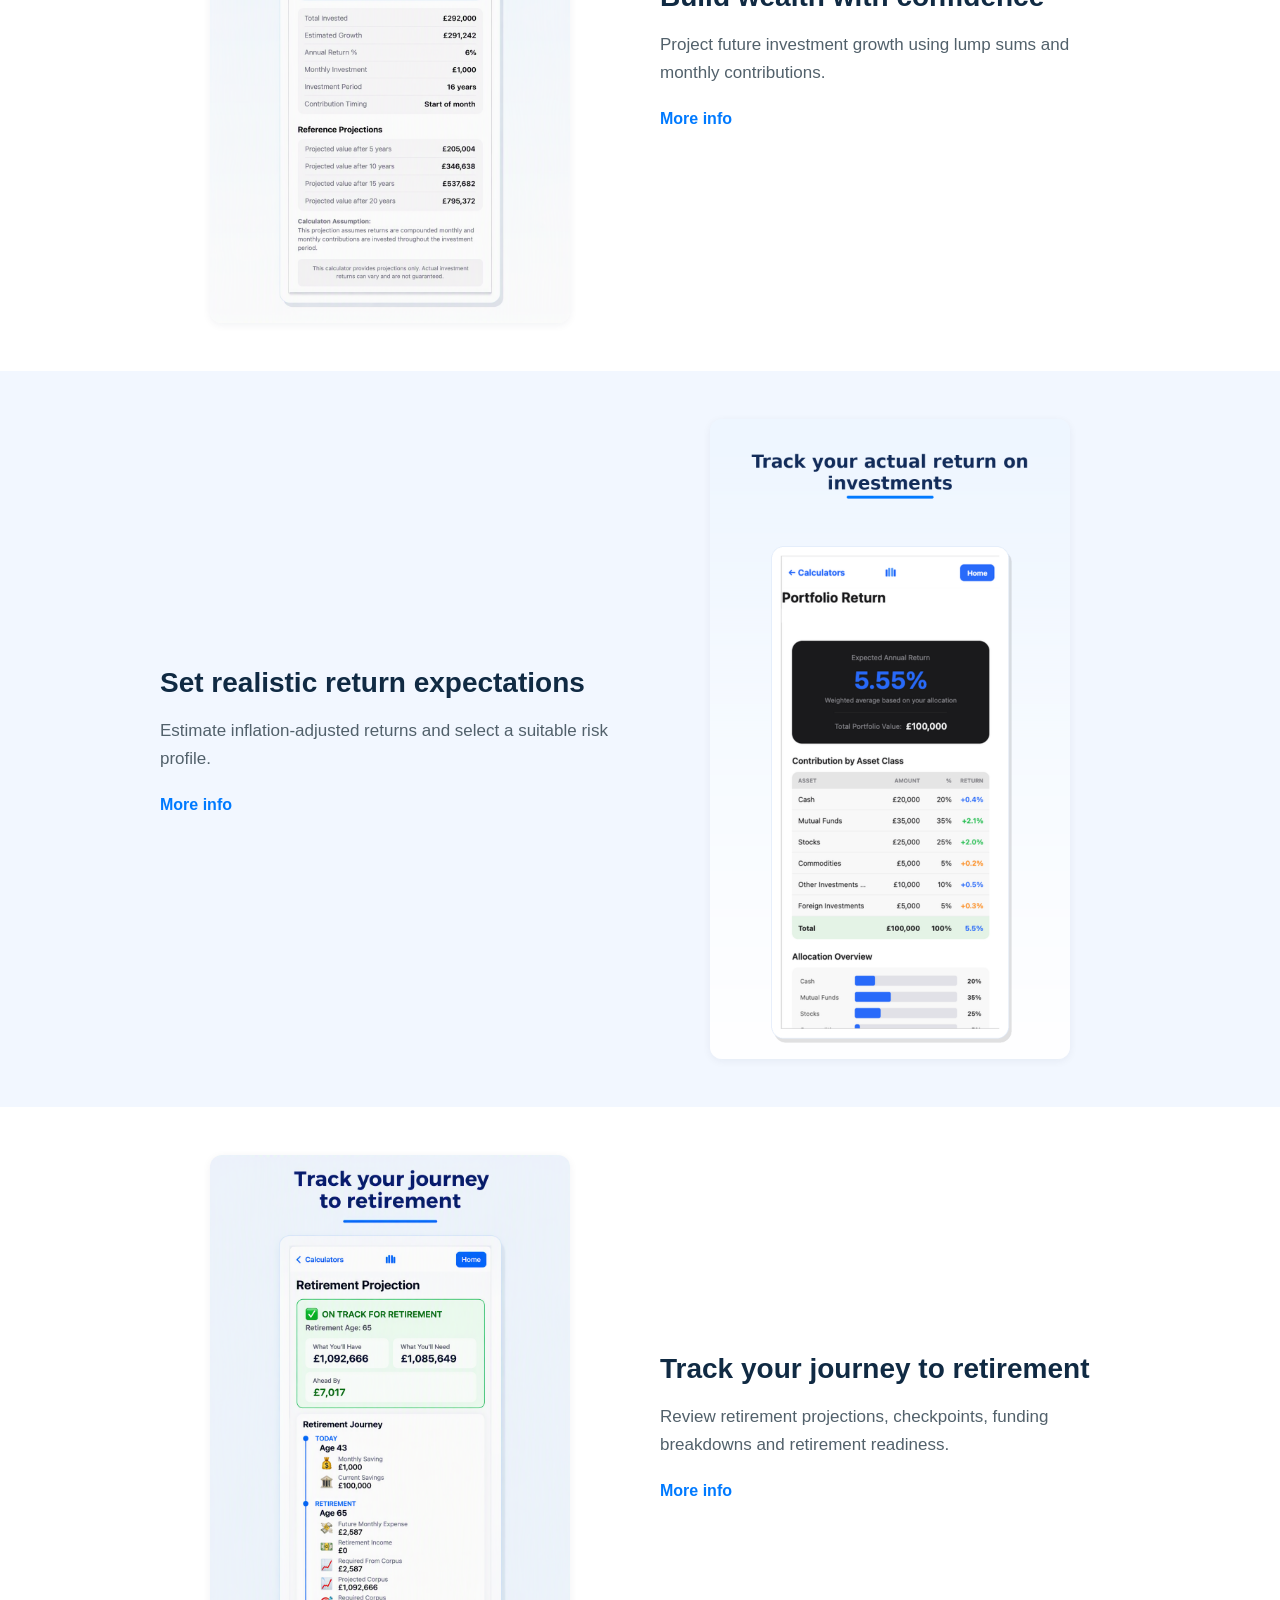
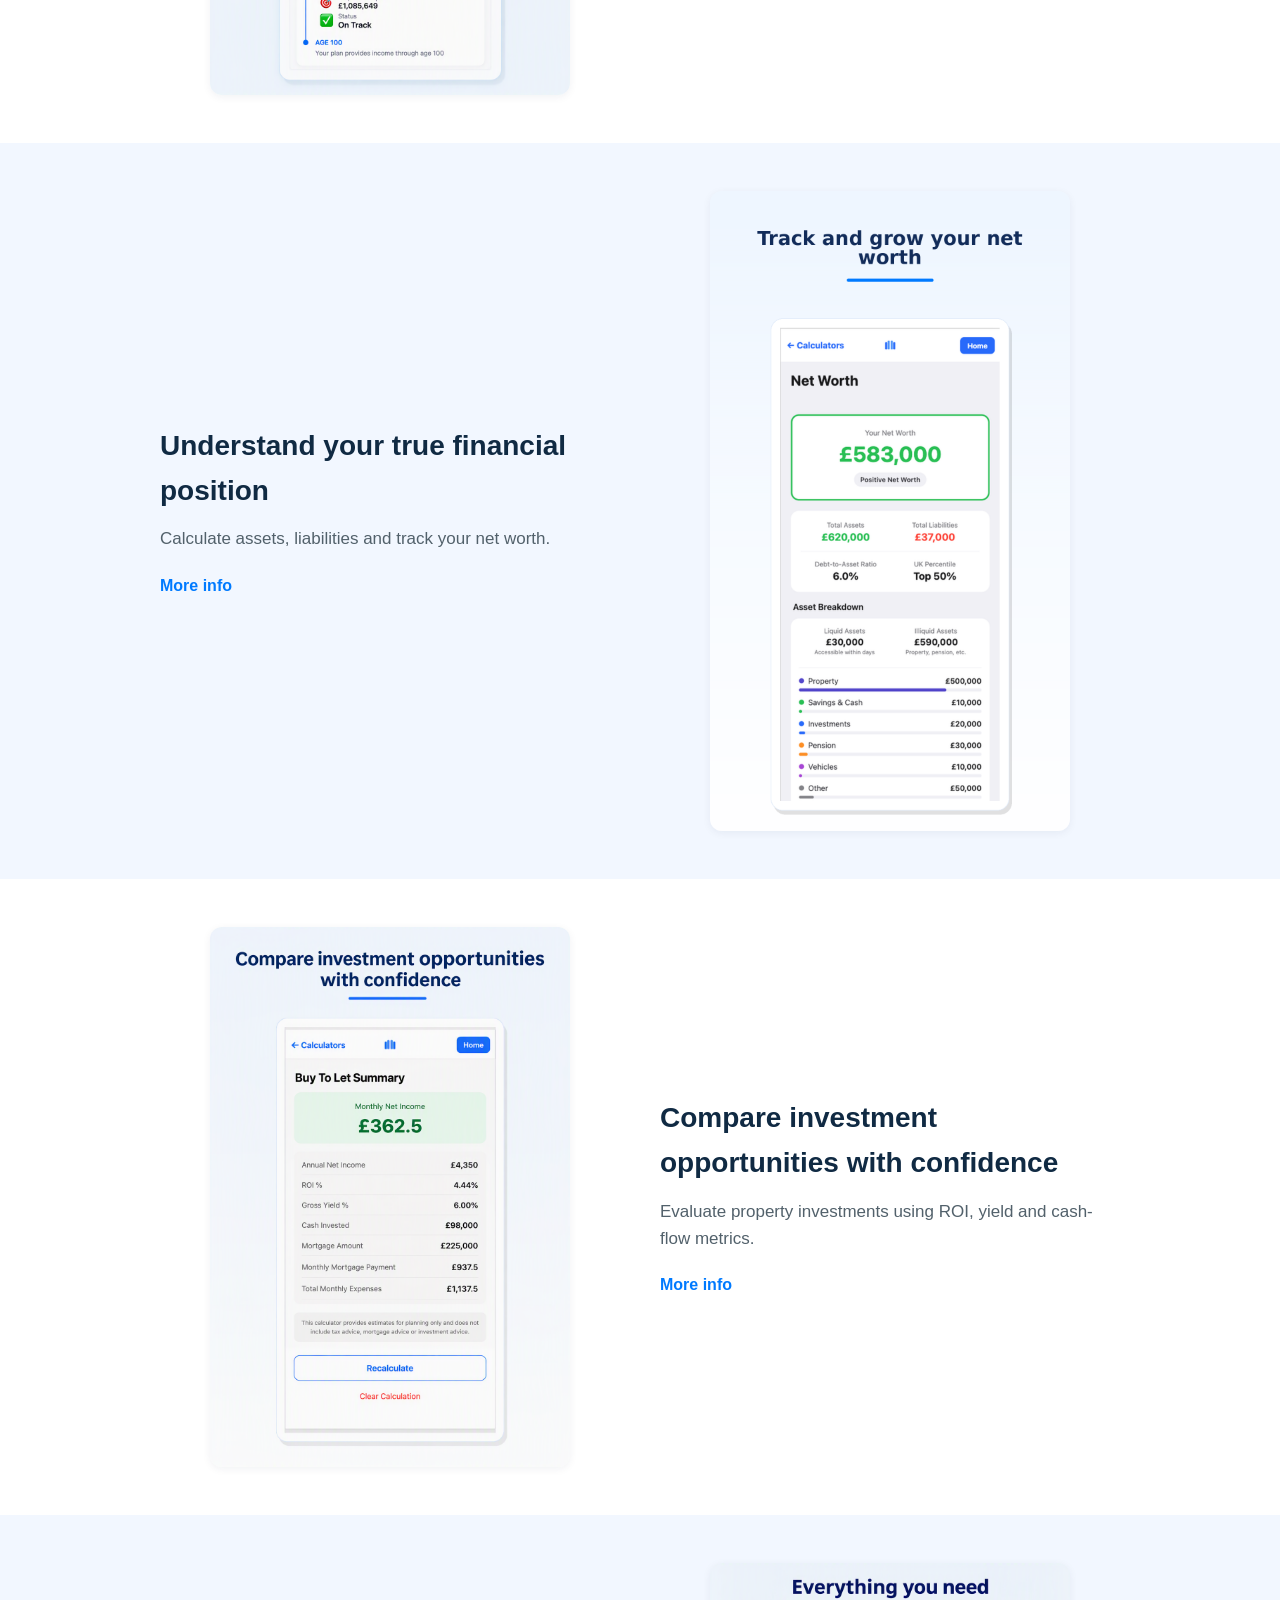
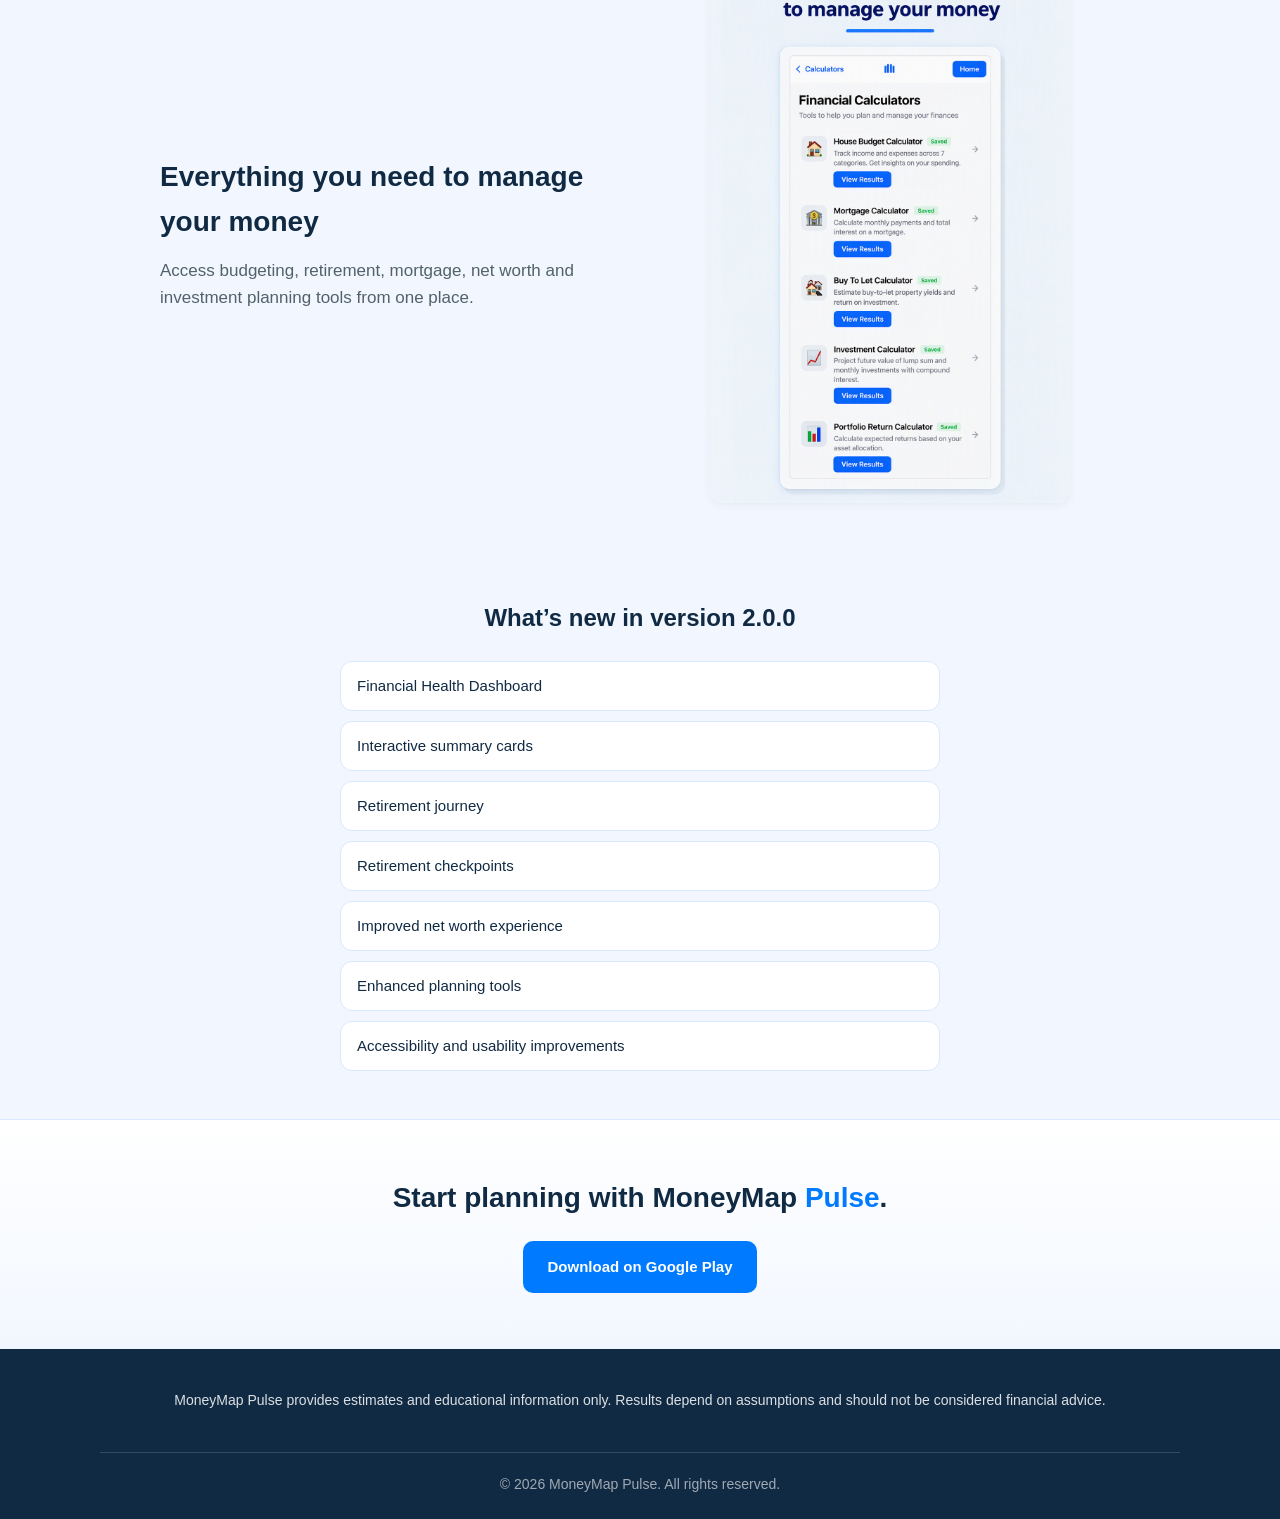
==== commit cdb90346: "Add annotated screenshot visual guides to all calculator pages. Introduce a reusable AnnotatedScreen" ====
--- a/index.html
+++ b/index.html
@@ -195,38 +195,6 @@
         </div>
       </section>
 
-      <section class="section" aria-labelledby="how-to-heading">
-        <div class="container">
-          <h2 id="how-to-heading">How to use MoneyMap Pulse</h2>
-          <p class="section-intro">Follow these simple steps to build your financial picture.</p>
-          <ol class="steps-list">
-            <li class="step-card">
-              <h3>Create your budget</h3>
-              <p>Use the House Budget Calculator to track income, expenses and monthly savings. <a href="house-budget-calculator/">Read the guide</a></p>
-              <p class="step-example"><strong>Example:</strong> Income £4,700 · Expenses £3,221 · Savings £1,479</p>
-            </li>
-            <li class="step-card">
-              <h3>Calculate your net worth</h3>
-              <p>Add your assets and liabilities to understand your current financial position. <a href="net-worth-calculator/">Read the guide</a></p>
-              <p class="step-example"><strong>Example:</strong> Assets £550,000 · Liabilities £250,000 · Net worth £300,000</p>
-            </li>
-            <li class="step-card">
-              <h3>Plan your retirement</h3>
-              <p>Use your savings and investment assumptions to see whether you are on track for retirement. <a href="retirement-calculator/">Read the guide</a></p>
-              <p class="step-example"><strong>Example:</strong> Projected pension fund £1,092,666 · Required fund £1,085,649 · Status: On track</p>
-            </li>
-            <li class="step-card">
-              <h3>Explore investments</h3>
-              <p>Use Investment and Buy To Let calculators to compare opportunities and understand future growth. <a href="investment-calculator/">Investment guide</a> · <a href="buy-to-let-calculator/">Buy to let guide</a></p>
-            </li>
-            <li class="step-card">
-              <h3>Monitor everything from the Financial Health Dashboard</h3>
-              <p>Track your financial progress from one place. <a href="financial-health-snapshot/">Read the guide</a></p>
-            </li>
-          </ol>
-        </div>
-      </section>
-
       <section class="section section-alt" aria-labelledby="whats-new-heading">
         <div class="container whats-new">
           <h2 id="whats-new-heading">What&rsquo;s new in version 2.0.0</h2>
--- a/css/styles.css
+++ b/css/styles.css
@@ -610,6 +610,159 @@
   padding: 40px 0 8px;
 }
 
+/* Annotated screenshot visual guide */
+.annotated-shot {
+  padding: 32px 0;
+  border-bottom: 1px solid var(--border);
+}
+
+.annotated-shot__title {
+  font-size: 1.25rem;
+  margin: 0 0 20px;
+  text-align: center;
+  color: var(--brand-navy);
+}
+
+.annotated-shot__stage {
+  position: relative;
+  max-width: 400px;
+  margin: 0 auto 28px;
+}
+
+.annotated-shot__img {
+  width: 100%;
+  height: auto;
+  display: block;
+  border-radius: var(--radius);
+  box-shadow: var(--shadow);
+}
+
+.annotated-shot__marker {
+  position: absolute;
+  transform: translate(-50%, -50%);
+  z-index: 2;
+  pointer-events: none;
+}
+
+.annotated-shot__marker-inner {
+  display: flex;
+  align-items: center;
+  justify-content: center;
+  width: 2rem;
+  height: 2rem;
+  border-radius: 50%;
+  background: var(--primary);
+  color: var(--white);
+  font-size: 0.875rem;
+  font-weight: 700;
+  box-shadow: 0 2px 8px rgba(0, 122, 255, 0.35);
+  border: 2px solid var(--white);
+}
+
+.annotated-callouts {
+  display: grid;
+  gap: 14px;
+  max-width: 720px;
+  margin: 0 auto;
+}
+
+@media (min-width: 768px) {
+  .annotated-callouts {
+    grid-template-columns: repeat(2, 1fr);
+  }
+
+  .annotated-callouts--single-col {
+    grid-template-columns: 1fr;
+  }
+}
+
+.annotated-callout {
+  display: flex;
+  gap: 14px;
+  align-items: flex-start;
+  padding: 16px 18px;
+  background: var(--white);
+  border: 1px solid var(--border);
+  border-radius: var(--radius);
+  box-shadow: var(--shadow);
+}
+
+.section-alt .annotated-callout {
+  background: var(--white);
+}
+
+.annotated-callout__num {
+  flex-shrink: 0;
+  display: flex;
+  align-items: center;
+  justify-content: center;
+  width: 2rem;
+  height: 2rem;
+  border-radius: 50%;
+  background: var(--bg-light);
+  color: var(--primary);
+  font-weight: 700;
+  font-size: 0.875rem;
+  border: 1px solid var(--border);
+}
+
+.annotated-callout h3 {
+  margin: 0 0 6px;
+  font-size: 1rem;
+  color: var(--text-dark);
+}
+
+.annotated-callout p {
+  margin: 0;
+  font-size: 0.9375rem;
+  color: var(--text-secondary);
+  line-height: 1.5;
+}
+
+.annotated-callout__example {
+  margin-top: 8px !important;
+  font-size: 0.875rem !important;
+  color: var(--text-dark) !important;
+}
+
+.guide-flow {
+  display: flex;
+  flex-direction: column;
+  align-items: center;
+  gap: 8px;
+  margin: 28px auto 0;
+  max-width: 280px;
+  padding: 20px;
+  background: var(--bg-light);
+  border: 1px solid var(--border);
+  border-radius: var(--radius);
+}
+
+.guide-flow__step {
+  width: 100%;
+  text-align: center;
+  padding: 10px 14px;
+  background: var(--white);
+  border: 1px solid var(--border);
+  border-radius: 8px;
+  font-weight: 600;
+  font-size: 0.9375rem;
+  color: var(--text-dark);
+  text-decoration: none;
+}
+
+.guide-flow__step:hover {
+  border-color: var(--primary-light);
+  color: var(--primary);
+  text-decoration: none;
+}
+
+.guide-flow__arrow {
+  color: var(--primary);
+  font-size: 1.25rem;
+  line-height: 1;
+}
+
 .showcase-media {
   margin: 0;
   max-width: 360px;
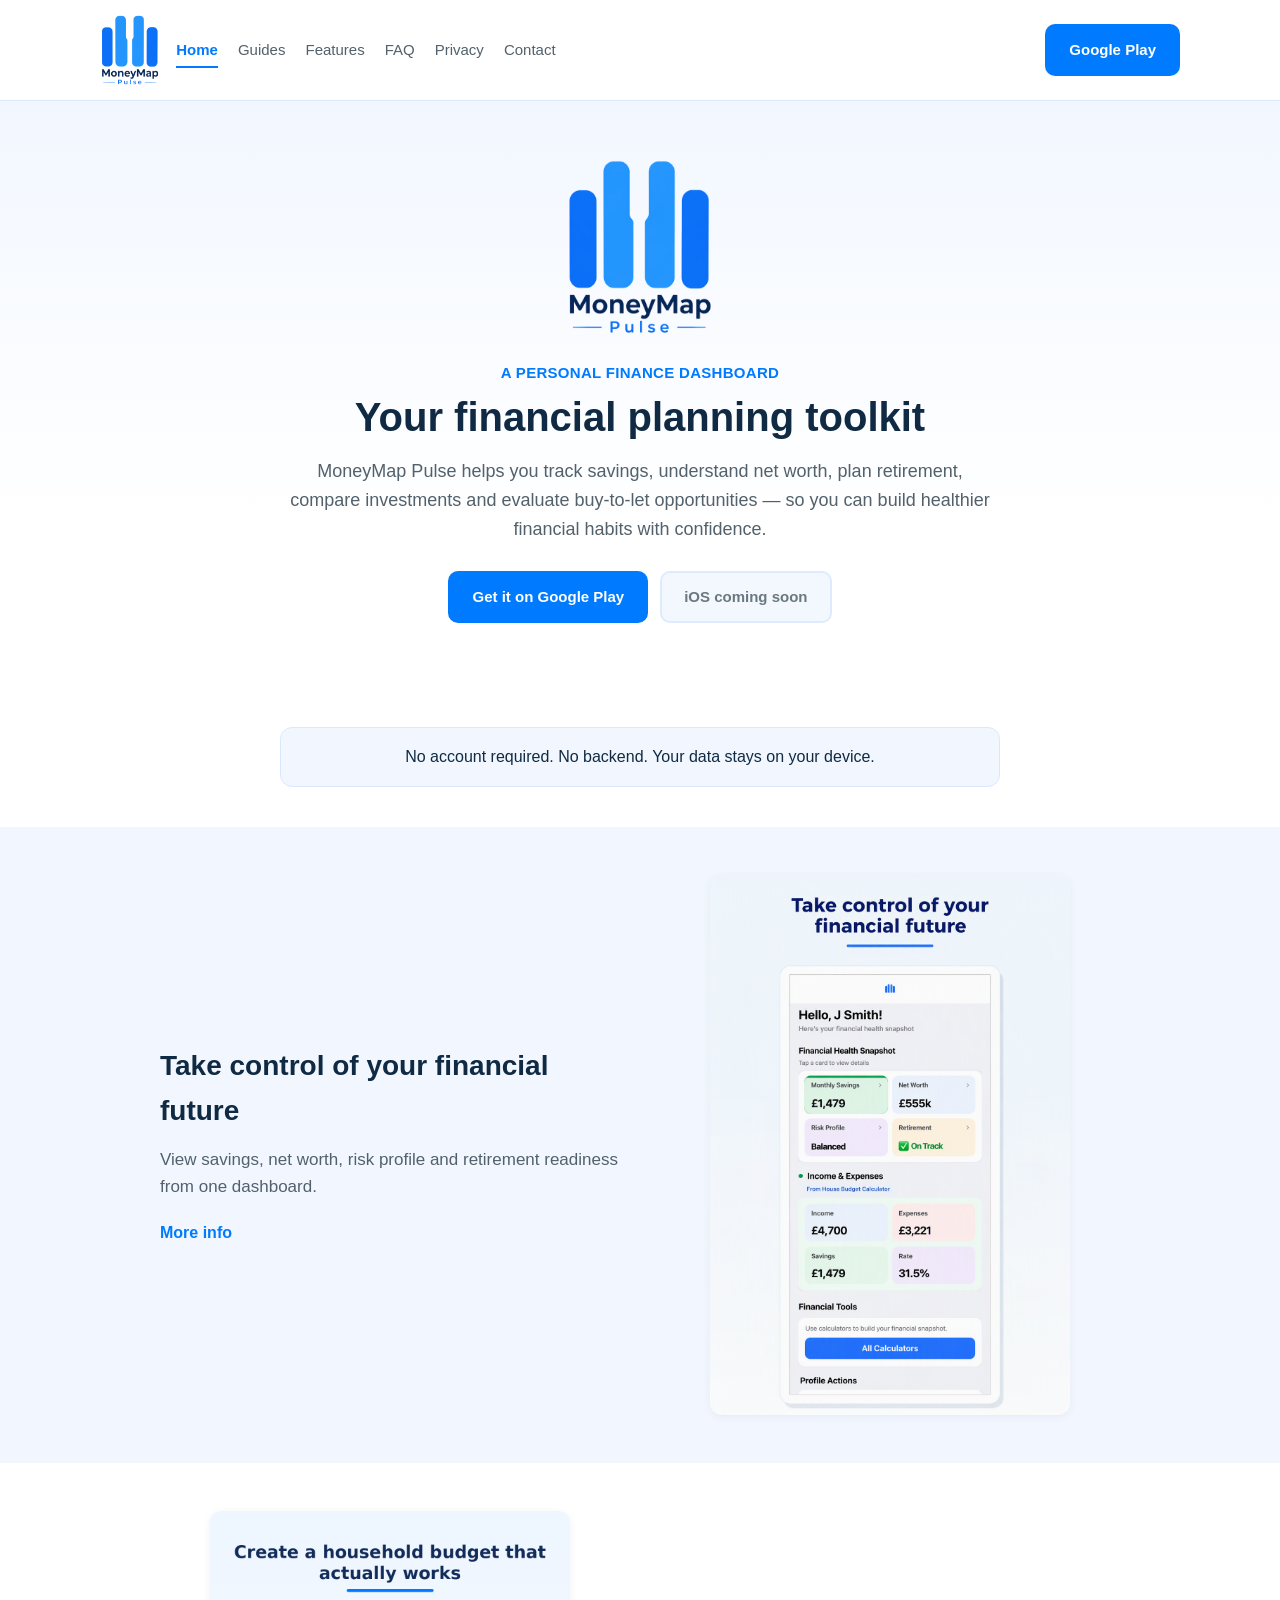
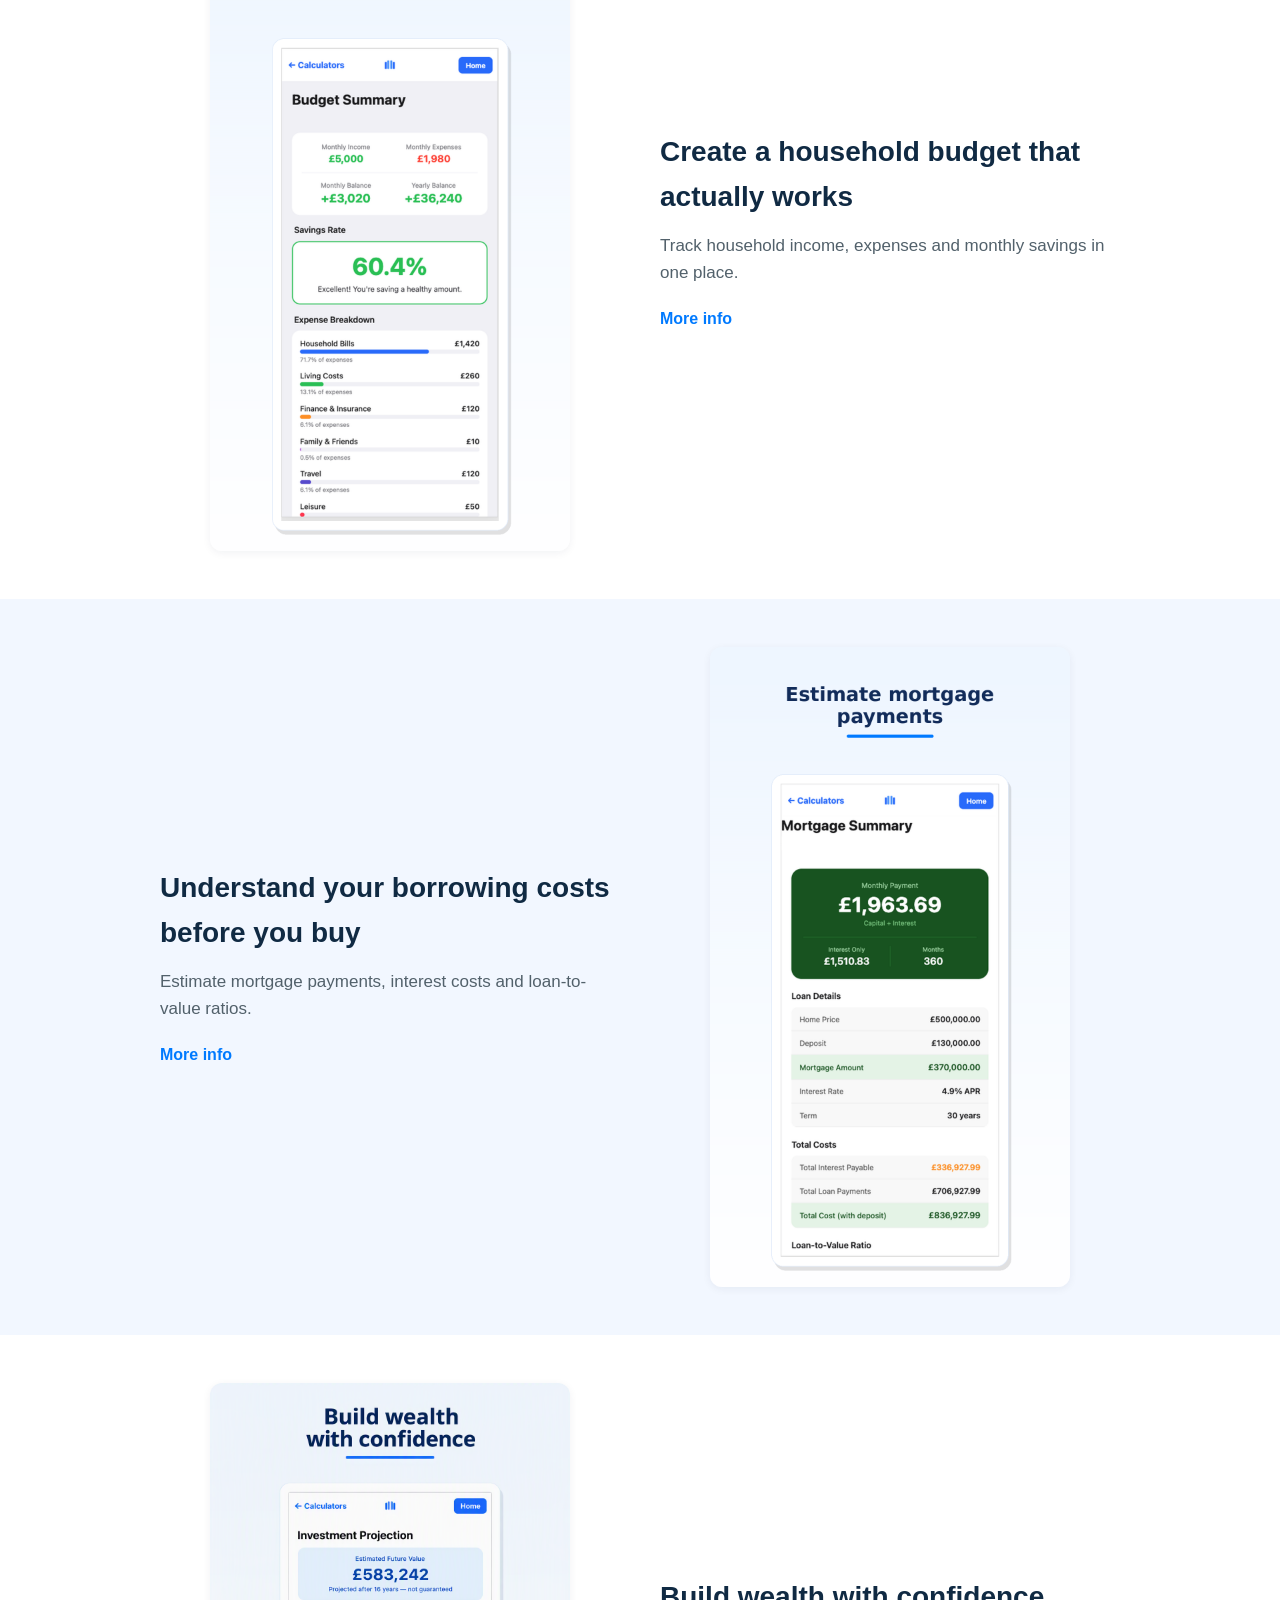
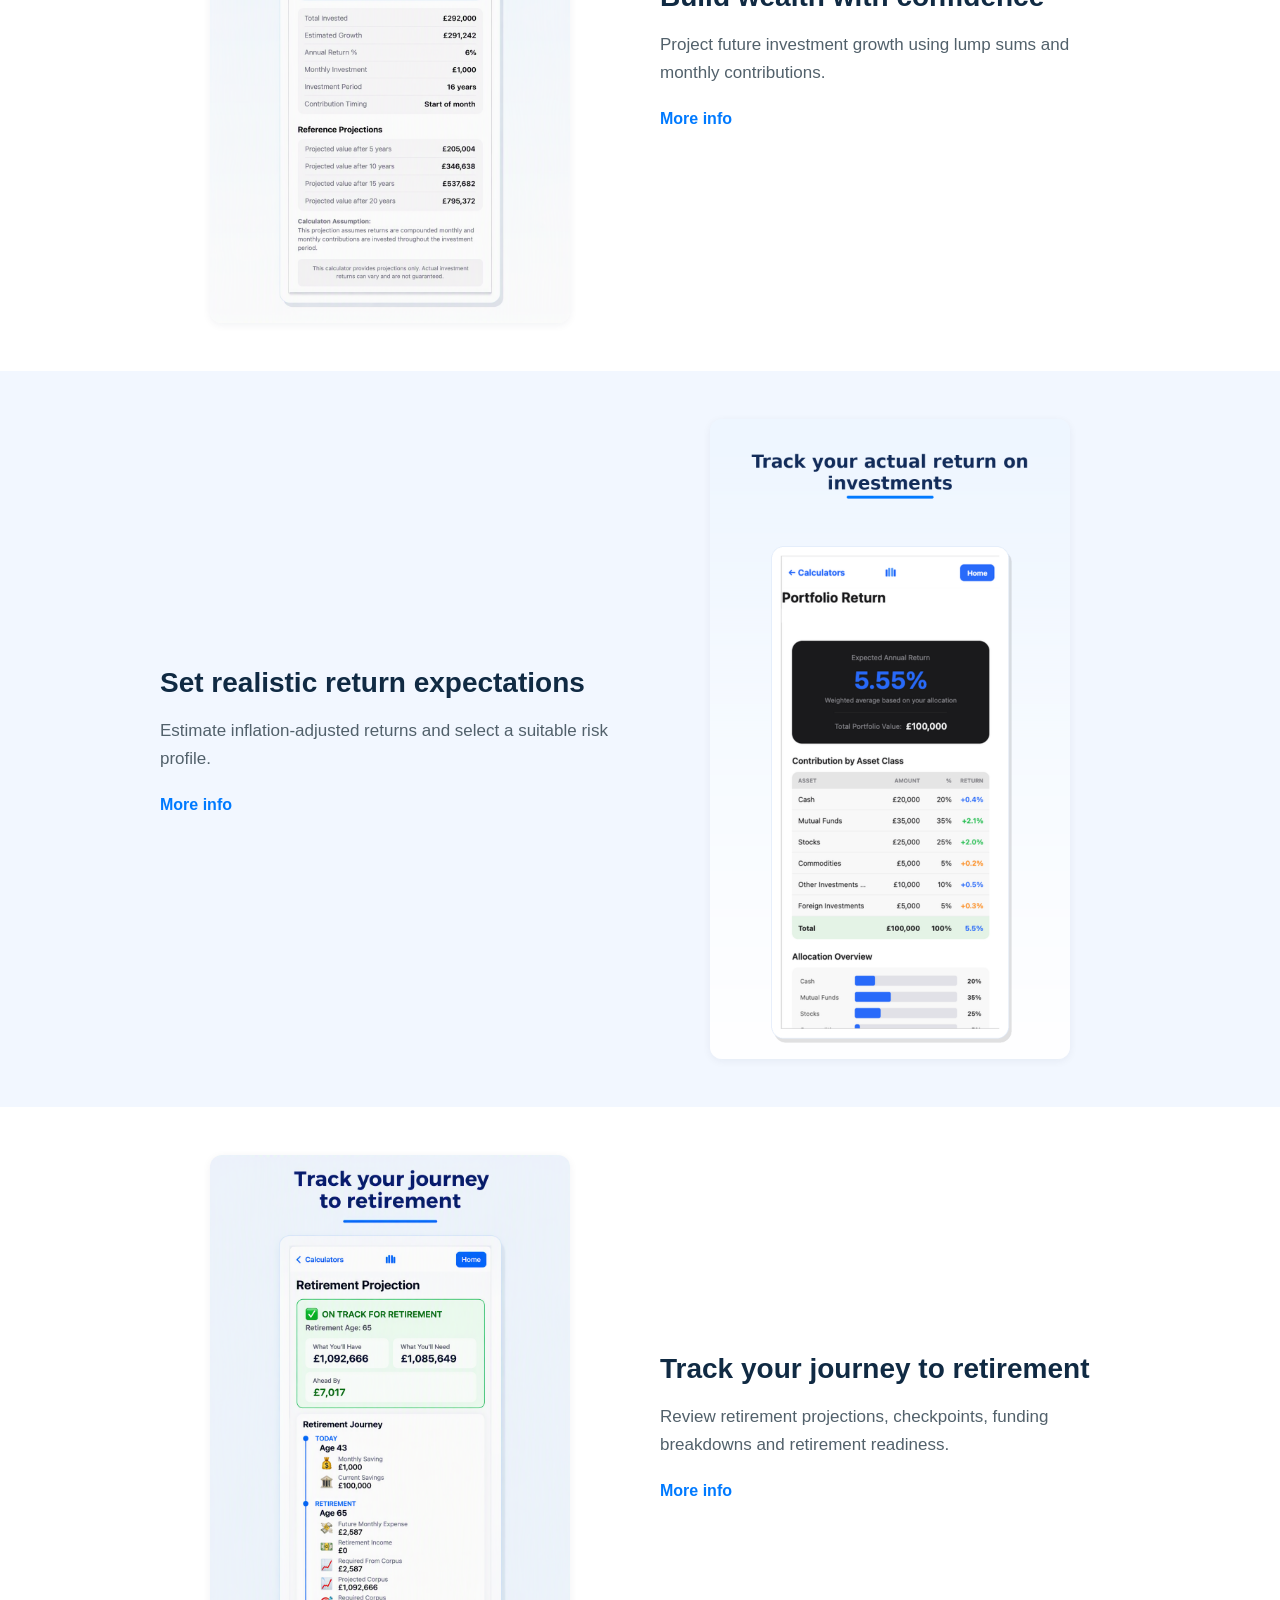
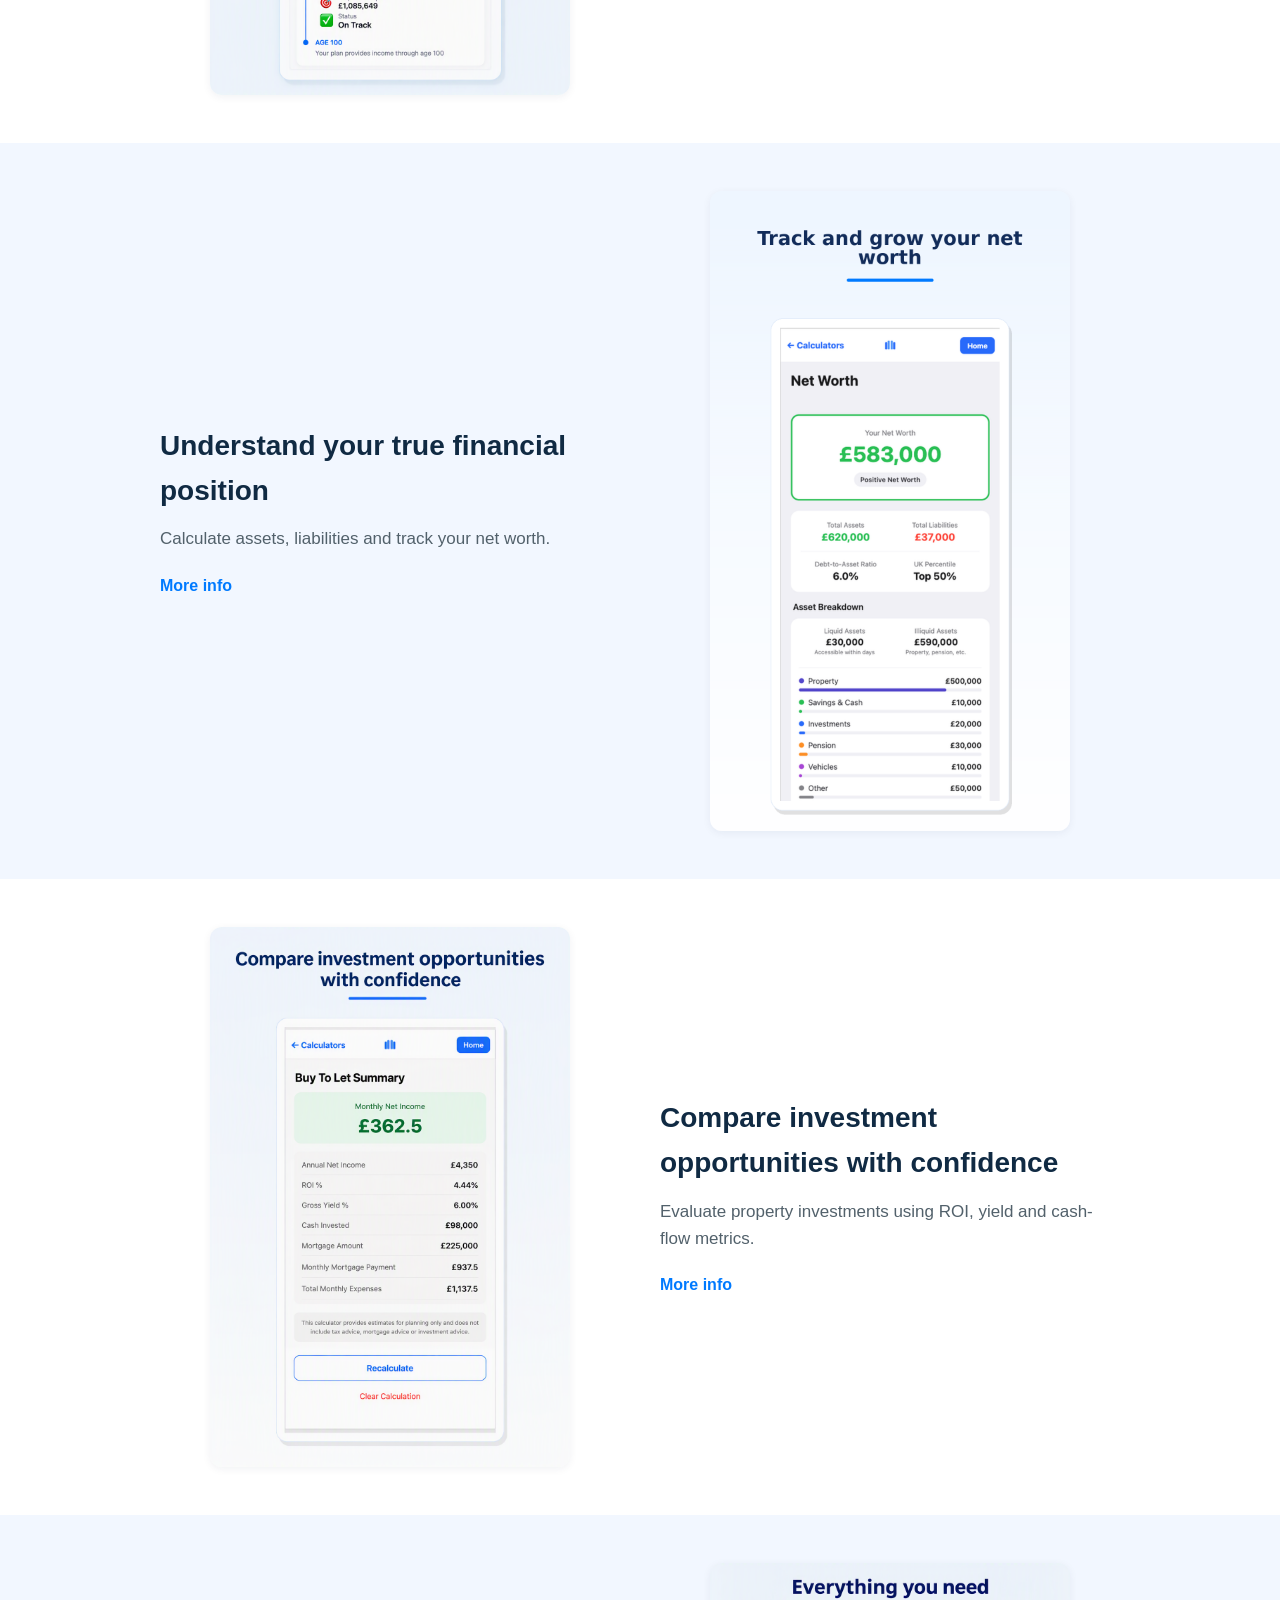
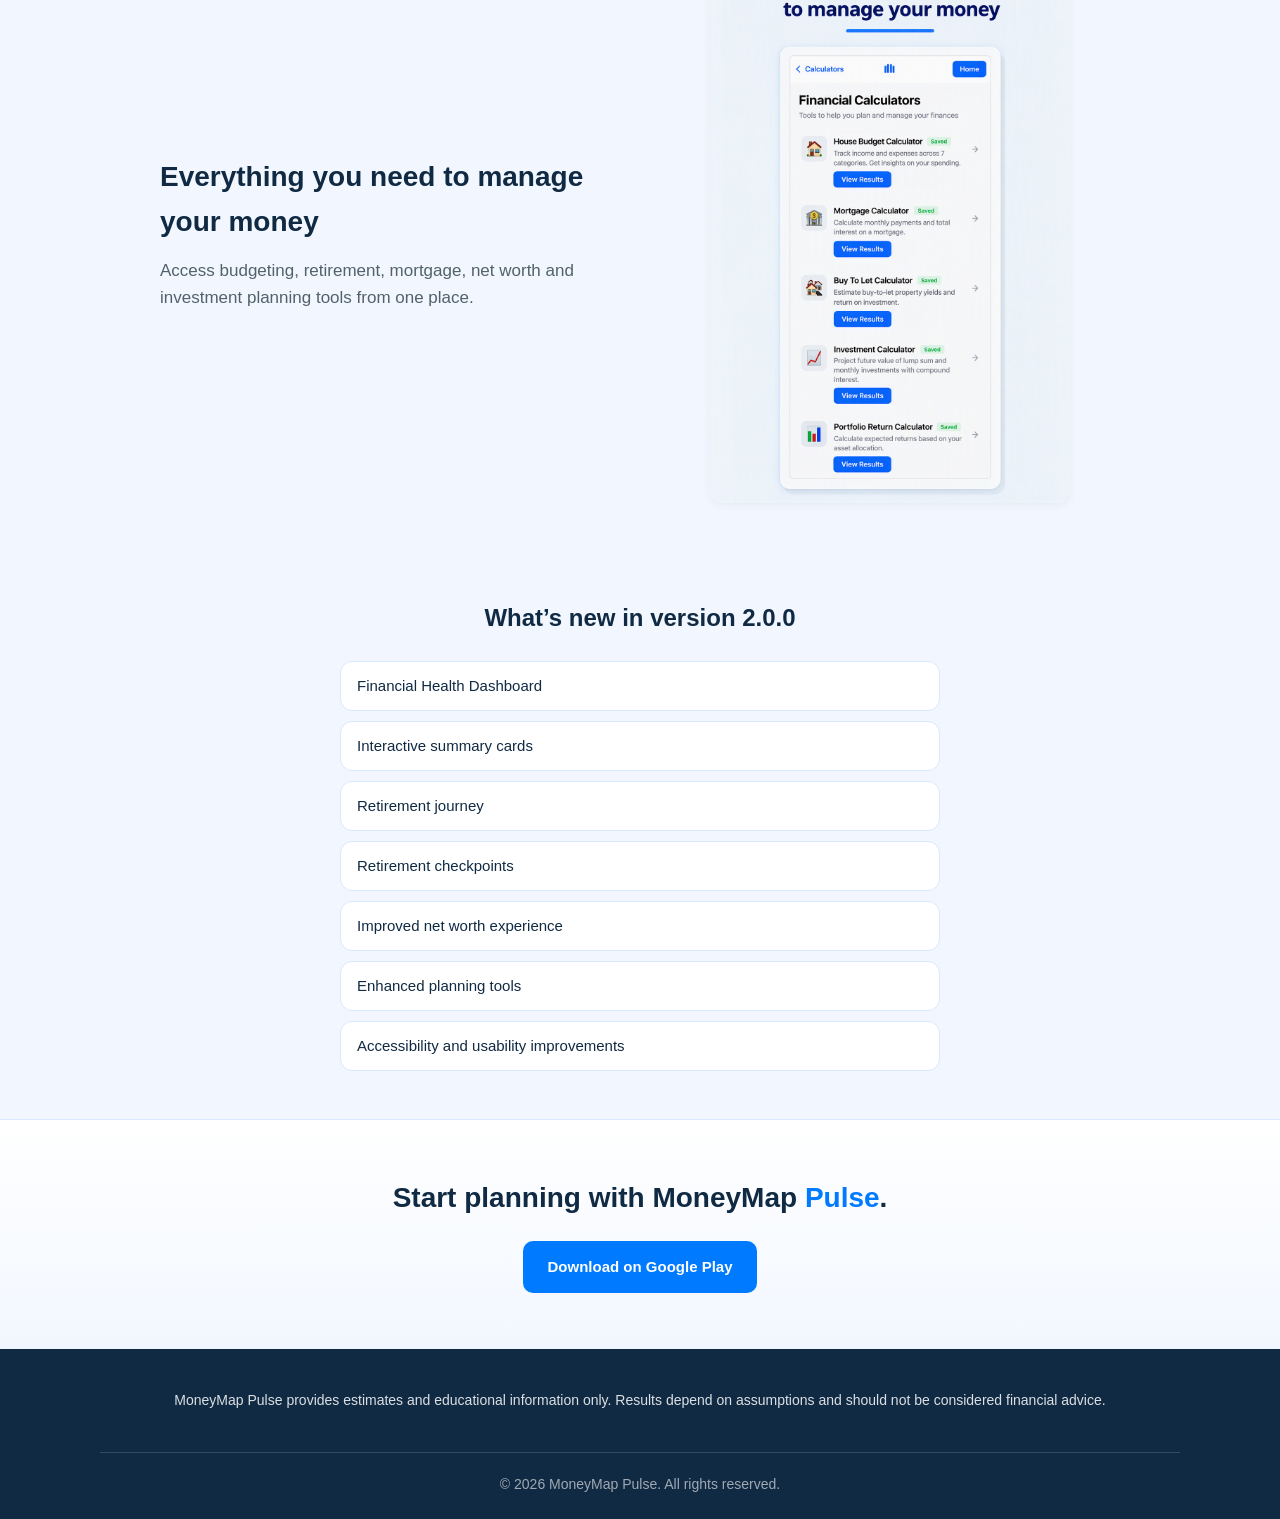
==== commit 00b9dea3: "Improve mobile navigation with accessible hamburger menu Co-authored-by: Cursor <cursoragent@cursor." ====
--- a/index.html
+++ b/index.html
@@ -19,20 +19,26 @@
     <a href="#main" class="skip-link">Skip to main content</a>
 
     <header class="site-header">
-      <div class="container">
+      <div class="container site-header__inner">
         <a href="index.html" class="brand" aria-label="MoneyMap Pulse home">
           <img src="assets/logo/moneymap-pulse-logo-transparent-trimmed.png" alt="MoneyMap Pulse" class="brand-logo" width="180" height="72">
         </a>
-        <nav class="nav" aria-label="Main navigation">
-          <a href="index.html" aria-current="page">Home</a>
-          <a href="guides.html">Guides</a>
-          <a href="features.html">Features</a>
-          <a href="faq.html">FAQ</a>
-          <a href="privacy.html">Privacy</a>
-          <a href="contact.html">Contact</a>
-        </nav>
-        <div class="header-cta">
-          <a href="https://play.google.com/store/apps/details?id=com.jimilpatel.jpfinancelab" class="button button-primary" rel="noopener noreferrer">Google Play</a>
+        <button type="button" class="nav-toggle" aria-expanded="false" aria-controls="site-navigation" aria-label="Open navigation menu">
+          <span class="nav-toggle__icon nav-toggle__icon--open" aria-hidden="true">☰</span>
+          <span class="nav-toggle__icon nav-toggle__icon--close" aria-hidden="true">✕</span>
+        </button>
+        <div class="site-header__menu" id="site-navigation">
+          <nav class="nav" aria-label="Main navigation">
+            <a href="index.html" aria-current="page">Home</a>
+            <a href="guides.html">Guides</a>
+            <a href="features.html">Features</a>
+            <a href="faq.html">FAQ</a>
+            <a href="privacy.html">Privacy</a>
+            <a href="contact.html">Contact</a>
+          </nav>
+          <div class="header-cta">
+            <a href="https://play.google.com/store/apps/details?id=com.jimilpatel.jpfinancelab" class="button button-primary" rel="noopener noreferrer">Google Play</a>
+          </div>
         </div>
       </div>
     </header>
--- a/css/styles.css
+++ b/css/styles.css
@@ -86,7 +86,7 @@
   z-index: 100;
 }
 
-.site-header .container {
+.site-header__inner {
   display: flex;
   flex-wrap: wrap;
   align-items: center;
@@ -96,6 +96,56 @@
   padding-bottom: 14px;
 }
 
+.nav-toggle {
+  display: none;
+  align-items: center;
+  justify-content: center;
+  min-width: 48px;
+  min-height: 48px;
+  padding: 0;
+  margin: 0;
+  border: 1px solid var(--border);
+  border-radius: 10px;
+  background: var(--white);
+  color: var(--brand-navy);
+  font-size: 1.375rem;
+  line-height: 1;
+  cursor: pointer;
+  flex-shrink: 0;
+  transition: background 0.15s ease, border-color 0.15s ease;
+}
+
+.nav-toggle:hover {
+  background: var(--bg-light);
+}
+
+.nav-toggle:focus-visible {
+  outline: 2px solid var(--primary);
+  outline-offset: 2px;
+}
+
+.nav-toggle__icon--close {
+  display: none;
+}
+
+.site-header.is-nav-open .nav-toggle__icon--open {
+  display: none;
+}
+
+.site-header.is-nav-open .nav-toggle__icon--close {
+  display: inline;
+}
+
+.site-header__menu {
+  display: flex;
+  flex-wrap: wrap;
+  align-items: center;
+  justify-content: flex-end;
+  gap: 8px 20px;
+  flex: 1;
+  min-width: 0;
+}
+
 .brand {
   display: flex;
   align-items: center;
@@ -153,6 +203,11 @@
 .nav a[aria-current="page"] {
   color: var(--primary);
   text-decoration: none;
+}
+
+.nav a[aria-current="page"] {
+  font-weight: 600;
+  box-shadow: inset 0 -2px 0 var(--primary);
 }
 
 .header-cta {
@@ -623,10 +678,60 @@
   color: var(--brand-navy);
 }
 
+.interactive-tour__container {
+  max-width: 1180px;
+}
+
 .annotated-shot__stage {
   position: relative;
   max-width: 400px;
-  margin: 0 auto 28px;
+  margin: 0 auto;
+}
+
+.interactive-tour__visual {
+  display: flex;
+  flex-direction: column;
+  gap: 12px;
+  width: 100%;
+}
+
+.annotated-shot__spotlights {
+  position: absolute;
+  inset: 0;
+  pointer-events: none;
+  z-index: 1;
+}
+
+/* Marker-driven soft glow — no borders or wireframe boxes */
+.annotated-shot__spotlight {
+  position: absolute;
+  width: var(--spot-w, 20%);
+  height: var(--spot-h, 5%);
+  transform: translate(-50%, -50%);
+  border: none;
+  border-radius: 50%;
+  background: radial-gradient(
+    ellipse 85% 75% at 50% 50%,
+    rgba(0, 122, 255, 0.16) 0%,
+    rgba(0, 122, 255, 0.07) 42%,
+    transparent 72%
+  );
+  box-shadow: 0 2px 20px rgba(0, 122, 255, 0.12);
+  opacity: 0;
+  transition: opacity 0.32s ease, transform 0.32s ease;
+}
+
+.annotated-shot__spotlight.is-active {
+  opacity: 1;
+  transform: translate(-50%, -50%) scale(1);
+}
+
+.annotated-shot__stage:has(.annotated-shot__spotlight.is-active) .annotated-shot__img {
+  transition: filter 0.32s ease;
+}
+
+.annotated-shot__stage:has(.annotated-shot__spotlight.is-active) .annotated-shot__img {
+  filter: saturate(1.02);
 }
 
 .annotated-shot__img {
@@ -640,8 +745,24 @@
 .annotated-shot__marker {
   position: absolute;
   transform: translate(-50%, -50%);
-  z-index: 2;
-  pointer-events: none;
+  z-index: 3;
+  margin: 0;
+  padding: 0;
+  border: none;
+  background: transparent;
+  cursor: pointer;
+  line-height: 1;
+  min-width: 48px;
+  min-height: 48px;
+  display: flex;
+  align-items: center;
+  justify-content: center;
+}
+
+.annotated-shot__marker:focus-visible {
+  outline: 2px solid var(--primary);
+  outline-offset: 4px;
+  border-radius: 50%;
 }
 
 .annotated-shot__marker-inner {
@@ -657,72 +778,366 @@
   font-weight: 700;
   box-shadow: 0 2px 8px rgba(0, 122, 255, 0.35);
   border: 2px solid var(--white);
-}
-
-.annotated-callouts {
-  display: grid;
-  gap: 14px;
-  max-width: 720px;
+  transition: transform 0.15s ease, background 0.15s ease, box-shadow 0.15s ease;
+}
+
+.annotated-shot__marker.is-active .annotated-shot__marker-inner {
+  background: #0066d6;
+  transform: scale(1.08);
+  box-shadow: 0 3px 12px rgba(0, 102, 214, 0.4);
+  animation: tour-marker-pulse 2.8s ease-in-out infinite;
+}
+
+@keyframes tour-marker-pulse {
+  0%,
+  100% {
+    box-shadow: 0 3px 12px rgba(0, 102, 214, 0.4);
+  }
+  50% {
+    box-shadow: 0 4px 14px rgba(0, 102, 214, 0.5), 0 0 0 4px rgba(0, 122, 255, 0.1);
+  }
+}
+
+.interactive-tour__marker-rail {
+  display: flex;
+  justify-content: center;
+  flex-wrap: wrap;
+  gap: 10px;
+  padding: 4px 0 2px;
+}
+
+.interactive-tour__rail-btn {
+  min-width: 48px;
+  min-height: 48px;
+  padding: 0;
+  border: 2px solid var(--border);
+  border-radius: 50%;
+  background: var(--white);
+  cursor: pointer;
+  display: inline-flex;
+  align-items: center;
+  justify-content: center;
+  box-shadow: var(--shadow);
+  transition: border-color 0.15s ease, transform 0.15s ease, box-shadow 0.15s ease;
+}
+
+.interactive-tour__rail-btn:focus-visible {
+  outline: 2px solid var(--primary);
+  outline-offset: 3px;
+}
+
+.interactive-tour__rail-num {
+  font-weight: 700;
+  font-size: 0.9375rem;
+  color: var(--primary);
+}
+
+.interactive-tour__rail-btn.is-active {
+  border-color: #0066d6;
+  background: var(--bg-light);
+  transform: scale(1.06);
+  box-shadow: 0 4px 14px rgba(0, 102, 214, 0.35), 0 0 0 4px rgba(0, 122, 255, 0.14);
+}
+
+.interactive-tour__rail-btn.is-active .interactive-tour__rail-num {
+  color: #0066d6;
+}
+
+.interactive-tour__layout {
+  display: flex;
+  flex-direction: column;
+  gap: 16px;
   margin: 0 auto;
 }
 
+.interactive-tour__visual {
+  order: 1;
+}
+
+.interactive-tour__panel-column {
+  order: 2;
+  width: 100%;
+}
+
+.interactive-tour__marker-rail {
+  order: 3;
+}
+
+.interactive-tour__swipe-hint {
+  margin: 12px 0 0;
+  font-size: 0.75rem;
+  color: var(--text-secondary);
+  text-align: center;
+}
+
+.interactive-tour__hint--desktop {
+  display: none;
+}
+
+.interactive-tour__nav {
+  display: none;
+}
+
 @media (min-width: 768px) {
-  .annotated-callouts {
-    grid-template-columns: repeat(2, 1fr);
-  }
-
-  .annotated-callouts--single-col {
-    grid-template-columns: 1fr;
-  }
-}
-
-.annotated-callout {
-  display: flex;
-  gap: 14px;
-  align-items: flex-start;
-  padding: 16px 18px;
-  background: var(--white);
-  border: 1px solid var(--border);
-  border-radius: var(--radius);
-  box-shadow: var(--shadow);
-}
-
-.section-alt .annotated-callout {
-  background: var(--white);
-}
-
-.annotated-callout__num {
+  .annotated-shot__title {
+    font-size: 1.375rem;
+  }
+
+  .annotated-shot__stage {
+    max-width: 440px;
+  }
+
+  .interactive-tour__layout {
+    gap: 24px;
+  }
+
+  .interactive-tour__panel {
+    padding: 28px 32px;
+  }
+
+  .interactive-tour__panel-title {
+    font-size: 1.25rem;
+  }
+
+  .interactive-tour__panel-desc {
+    font-size: 1rem;
+  }
+
+  .annotated-shot__marker--overlay {
+    display: flex;
+  }
+
+  .interactive-tour__marker-rail {
+    display: none;
+  }
+}
+
+@media (max-width: 767px) {
+  .annotated-shot__marker--overlay {
+    display: none;
+  }
+}
+
+@media (min-width: 1024px) {
+  .annotated-shot__title {
+    text-align: left;
+    margin-bottom: 12px;
+  }
+
+  .interactive-tour__hint {
+    text-align: left;
+    margin-bottom: 20px;
+  }
+
+  .interactive-tour__hint--mobile {
+    display: none;
+  }
+
+  .interactive-tour__hint--desktop {
+    display: block;
+  }
+
+  .interactive-tour__layout {
+    flex-direction: row;
+    flex-wrap: nowrap;
+    align-items: center;
+    gap: 28px;
+  }
+
+  .interactive-tour__visual {
+    order: 0;
+    flex: 1 1 68%;
+    min-width: 0;
+  }
+
+  .interactive-tour__panel-column {
+    order: 0;
+    flex: 1 1 32%;
+    min-width: 0;
+    max-width: 360px;
+    display: flex;
+    align-items: center;
+  }
+
+  .interactive-tour__marker-rail {
+    display: none;
+  }
+
+  .interactive-tour__layout .annotated-shot__stage {
+    margin: 0;
+    max-width: 100%;
+  }
+
+  .interactive-tour__panel {
+    width: 100%;
+    display: flex;
+    flex-direction: column;
+    padding: 24px 26px;
+    position: sticky;
+    top: 20px;
+    align-self: flex-start;
+    border-radius: 14px;
+    box-shadow: 0 10px 32px rgba(15, 23, 42, 0.07);
+  }
+
+  .interactive-tour__panel-inner {
+    flex: 0 1 auto;
+  }
+
+  .interactive-tour__nav {
+    display: flex;
+    justify-content: space-between;
+    gap: 16px;
+    margin-top: 28px;
+    padding-top: 20px;
+    border-top: 1px solid var(--border);
+  }
+
+  .interactive-tour__nav-btn {
+    font: inherit;
+    font-size: 0.9375rem;
+    font-weight: 600;
+    color: var(--primary);
+    background: var(--white);
+    border: 1px solid var(--border);
+    border-radius: 8px;
+    padding: 10px 18px;
+    cursor: pointer;
+    transition: background 0.15s ease, border-color 0.15s ease, opacity 0.15s ease;
+  }
+
+  .interactive-tour__nav-btn:hover:not(:disabled) {
+    background: var(--bg-light);
+    border-color: rgba(0, 122, 255, 0.35);
+  }
+
+  .interactive-tour__nav-btn:focus-visible {
+    outline: 2px solid var(--primary);
+    outline-offset: 2px;
+  }
+
+  .interactive-tour__nav-btn:disabled {
+    opacity: 0.4;
+    cursor: not-allowed;
+  }
+
+  .interactive-tour__swipe-hint {
+    display: none;
+  }
+}
+
+.interactive-tour__panel {
+  background: linear-gradient(180deg, #ffffff 0%, #fafbfd 100%);
+  border: 1px solid rgba(15, 23, 42, 0.08);
+  border-radius: 12px;
+  box-shadow: 0 4px 20px rgba(15, 23, 42, 0.06);
+  padding: 22px 24px;
+}
+
+.interactive-tour__panel-inner {
+  transition: opacity 0.2s ease, transform 0.2s ease;
+}
+
+.interactive-tour__panel-inner.is-updating {
+  opacity: 0;
+  transform: translateY(6px);
+}
+
+.interactive-tour__panel-header {
+  display: flex;
+  align-items: center;
+  gap: 12px;
+  margin-bottom: 10px;
+}
+
+.interactive-tour__panel-badge {
   flex-shrink: 0;
-  display: flex;
+  display: inline-flex;
   align-items: center;
   justify-content: center;
   width: 2rem;
   height: 2rem;
   border-radius: 50%;
-  background: var(--bg-light);
-  color: var(--primary);
+  background: var(--primary);
+  color: var(--white);
   font-weight: 700;
   font-size: 0.875rem;
-  border: 1px solid var(--border);
-}
-
-.annotated-callout h3 {
-  margin: 0 0 6px;
-  font-size: 1rem;
-  color: var(--text-dark);
-}
-
-.annotated-callout p {
-  margin: 0;
+  border: 2px solid var(--white);
+  box-shadow: 0 2px 8px rgba(0, 122, 255, 0.35);
+}
+
+.interactive-tour__panel-title {
+  margin: 0;
+  font-size: 1.125rem;
+  font-weight: 700;
+  color: var(--text-dark);
+  letter-spacing: -0.01em;
+}
+
+.interactive-tour__panel-desc {
+  margin: 0 0 16px;
   font-size: 0.9375rem;
   color: var(--text-secondary);
-  line-height: 1.5;
-}
-
-.annotated-callout__example {
-  margin-top: 8px !important;
-  font-size: 0.875rem !important;
-  color: var(--text-dark) !important;
+  line-height: 1.6;
+}
+
+.interactive-tour__panel-details {
+  display: flex;
+  flex-direction: column;
+  gap: 10px;
+}
+
+.interactive-tour__meta {
+  margin: 0;
+  display: flex;
+  flex-direction: column;
+  gap: 2px;
+  font-size: 0.875rem;
+  line-height: 1.45;
+}
+
+.interactive-tour__meta-label {
+  display: block;
+  font-size: 0.6875rem;
+  font-weight: 700;
+  text-transform: uppercase;
+  letter-spacing: 0.06em;
+  color: var(--text-secondary);
+}
+
+.interactive-tour__meta-value {
+  color: var(--text-dark);
+  font-weight: 500;
+}
+
+.interactive-tour__tip {
+  margin: 16px 0 0;
+  padding: 12px 14px;
+  background: rgba(0, 122, 255, 0.06);
+  border-radius: 10px;
+  border: 1px solid rgba(0, 122, 255, 0.12);
+}
+
+.interactive-tour__tip .interactive-tour__meta-label {
+  margin-bottom: 4px;
+}
+
+.interactive-tour__tip-text {
+  margin: 0;
+  font-size: 0.875rem;
+  color: var(--text-secondary);
+  line-height: 1.55;
+}
+
+.interactive-tour__hint {
+  margin: 0 0 16px;
+  font-size: 0.875rem;
+  color: var(--text-secondary);
+  text-align: center;
+}
+
+.interactive-tour__data {
+  display: none;
 }
 
 .guide-flow {
@@ -1055,33 +1470,90 @@
   flex: 1;
 }
 
-/* Mobile nav */
-@media (max-width: 768px) {
-  .site-header .container {
+/* Mobile hamburger navigation */
+@media (max-width: 767px) {
+  .site-header__inner {
+    display: grid;
+    grid-template-columns: 1fr auto;
+    grid-template-areas:
+      "brand toggle"
+      "menu menu";
+    align-items: center;
+    gap: 0 12px;
+  }
+
+  .brand {
+    grid-area: brand;
+  }
+
+  .nav-toggle {
+    display: inline-flex;
+    grid-area: toggle;
+  }
+
+  .site-header__menu {
+    grid-area: menu;
     flex-direction: column;
     align-items: stretch;
+    width: 100%;
+    flex: none;
+    gap: 0;
+    transition: max-height 0.28s ease, opacity 0.22s ease, padding 0.22s ease;
+  }
+
+  html.mobile-nav-js .site-header:not(.is-nav-open) .site-header__menu {
+    max-height: 0;
+    overflow: hidden;
+    opacity: 0;
+    padding-top: 0;
+  }
+
+  html.mobile-nav-js .site-header.is-nav-open .site-header__menu {
+    max-height: 28rem;
+    opacity: 1;
+    padding-top: 10px;
+    border-top: 1px solid var(--border);
+    margin-top: 10px;
   }
 
   .nav {
     flex-direction: column;
     align-items: stretch;
     width: 100%;
+    gap: 0;
   }
 
   .nav a {
-    padding: 10px 0;
+    display: flex;
+    align-items: center;
+    min-height: 48px;
+    padding: 0 4px;
     border-bottom: 1px solid var(--border);
+    box-shadow: none;
+  }
+
+  .nav a[aria-current="page"] {
+    color: var(--primary);
+    font-weight: 600;
+    background: rgba(0, 122, 255, 0.06);
+    border-left: 3px solid var(--primary);
+    padding-left: 8px;
+    box-shadow: none;
   }
 
   .header-cta {
     margin-left: 0;
     width: 100%;
+    padding: 14px 0 4px;
   }
 
   .header-cta .button {
     width: 100%;
-  }
-
+    min-height: 48px;
+  }
+}
+
+@media (max-width: 768px) {
   .hero {
     padding: 40px 0 48px;
   }
